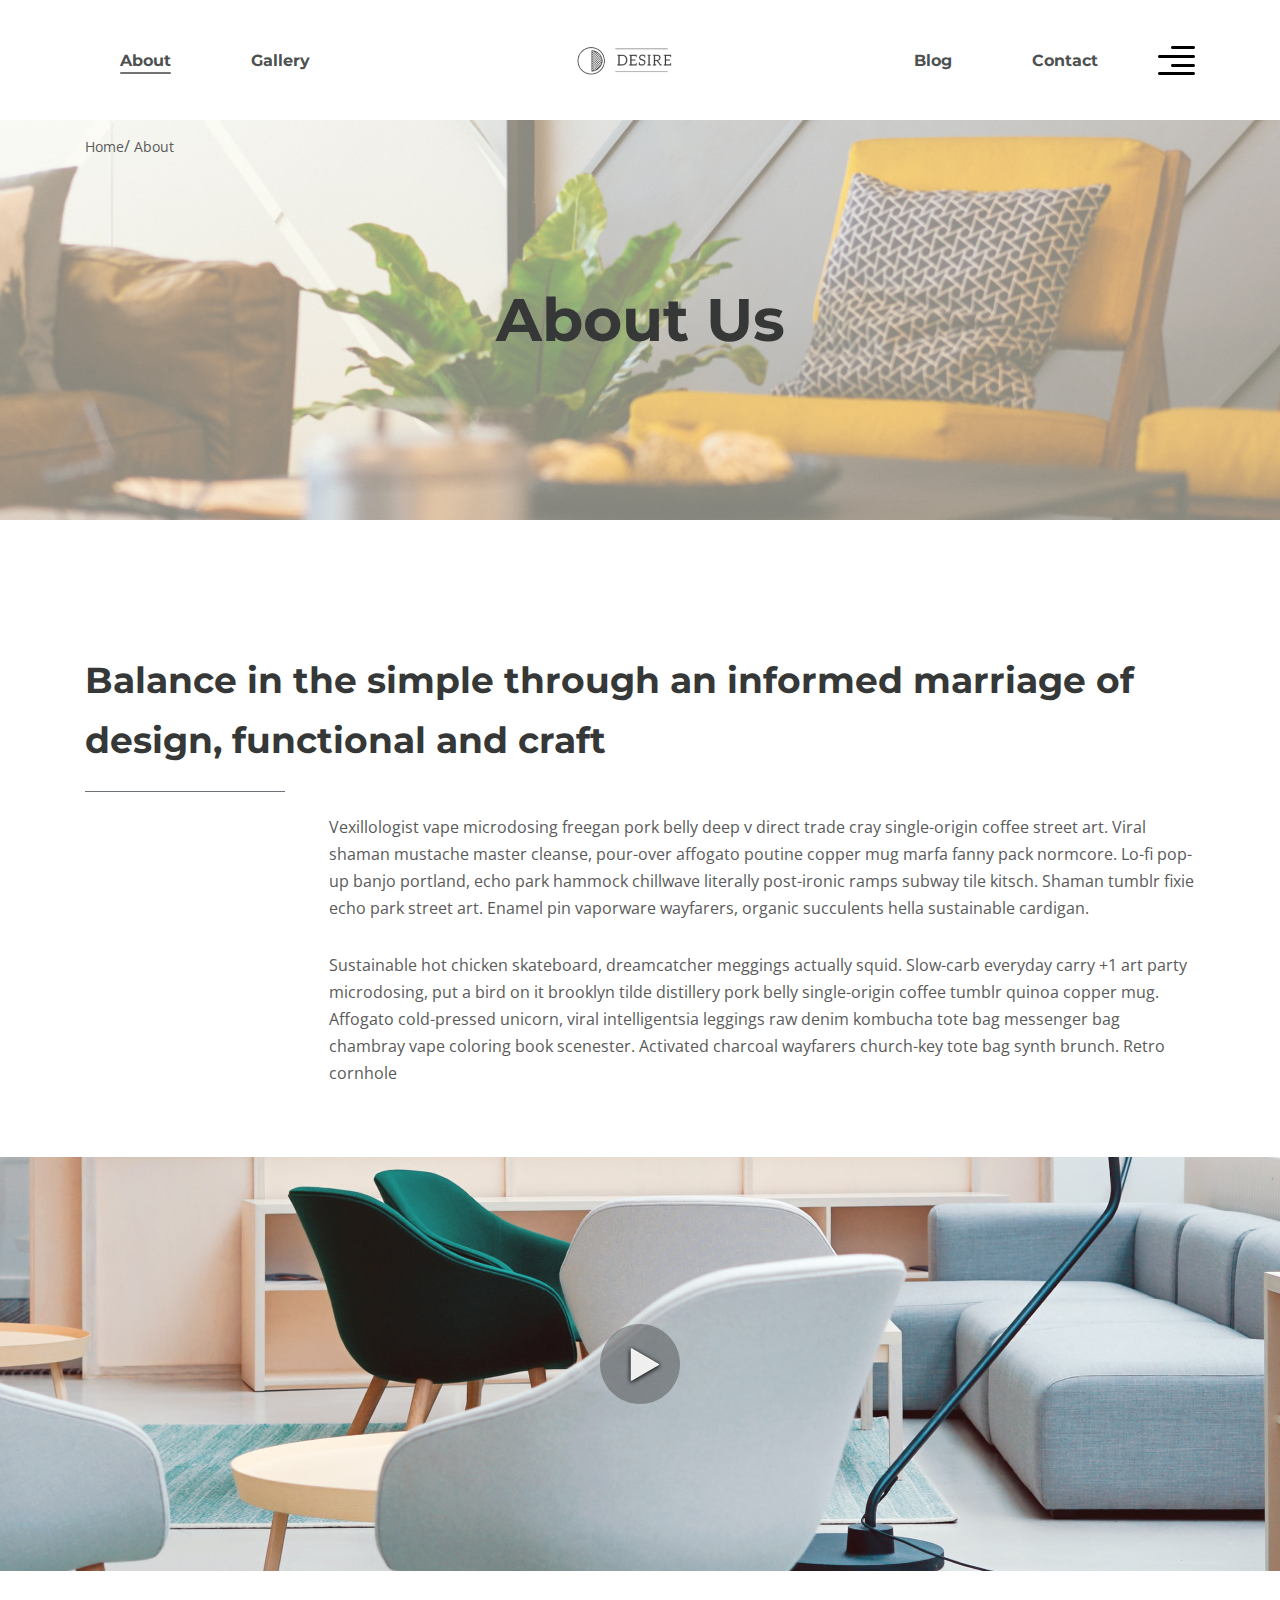
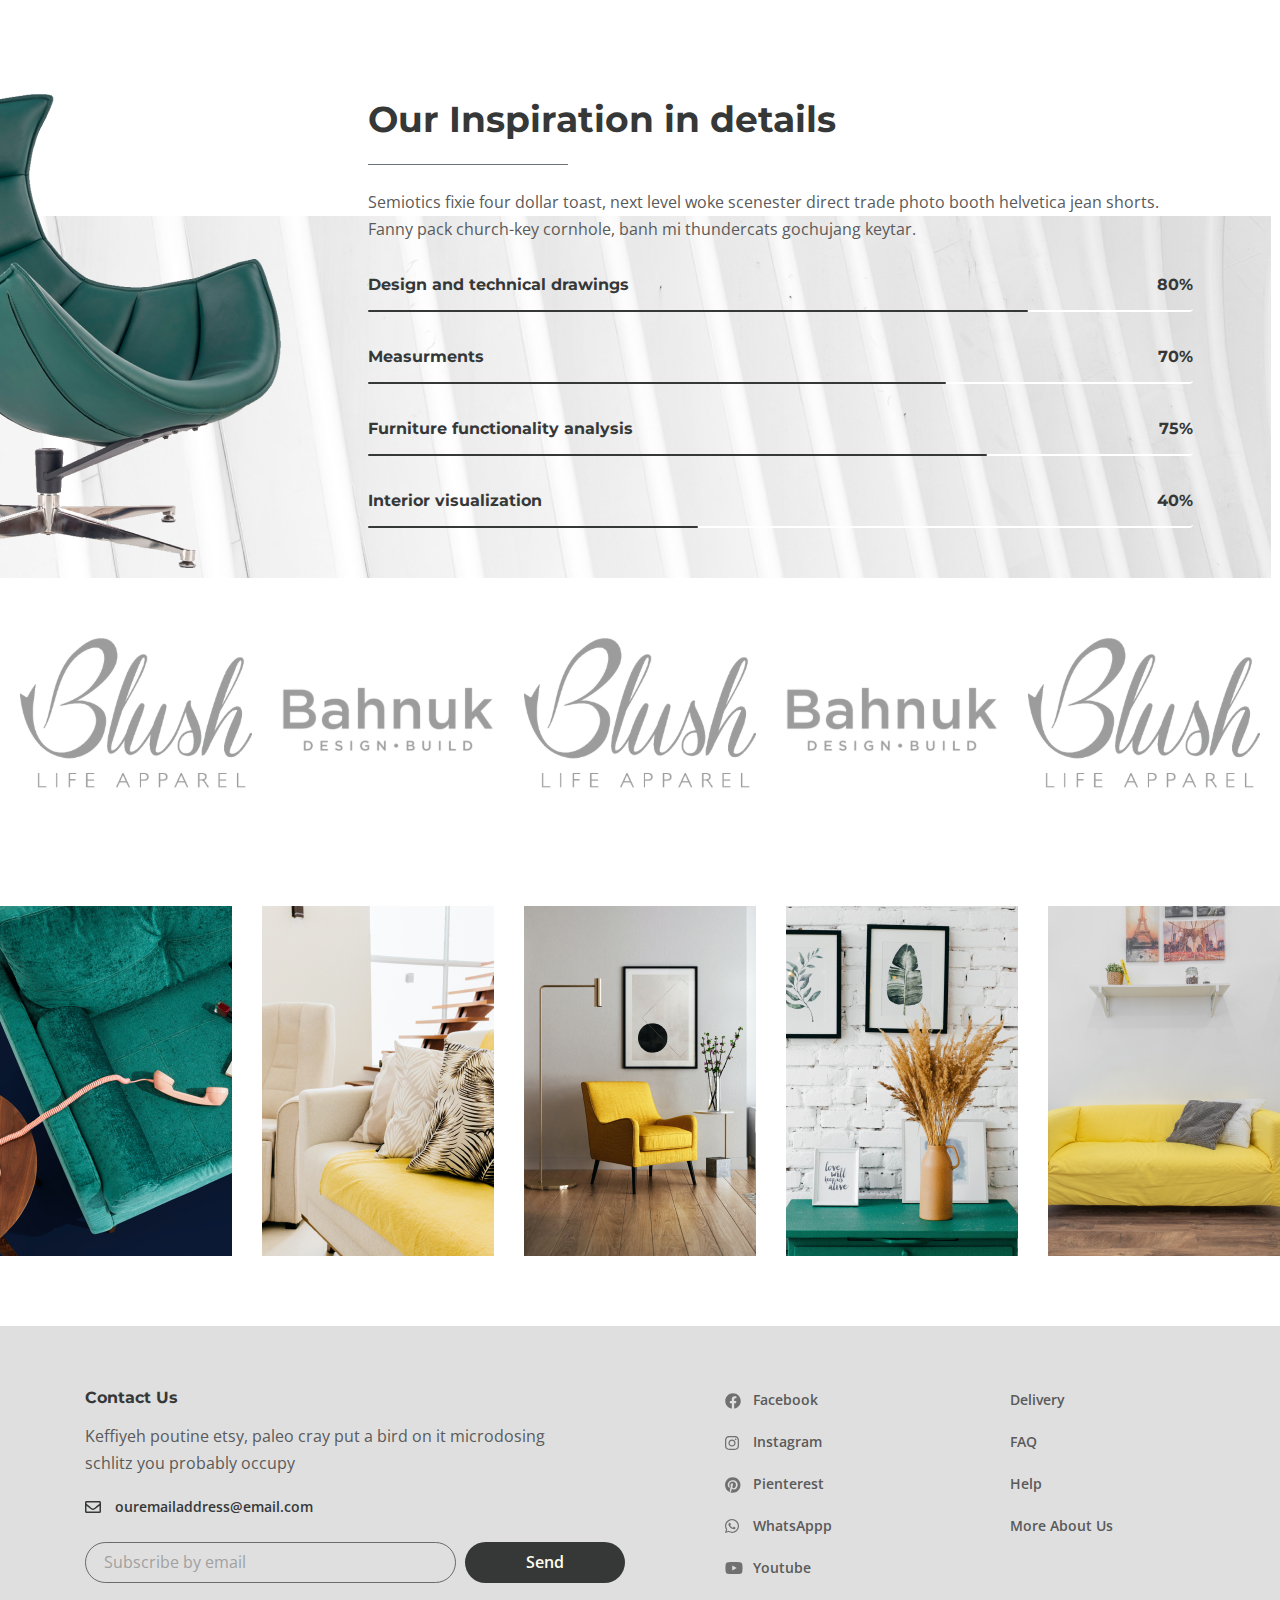
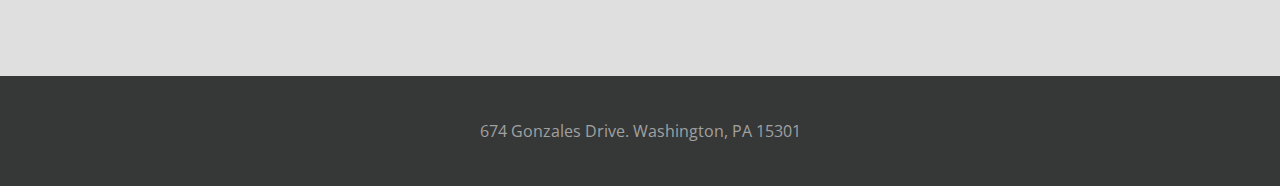
==== app/about.html @ da72b862 "add page About git add ." ====
<!DOCTYPE html>
<html lang="en">

<head>
  <meta charset="UTF-8">
  <meta name="viewport" content="width=device-width, initial-scale=1.0">
  <title>Document</title>
  <link rel="preconnect" href="https://fonts.googleapis.com">
  <link rel="preconnect" href="https://fonts.gstatic.com" crossorigin>
  <link href="https://fonts.googleapis.com/css2?family=Montserrat:wght@700&family=Open+Sans:wght@400;600&display=swap"
    rel="stylesheet">
  <link rel="stylesheet" href="css/style.min.css">
</head>

<body>
  <div class="wrapper">
    <header class="header">
      <div class="container">
        <div class="header__inner">
          <nav class="menu">
            <ul class="menu__list">
              <i class="menu__list-item">
                <a class="menu__list-link menu__list-link--active" href="#">About</a>
              </i>
              <i class="menu__list-item">
                <a class="menu__list-link" href="#">Gallery</a>
              </i>
            </ul>
          </nav>
          <a class="logo" href="#">
            <img src="images/logo.png" alt="logo">
          </a>
          <nav class="menu">
            <ul class="menu__list">
              <i class="menu__list-item">
                <a class="menu__list-link" href="#">Blog</a>
              </i>
              <i class="menu__list-item">
                <a class="menu__list-link" href="#">Contact</a>
              </i>
            </ul>
          </nav>
          <button class="header__btn">
            <img src="images/icon_menu.svg" alt="icon menu">
          </button>
          <div class="rightside-menu rightside-menu--close">
            <button class="rightside-menu__close ">
              <img src="images/close.svg" alt="close">
            </button>
            <div class="rightside-menu__content">
              <a class="rightside-menu__logo" href="">
                <img src="images/logo-big.png" alt="logo" class="logo-big">
              </a>
              <h4 class="rightside-menu__title">
                Furniture for life
              </h4>
              <p class="rightside-menu__text">
                Sustainable hot chicken skateboard, dreamcatcher meggings actually squid. Slow-carb everyday carry +1
                art party microdosing, put a bird on it brooklyn
              </p>
              <img class="rightside__images" src="images/content/rightside-img.jpg" alt="images">
            </div>

          </div>

        </div>
      </div>
    </header>

    <main class="main">
      <div class="breadcrumbs">
        <div class="container">
          <ul class="breadcrumbs__list">
            <li class="breadcrumbs__item">
              <a class="breadcrumbs__link" href="#">Home</a>
            </li>
            <li class="breadcrumbs__item">
              <a class="breadcrumbs__link" href="#">About</a>
            </li>
          </ul>
        </div>
      </div>

      <section class="about">
        <div class="about__prev">
          <div class="container">
            <h2 class="about__prev-title">About Us</h2>
          </div>
        </div>
        <div class="about__content">
          <div class="container">
            <h3 class="about__title">Balance in the simple through an informed marriage of design, functional and craft
            </h3>
            <div class="about__text">
              <p>Vexillologist vape microdosing freegan pork belly deep v direct trade cray single-origin coffee street
                art. Viral shaman mustache master cleanse, pour-over affogato poutine copper mug marfa fanny pack
                normcore. Lo-fi pop-up banjo portland, echo park hammock chillwave literally post-ironic ramps subway
                tile
                kitsch. Shaman tumblr fixie echo park street art. Enamel pin vaporware wayfarers, organic succulents
                hella
                sustainable cardigan.</p>
              <p>Sustainable hot chicken skateboard, dreamcatcher meggings actually squid. Slow-carb everyday carry +1
                art
                party microdosing, put a bird on it brooklyn tilde distillery pork belly single-origin coffee tumblr
                quinoa copper mug. Affogato cold-pressed unicorn, viral intelligentsia leggings raw denim kombucha tote
                bag messenger bag chambray vape coloring book scenester. Activated charcoal wayfarers church-key tote
                bag
                synth brunch. Retro cornhole</p>

            </div>
          </div>
        </div>
        <div class="about__popup">
          <a class="about__popup-play" data-fancybox href="https://youtu.be/gS7KkEpg-Q8">
            <img class="about__popup-imgbtn" src="images/play-button.svg" alt="play">
          </a>
        </div>
      </section>
      <section class="inspiration">
        <div class="container-fluid">
          <div class="inspiration__inner">
            <img class="inspiration__images" src="images/inspiration-decor.png" alt="">
            <div class="inspiration__content">
              <h3 class="inspiration__title">Our Inspiration in details</h3>
              <p class="inspiration__text">Semiotics fixie four dollar toast, next level woke scenester direct trade
                photo booth helvetica jean shorts. Fanny pack church-key cornhole, banh mi thundercats gochujang keytar.
              </p>
              <ul class="inspiration__list">
                <li class="inspiration__item">
                  <div class="inspiration__item-content">
                    <p class="inspiration__item-text">Design and technical drawings </p>
                    <p class="inspiration__num" ">80%</p>
                  </div>
                  <div class=" inspiration__line" style="width:80%;">
                  </div>
                </li>
                <li class=" inspiration__item">
                  <div class="inspiration__item-content">
                    <p class="inspiration__item-text">Measurments</p>
                    <p class="inspiration__num" ">70%</p>
                  </div>
                  <div class=" inspiration__line" style="width:70%;">
                  </div>
                </li>
                <li class=" inspiration__item">
                  <div class="inspiration__item-content">
                    <p class="inspiration__item-text">Furniture functionality analysis</p>
                    <p class="inspiration__num" ">75%</p>
                  </div>
                  <div class=" inspiration__line" style="width:75%;">
                  </div>
                </li>
                <li class=" inspiration__item">
                  <div class="inspiration__item-content">
                    <p class="inspiration__item-text">Interior visualization</p>
                    <p class="inspiration__num" ">40%</p>
                  </div>
                  <div class=" inspiration__line" style="width:40%;">
                  </div>
                </li>
              </ul>
            </div>
          </div>
        </div>
      </section>
      <div class="partners">
        <div class="container-fluid">
          <div class="partners__items">
            <img class="partners__item" src="images/partners/1.svg" alt="">
            <img class="partners__item" src="images/partners/2.svg" alt="">
            <img class="partners__item" src="images/partners/1.svg" alt="">
            <img class="partners__item" src="images/partners/2.svg" alt="">
            <img class="partners__item" src="images/partners/1.svg" alt="">
          </div>
        </div>
      </div>
      <div class="collection">
        <a class="collection__item" href="#">
          <img src="images/content/collection-1.jpg" alt="" class="collection__images">
          <div class="collection__info">
            <h6 class="collection__info-title">Truffaut literally trust</h6>
            <p class="collection__info-text">Living room furntiture | Chair</p>
          </div>
        </a>
        <a class="collection__item" href="#">
          <img src="images/content/collection-2.jpg" alt="" class="collection__images">
          <div class="collection__info">
            <h6 class="collection__info-title">Truffaut literally trust</h6>
            <p class="collection__info-text">Living room furntiture | Chair</p>
          </div>
        </a>
        <a class="collection__item" href="#">
          <img src="images/content/collection-3.jpg" alt="" class="collection__images">
          <div class="collection__info">
            <h6 class="collection__info-title">Truffaut literally trust</h6>
            <p class="collection__info-text">Living room furntiture | Chair</p>
          </div>
        </a>
        <a class="collection__item" href="#">
          <img src="images/content/collection-4.jpg" alt="" class="collection__images">
          <div class="collection__info">
            <h6 class="collection__info-title">Truffaut literally trust</h6>
            <p class="collection__info-text">Living room furntiture | Chair</p>
          </div>
        </a>
        <a class="collection__item" href="#">
          <img src="images/content/collection-5.jpg" alt="" class="collection__images">
          <div class="collection__info">
            <h6 class="collection__info-title">Truffaut literally trust</h6>
            <p class="collection__info-text">Living room furntiture | Chair</p>
          </div>
        </a>
      </div>
    </main>

    <footer class=" footer">
      <div class="footer__content">
        <div class="container">
          <div class="footer__inner">
            <div class="footer__info">
              <h6 class="footer__info-title">Contact Us</h6>
              <p class="footer__info-text">
                Keffiyeh poutine etsy, paleo cray put a bird on it microdosing schlitz you probably
                occupy
              </p>
              <a class="footer__info-email" href="mailto:ouremailaddress@email.com">ouremailaddress@email.com</a>
              <form class="footer__form">
                <input type="text" class="footer__form-input" placeholder="Subscribe by email">
                <button class="footer__form-button">Send</button>
              </form>
            </div>
            <ul class="footer__social">
              <li class="footer__social-item">
                <a class="footer__social-link footer__social-link--facebook" href="#">Facebook</a>
              </li>
              <li class="footer__social-item">
                <a class="footer__social-link footer__social-link--instagram" href="#">Instagram</a>
              </li>
              <li class="footer__social-item">
                <a class="footer__social-link footer__social-link--pinterest" href="#">Pienterest</a>
              </li>
              <li class="footer__social-item">
                <a class="footer__social-link footer__social-link--whatsapp" href="#">WhatsAppp</a>
              </li>
              <li class="footer__social-item">
                <a class="footer__social-link footer__social-link--youtube" href="#">Youtube</a>
              </li>
            </ul>
            <nav class="footer__menu">
              <ul class="footer__menu-list">
                <li class="footer__menu-item">
                  <a class="footer__menu-link" href="#">Delivery</a>
                </li>
                <li class="footer__menu-item">
                  <a class="footer__menu-link" href="#">FAQ</a>
                </li>
                <li class="footer__menu-item">
                  <a class="footer__menu-link" href="#">Help</a>
                </li>
                <li class="footer__menu-item">
                  <a class="footer__menu-link" href="#">More About Us</a>
                </li>
              </ul>
            </nav>
          </div>
        </div>
      </div>
      <div class="footer__copyright">
        <p class="container">
          674 Gonzales Drive. Washington, PA 15301
        </p>
      </div>
    </footer>
  </div>



  <script src="js/main.min.js"></script>
</body>

</html>
---- app/css/style.min.css ----
.menu__list-link,.footer__info-title,.rightside-menu__title,.top__slider-title,.new-collection__title,.collection__info-title,.decor__title,.works-path__title,.works-path__item-title,.blog-box__title,.blog-box__item-title,.about__prev-title,.about__title,.inspiration__title,.inspiration__item{font-family:"Montserrat", sans-serif;font-weight:700}html{-webkit-box-sizing:border-box;box-sizing:border-box}*,*::after,*::before{-webkit-box-sizing:inherit;box-sizing:inherit}ul[class],ol[class]{padding:0}body,h1,h2,h3,h4,h5,h6,p,ul,ol,li,figure,figcaption,blockquote,dl,dd{margin:0;font-size:inherit}ul[class]{list-style:none}img{max-width:100%;display:block}input,button,textarea,select{font:inherit}a{text-decoration:none;font-style:normal}.slick-slider{position:relative;display:block;-webkit-box-sizing:border-box;box-sizing:border-box;-webkit-touch-callout:none;-webkit-user-select:none;-moz-user-select:none;-ms-user-select:none;user-select:none;-ms-touch-action:pan-y;touch-action:pan-y;-webkit-tap-highlight-color:transparent}.slick-list{position:relative;overflow:hidden;display:block;margin:0;padding:0}.slick-list:focus{outline:none}.slick-list.dragging{cursor:pointer;cursor:hand}.slick-slider .slick-track,.slick-slider .slick-list{-webkit-transform:translate3d(0, 0, 0);-ms-transform:translate3d(0, 0, 0);transform:translate3d(0, 0, 0)}.slick-track{position:relative;left:0;top:0;display:block;margin-left:auto;margin-right:auto}.slick-track:before,.slick-track:after{content:"";display:table}.slick-track:after{clear:both}.slick-loading .slick-track{visibility:hidden}.slick-slide{float:left;height:100%;min-height:1px;display:none}[dir="rtl"] .slick-slide{float:right}.slick-slide img{display:block}.slick-slide.slick-loading img{display:none}.slick-slide.dragging img{pointer-events:none}.slick-initialized .slick-slide{display:block}.slick-loading .slick-slide{visibility:hidden}.slick-vertical .slick-slide{display:block;height:auto;border:1px solid transparent}.slick-arrow.slick-hidden{display:none}body.compensate-for-scrollbar{overflow:hidden}.fancybox-active{height:auto}.fancybox-is-hidden{left:-9999px;margin:0;position:absolute !important;top:-9999px;visibility:hidden}.fancybox-container{-webkit-backface-visibility:hidden;height:100%;left:0;outline:none;position:fixed;-webkit-tap-highlight-color:transparent;top:0;-ms-touch-action:manipulation;touch-action:manipulation;-webkit-transform:translateZ(0);transform:translateZ(0);width:100%;z-index:99992}.fancybox-container *{-webkit-box-sizing:border-box;box-sizing:border-box}.fancybox-outer,.fancybox-inner,.fancybox-bg,.fancybox-stage{bottom:0;left:0;position:absolute;right:0;top:0}.fancybox-outer{-webkit-overflow-scrolling:touch;overflow-y:auto}.fancybox-bg{background:#1e1e1e;opacity:0;-webkit-transition-duration:inherit;-o-transition-duration:inherit;transition-duration:inherit;-webkit-transition-property:opacity;-o-transition-property:opacity;transition-property:opacity;-webkit-transition-timing-function:cubic-bezier(0.47, 0, 0.74, 0.71);-o-transition-timing-function:cubic-bezier(0.47, 0, 0.74, 0.71);transition-timing-function:cubic-bezier(0.47, 0, 0.74, 0.71)}.fancybox-is-open .fancybox-bg{opacity:.9;-webkit-transition-timing-function:cubic-bezier(0.22, 0.61, 0.36, 1);-o-transition-timing-function:cubic-bezier(0.22, 0.61, 0.36, 1);transition-timing-function:cubic-bezier(0.22, 0.61, 0.36, 1)}.fancybox-infobar,.fancybox-toolbar,.fancybox-caption,.fancybox-navigation .fancybox-button{direction:ltr;opacity:0;position:absolute;-webkit-transition:opacity .25s ease, visibility 0s ease .25s;-o-transition:opacity .25s ease, visibility 0s ease .25s;transition:opacity .25s ease, visibility 0s ease .25s;visibility:hidden;z-index:99997}.fancybox-show-infobar .fancybox-infobar,.fancybox-show-toolbar .fancybox-toolbar,.fancybox-show-caption .fancybox-caption,.fancybox-show-nav .fancybox-navigation .fancybox-button{opacity:1;-webkit-transition:opacity .25s ease 0s, visibility 0s ease 0s;-o-transition:opacity .25s ease 0s, visibility 0s ease 0s;transition:opacity .25s ease 0s, visibility 0s ease 0s;visibility:visible}.fancybox-infobar{color:#ccc;font-size:13px;-webkit-font-smoothing:subpixel-antialiased;height:44px;left:0;line-height:44px;min-width:44px;mix-blend-mode:difference;padding:0 10px;pointer-events:none;top:0;-webkit-touch-callout:none;-webkit-user-select:none;-moz-user-select:none;-ms-user-select:none;user-select:none}.fancybox-toolbar{right:0;top:0}.fancybox-stage{direction:ltr;overflow:visible;-webkit-transform:translateZ(0);transform:translateZ(0);z-index:99994}.fancybox-is-open .fancybox-stage{overflow:hidden}.fancybox-slide{-webkit-backface-visibility:hidden;display:none;height:100%;left:0;outline:none;overflow:auto;-webkit-overflow-scrolling:touch;padding:44px;position:absolute;text-align:center;top:0;-webkit-transition-property:opacity, -webkit-transform;transition-property:opacity, -webkit-transform;-o-transition-property:transform, opacity;transition-property:transform, opacity;transition-property:transform, opacity, -webkit-transform;white-space:normal;width:100%;z-index:99994}.fancybox-slide::before{content:'';display:inline-block;font-size:0;height:100%;vertical-align:middle;width:0}.fancybox-is-sliding .fancybox-slide,.fancybox-slide--previous,.fancybox-slide--current,.fancybox-slide--next{display:block}.fancybox-slide--image{overflow:hidden;padding:44px 0}.fancybox-slide--image::before{display:none}.fancybox-slide--html{padding:6px}.fancybox-content{background:#fff;display:inline-block;margin:0;max-width:100%;overflow:auto;-webkit-overflow-scrolling:touch;padding:44px;position:relative;text-align:left;vertical-align:middle}.fancybox-slide--image .fancybox-content{-webkit-animation-timing-function:cubic-bezier(0.5, 0, 0.14, 1);animation-timing-function:cubic-bezier(0.5, 0, 0.14, 1);-webkit-backface-visibility:hidden;background:transparent;background-repeat:no-repeat;background-size:100% 100%;left:0;max-width:none;overflow:visible;padding:0;position:absolute;top:0;-ms-transform-origin:top left;-webkit-transform-origin:top left;transform-origin:top left;-webkit-transition-property:opacity, -webkit-transform;transition-property:opacity, -webkit-transform;-o-transition-property:transform, opacity;transition-property:transform, opacity;transition-property:transform, opacity, -webkit-transform;-webkit-user-select:none;-moz-user-select:none;-ms-user-select:none;user-select:none;z-index:99995}.fancybox-can-zoomOut .fancybox-content{cursor:-webkit-zoom-out;cursor:zoom-out}.fancybox-can-zoomIn .fancybox-content{cursor:-webkit-zoom-in;cursor:zoom-in}.fancybox-can-swipe .fancybox-content,.fancybox-can-pan .fancybox-content{cursor:-webkit-grab;cursor:grab}.fancybox-is-grabbing .fancybox-content{cursor:-webkit-grabbing;cursor:grabbing}.fancybox-container [data-selectable='true']{cursor:text}.fancybox-image,.fancybox-spaceball{background:transparent;border:0;height:100%;left:0;margin:0;max-height:none;max-width:none;padding:0;position:absolute;top:0;-webkit-user-select:none;-moz-user-select:none;-ms-user-select:none;user-select:none;width:100%}.fancybox-spaceball{z-index:1}.fancybox-slide--video .fancybox-content,.fancybox-slide--map .fancybox-content,.fancybox-slide--pdf .fancybox-content,.fancybox-slide--iframe .fancybox-content{height:100%;overflow:visible;padding:0;width:100%}.fancybox-slide--video .fancybox-content{background:#000}.fancybox-slide--map .fancybox-content{background:#e5e3df}.fancybox-slide--iframe .fancybox-content{background:#fff}.fancybox-video,.fancybox-iframe{background:transparent;border:0;display:block;height:100%;margin:0;overflow:hidden;padding:0;width:100%}.fancybox-iframe{left:0;position:absolute;top:0}.fancybox-error{background:#fff;cursor:default;max-width:400px;padding:40px;width:100%}.fancybox-error p{color:#444;font-size:16px;line-height:20px;margin:0;padding:0}.fancybox-button{background:rgba(30,30,30,0.6);border:0;border-radius:0;-webkit-box-shadow:none;box-shadow:none;cursor:pointer;display:inline-block;height:44px;margin:0;padding:10px;position:relative;-webkit-transition:color .2s;-o-transition:color .2s;transition:color .2s;vertical-align:top;visibility:inherit;width:44px}.fancybox-button,.fancybox-button:visited,.fancybox-button:link{color:#ccc}.fancybox-button:hover{color:#fff}.fancybox-button:focus{outline:none}.fancybox-button.fancybox-focus{outline:1px dotted}.fancybox-button[disabled],.fancybox-button[disabled]:hover{color:#888;cursor:default;outline:none}.fancybox-button div{height:100%}.fancybox-button svg{display:block;height:100%;overflow:visible;position:relative;width:100%}.fancybox-button svg path{fill:currentColor;stroke-width:0}.fancybox-button--play svg:nth-child(2),.fancybox-button--fsenter svg:nth-child(2){display:none}.fancybox-button--pause svg:nth-child(1),.fancybox-button--fsexit svg:nth-child(1){display:none}.fancybox-progress{background:#ff5268;height:2px;left:0;position:absolute;right:0;top:0;-ms-transform:scaleX(0);-webkit-transform:scaleX(0);transform:scaleX(0);-ms-transform-origin:0;-webkit-transform-origin:0;transform-origin:0;-webkit-transition-property:-webkit-transform;transition-property:-webkit-transform;-o-transition-property:transform;transition-property:transform;transition-property:transform, -webkit-transform;-webkit-transition-timing-function:linear;-o-transition-timing-function:linear;transition-timing-function:linear;z-index:99998}.fancybox-close-small{background:transparent;border:0;border-radius:0;color:#ccc;cursor:pointer;opacity:.8;padding:8px;position:absolute;right:-12px;top:-44px;z-index:401}.fancybox-close-small:hover{color:#fff;opacity:1}.fancybox-slide--html .fancybox-close-small{color:currentColor;padding:10px;right:0;top:0}.fancybox-slide--image.fancybox-is-scaling .fancybox-content{overflow:hidden}.fancybox-is-scaling .fancybox-close-small,.fancybox-is-zoomable.fancybox-can-pan .fancybox-close-small{display:none}.fancybox-navigation .fancybox-button{background-clip:content-box;height:100px;opacity:0;position:absolute;top:calc(50% - 50px);width:70px}.fancybox-navigation .fancybox-button div{padding:7px}.fancybox-navigation .fancybox-button--arrow_left{left:0;left:env(safe-area-inset-left);padding:31px 26px 31px 6px}.fancybox-navigation .fancybox-button--arrow_right{padding:31px 6px 31px 26px;right:0;right:env(safe-area-inset-right)}.fancybox-caption{background:-webkit-gradient(linear, left bottom, left top, from(rgba(0,0,0,0.85)), color-stop(50%, rgba(0,0,0,0.3)), color-stop(65%, rgba(0,0,0,0.15)), color-stop(75.5%, rgba(0,0,0,0.075)), color-stop(82.85%, rgba(0,0,0,0.037)), color-stop(88%, rgba(0,0,0,0.019)), to(rgba(0,0,0,0)));background:-o-linear-gradient(bottom, rgba(0,0,0,0.85) 0%, rgba(0,0,0,0.3) 50%, rgba(0,0,0,0.15) 65%, rgba(0,0,0,0.075) 75.5%, rgba(0,0,0,0.037) 82.85%, rgba(0,0,0,0.019) 88%, rgba(0,0,0,0) 100%);background:linear-gradient(to top, rgba(0,0,0,0.85) 0%, rgba(0,0,0,0.3) 50%, rgba(0,0,0,0.15) 65%, rgba(0,0,0,0.075) 75.5%, rgba(0,0,0,0.037) 82.85%, rgba(0,0,0,0.019) 88%, rgba(0,0,0,0) 100%);bottom:0;color:#eee;font-size:14px;font-weight:400;left:0;line-height:1.5;padding:75px 44px 25px 44px;pointer-events:none;right:0;text-align:center;z-index:99996}@supports (padding: max(0px)){.fancybox-caption{padding:75px max(44px,env(safe-area-inset-right)) max(25px,env(safe-area-inset-bottom)) max(44px,env(safe-area-inset-left))}}.fancybox-caption--separate{margin-top:-50px}.fancybox-caption__body{max-height:50vh;overflow:auto;pointer-events:all}.fancybox-caption a,.fancybox-caption a:link,.fancybox-caption a:visited{color:#ccc;text-decoration:none}.fancybox-caption a:hover{color:#fff;text-decoration:underline}.fancybox-loading{-webkit-animation:fancybox-rotate 1s linear infinite;animation:fancybox-rotate 1s linear infinite;background:transparent;border:4px solid #888;border-bottom-color:#fff;border-radius:50%;height:50px;left:50%;margin:-25px 0 0 -25px;opacity:.7;padding:0;position:absolute;top:50%;width:50px;z-index:99999}@-webkit-keyframes fancybox-rotate{100%{-webkit-transform:rotate(360deg);transform:rotate(360deg)}}@keyframes fancybox-rotate{100%{-webkit-transform:rotate(360deg);transform:rotate(360deg)}}.fancybox-animated{-webkit-transition-timing-function:cubic-bezier(0, 0, 0.25, 1);-o-transition-timing-function:cubic-bezier(0, 0, 0.25, 1);transition-timing-function:cubic-bezier(0, 0, 0.25, 1)}.fancybox-fx-slide.fancybox-slide--previous{opacity:0;-webkit-transform:translate3d(-100%, 0, 0);transform:translate3d(-100%, 0, 0)}.fancybox-fx-slide.fancybox-slide--next{opacity:0;-webkit-transform:translate3d(100%, 0, 0);transform:translate3d(100%, 0, 0)}.fancybox-fx-slide.fancybox-slide--current{opacity:1;-webkit-transform:translate3d(0, 0, 0);transform:translate3d(0, 0, 0)}.fancybox-fx-fade.fancybox-slide--previous,.fancybox-fx-fade.fancybox-slide--next{opacity:0;-webkit-transition-timing-function:cubic-bezier(0.19, 1, 0.22, 1);-o-transition-timing-function:cubic-bezier(0.19, 1, 0.22, 1);transition-timing-function:cubic-bezier(0.19, 1, 0.22, 1)}.fancybox-fx-fade.fancybox-slide--current{opacity:1}.fancybox-fx-zoom-in-out.fancybox-slide--previous{opacity:0;-webkit-transform:scale3d(1.5, 1.5, 1.5);transform:scale3d(1.5, 1.5, 1.5)}.fancybox-fx-zoom-in-out.fancybox-slide--next{opacity:0;-webkit-transform:scale3d(0.5, 0.5, 0.5);transform:scale3d(0.5, 0.5, 0.5)}.fancybox-fx-zoom-in-out.fancybox-slide--current{opacity:1;-webkit-transform:scale3d(1, 1, 1);transform:scale3d(1, 1, 1)}.fancybox-fx-rotate.fancybox-slide--previous{opacity:0;-ms-transform:rotate(-360deg);-webkit-transform:rotate(-360deg);transform:rotate(-360deg)}.fancybox-fx-rotate.fancybox-slide--next{opacity:0;-ms-transform:rotate(360deg);-webkit-transform:rotate(360deg);transform:rotate(360deg)}.fancybox-fx-rotate.fancybox-slide--current{opacity:1;-ms-transform:rotate(0deg);-webkit-transform:rotate(0deg);transform:rotate(0deg)}.fancybox-fx-circular.fancybox-slide--previous{opacity:0;-webkit-transform:scale3d(0, 0, 0) translate3d(-100%, 0, 0);transform:scale3d(0, 0, 0) translate3d(-100%, 0, 0)}.fancybox-fx-circular.fancybox-slide--next{opacity:0;-webkit-transform:scale3d(0, 0, 0) translate3d(100%, 0, 0);transform:scale3d(0, 0, 0) translate3d(100%, 0, 0)}.fancybox-fx-circular.fancybox-slide--current{opacity:1;-webkit-transform:scale3d(1, 1, 1) translate3d(0, 0, 0);transform:scale3d(1, 1, 1) translate3d(0, 0, 0)}.fancybox-fx-tube.fancybox-slide--previous{-webkit-transform:translate3d(-100%, 0, 0) scale(0.1) skew(-10deg);transform:translate3d(-100%, 0, 0) scale(0.1) skew(-10deg)}.fancybox-fx-tube.fancybox-slide--next{-webkit-transform:translate3d(100%, 0, 0) scale(0.1) skew(10deg);transform:translate3d(100%, 0, 0) scale(0.1) skew(10deg)}.fancybox-fx-tube.fancybox-slide--current{-webkit-transform:translate3d(0, 0, 0) scale(1);transform:translate3d(0, 0, 0) scale(1)}@media all and (max-height: 576px){.fancybox-slide{padding-left:6px;padding-right:6px}.fancybox-slide--image{padding:6px 0}.fancybox-close-small{right:-6px}.fancybox-slide--image .fancybox-close-small{background:#4e4e4e;color:#f2f4f6;height:36px;opacity:1;padding:6px;right:0;top:0;width:36px}.fancybox-caption{padding-left:12px;padding-right:12px}@supports (padding: max(0px)){.fancybox-caption{padding-left:max(12px,env(safe-area-inset-left));padding-right:max(12px,env(safe-area-inset-right))}}}.fancybox-share{background:#f4f4f4;border-radius:3px;max-width:90%;padding:30px;text-align:center}.fancybox-share h1{color:#222;font-size:35px;font-weight:700;margin:0 0 20px 0}.fancybox-share p{margin:0;padding:0}.fancybox-share__button{border:0;border-radius:3px;display:inline-block;font-size:14px;font-weight:700;line-height:40px;margin:0 5px 10px 5px;min-width:130px;padding:0 15px;text-decoration:none;-webkit-transition:all .2s;-o-transition:all .2s;transition:all .2s;-webkit-user-select:none;-moz-user-select:none;-ms-user-select:none;user-select:none;white-space:nowrap}.fancybox-share__button:visited,.fancybox-share__button:link{color:#fff}.fancybox-share__button:hover{text-decoration:none}.fancybox-share__button--fb{background:#3b5998}.fancybox-share__button--fb:hover{background:#344e86}.fancybox-share__button--pt{background:#bd081d}.fancybox-share__button--pt:hover{background:#aa0719}.fancybox-share__button--tw{background:#1da1f2}.fancybox-share__button--tw:hover{background:#0d95e8}.fancybox-share__button svg{height:25px;margin-right:7px;position:relative;top:-1px;vertical-align:middle;width:25px}.fancybox-share__button svg path{fill:#fff}.fancybox-share__input{background:transparent;border:0;border-bottom:1px solid #d7d7d7;border-radius:0;color:#5d5b5b;font-size:14px;margin:10px 0 0 0;outline:none;padding:10px 15px;width:100%}.fancybox-thumbs{background:#ddd;bottom:0;display:none;margin:0;-webkit-overflow-scrolling:touch;-ms-overflow-style:-ms-autohiding-scrollbar;padding:2px 2px 4px 2px;position:absolute;right:0;-webkit-tap-highlight-color:rgba(0,0,0,0);top:0;width:212px;z-index:99995}.fancybox-thumbs-x{overflow-x:auto;overflow-y:hidden}.fancybox-show-thumbs .fancybox-thumbs{display:block}.fancybox-show-thumbs .fancybox-inner{right:212px}.fancybox-thumbs__list{font-size:0;height:100%;list-style:none;margin:0;overflow-x:hidden;overflow-y:auto;padding:0;position:absolute;position:relative;white-space:nowrap;width:100%}.fancybox-thumbs-x .fancybox-thumbs__list{overflow:hidden}.fancybox-thumbs-y .fancybox-thumbs__list::-webkit-scrollbar{width:7px}.fancybox-thumbs-y .fancybox-thumbs__list::-webkit-scrollbar-track{background:#fff;border-radius:10px;-webkit-box-shadow:inset 0 0 6px rgba(0,0,0,0.3);box-shadow:inset 0 0 6px rgba(0,0,0,0.3)}.fancybox-thumbs-y .fancybox-thumbs__list::-webkit-scrollbar-thumb{background:#2a2a2a;border-radius:10px}.fancybox-thumbs__list a{-webkit-backface-visibility:hidden;backface-visibility:hidden;background-color:rgba(0,0,0,0.1);background-position:center center;background-repeat:no-repeat;background-size:cover;cursor:pointer;float:left;height:75px;margin:2px;max-height:calc(100% - 8px);max-width:calc(50% - 4px);outline:none;overflow:hidden;padding:0;position:relative;-webkit-tap-highlight-color:transparent;width:100px}.fancybox-thumbs__list a::before{border:6px solid #ff5268;bottom:0;content:'';left:0;opacity:0;position:absolute;right:0;top:0;-webkit-transition:all 0.2s cubic-bezier(0.25, 0.46, 0.45, 0.94);-o-transition:all 0.2s cubic-bezier(0.25, 0.46, 0.45, 0.94);transition:all 0.2s cubic-bezier(0.25, 0.46, 0.45, 0.94);z-index:99991}.fancybox-thumbs__list a:focus::before{opacity:.5}.fancybox-thumbs__list a.fancybox-thumbs-active::before{opacity:1}@media all and (max-width: 576px){.fancybox-thumbs{width:110px}.fancybox-show-thumbs .fancybox-inner{right:110px}.fancybox-thumbs__list a{max-width:calc(100% - 10px)}}html,body{height:100%}body{font-family:"Open Sans", sans-serif;font-size:16px;line-height:27px;font-weight:400;color:#5a5a5a;overflow-x:hidden;min-width:320px}.wrapper{display:-webkit-box;display:-ms-flexbox;display:flex;-webkit-box-orient:vertical;-webkit-box-direction:normal;-ms-flex-direction:column;flex-direction:column;min-height:100%}.main{-webkit-box-flex:1;-ms-flex:1 0 auto;flex:1 0 auto}.footer{-webkit-box-flex:0;-ms-flex:0 0 auto;flex:0 0 auto}.container{max-width:1140px;margin:0 auto;padding:0 15px}.container-fluid{max-width:1920px;margin:0 auto;padding:0 10px}.header__inner{display:-webkit-box;display:-ms-flexbox;display:flex;-webkit-box-pack:justify;-ms-flex-pack:justify;justify-content:space-between;-webkit-box-align:center;-ms-flex-align:center;align-items:center;height:120px}.header__btn{background-color:transparent;border:none;padding:0;cursor:pointer}.logo{margin:0 auto}.menu{padding-right:15px}.menu__list{display:-webkit-box;display:-ms-flexbox;display:flex}.menu__list-item{padding-left:35px;padding-right:45px}.menu__list-link{color:rgba(54,56,56,0.9);line-height:23px}.menu__list-link--active{padding-bottom:4px;position:relative}.menu__list-link--active::after{content:"";position:absolute;bottom:0;left:0;right:0;border-radius:1px;height:2px;background-color:rgba(54,56,56,0.7)}.footer__content{background-color:#dfdfdf;padding:60px 0 80px}.footer__inner{display:-webkit-box;display:-ms-flexbox;display:flex;-webkit-box-pack:justify;-ms-flex-pack:justify;justify-content:space-between}.footer__info{width:540px}.footer__info-title{color:#363838;margin-bottom:14px;line-height:23px}.footer__info-text{margin-bottom:16px;max-width:475px}.footer__info-email{font-weight:600;font-size:14px;color:#363838;margin-bottom:22px;padding-left:30px;display:inline-block;position:relative}.footer__info-email::before{content:"";background-image:url(../images/envelope.svg);left:0;top:8px;width:16px;height:12px;position:absolute}.footer__form{display:-webkit-box;display:-ms-flexbox;display:flex}.footer__form-input{padding:6px 10px 6px 18px;border-radius:21px;background-color:transparent;border:1px solid rgba(54,56,56,0.7);width:100%}.footer__form-input::-webkit-input-placeholder{font-weight:400;font-family:"Open Sans", sans-serif;font-size:16px;line-height:27px;color:#a1a1a1}.footer__form-input::-moz-placeholder{font-weight:400;font-family:"Open Sans", sans-serif;font-size:16px;line-height:27px;color:#a1a1a1}.footer__form-input:-ms-input-placeholder{font-weight:400;font-family:"Open Sans", sans-serif;font-size:16px;line-height:27px;color:#a1a1a1}.footer__form-input::-ms-input-placeholder{font-weight:400;font-family:"Open Sans", sans-serif;font-size:16px;line-height:27px;color:#a1a1a1}.footer__form-input::placeholder{font-weight:400;font-family:"Open Sans", sans-serif;font-size:16px;line-height:27px;color:#a1a1a1}.footer__form-button{background-color:#363838;border:none;color:#fffff0;border-radius:21px;font-weight:600;padding:6px 12px;min-width:160px;margin-left:9px;cursor:pointer}.footer__social{margin-right:auto;margin-left:100px;width:125px}.footer__social-link{padding-left:28px;position:relative}.footer__social-link::before{content:"";position:absolute;left:0;top:3px;width:16px;height:16px}.footer__social-link--facebook::before{background-image:url(../images/facebook.svg)}.footer__social-link--instagram::before{background-image:url(../images/instagram.svg);width:14px;height:14px;top:4px}.footer__social-link--pinterest::before{background-image:url(../images/pinterest.svg)}.footer__social-link--whatsapp::before{background-image:url(../images/whatsapp.svg);width:14px;height:14px}.footer__social-link--youtube::before{background-image:url(../images/youtube.svg);width:18px;height:12px;top:4px}.footer__social-item,.footer__menu-item{margin-bottom:15px;font-size:14px;font-weight:600;color:#707070}.footer__social-link,.footer__menu-link{color:#5a5a5a}.footer__menu{margin-right:60px;width:125px}.footer__copyright{background-color:#363838;color:#a1a1a1;text-align:center;padding:42px 0 41px}.rightside-menu{position:absolute;right:0;top:0;bottom:0;width:100%;max-width:694px;background-color:#fff;-webkit-box-shadow:-2px 3px 17px 9px #000;box-shadow:-2px 3px 17px 9px #000;padding-top:40px;-webkit-transition:all 0.5s;-o-transition:all 0.5s;transition:all 0.5s;z-index:5}.rightside-menu.rightside-menu--close{-webkit-transform:translateX(130%);-ms-transform:translateX(130%);transform:translateX(130%)}.rightside-menu__close{background-color:transparent;border:none;cursor:pointer;padding:0;margin-left:50px;margin-bottom:60px}.rightside-menu__content{text-align:center;max-width:485px;margin:0 auto}.rightside-menu__logo{margin-bottom:40px;display:inline-block}.rightside-menu__title{color:#363838;font-size:36px;line-height:51px;position:relative;margin-bottom:17px;padding-bottom:17px}.rightside-menu__title::after{content:"";position:absolute;bottom:0;right:0;left:0;max-width:252px;margin:0 auto;height:1px;background:#6d7278}.rightside-menu__text{margin-bottom:75px}.rightside-menu__images{max-width:485px}.breadcrumbs{background-color:rgba(223,223,223,0.5);padding:13px 14px}.breadcrumbs__list{display:-webkit-box;display:-ms-flexbox;display:flex}.breadcrumbs__item::after{content:"/";margin-left:-4px;margin-right:4px}.breadcrumbs__item:last-child::after{display:none}.breadcrumbs__link{font-size:14px;color:#5a5a5a}.top__inner{padding-bottom:70px;position:relative}.top__inner::after{content:"";position:absolute;background-image:url("../images/slider-bg.jpg");width:100%;height:722px;top:0;z-index:-1}.top__slider-item{display:-webkit-box !important;display:-ms-flexbox !important;display:flex !important;-webkit-box-pack:center;-ms-flex-pack:center;justify-content:center;-webkit-box-align:center;-ms-flex-align:center;align-items:center}.top__slider-img{max-width:703px;margin-left:-14px;height:815px;-o-object-fit:cover;object-fit:cover}.top__slider-info{max-width:645px;margin-left:25px}.top__slider-title{color:#363838;font-size:110px;line-height:135px;padding-bottom:26px;margin-bottom:26px;position:relative}.top__slider-title::after{content:"";position:absolute;left:0;bottom:0;width:185px;height:1px;background-color:#6d7278}.top__slider-text{max-width:585px}.slick-dots{display:-webkit-box;display:-ms-flexbox;display:flex;-webkit-box-pack:center;-ms-flex-pack:center;justify-content:center;-webkit-box-align:center;-ms-flex-align:center;align-items:center}.slick-dots li{margin:0 15px}.slick-dots button{background-color:#363838;border:none;height:8px;width:8px;border-radius:50%;padding:0;font-size:0}.slick-dots li.slick-active button{background-color:#ffef35}.new-collection{text-align:center;padding:45px 0 35px}.new-collection__title{color:#363838;font-size:36px;line-height:51px;margin-bottom:25px;padding-bottom:25px;position:relative}.new-collection__title::after{content:"";position:absolute;width:250px;height:1px;bottom:0;left:0;right:0;margin:0 auto;background:#6d7278}.new-collection__text{max-width:730px;margin:0 auto 30px}.collection{display:-ms-grid;display:grid;-ms-grid-columns:(1fr)[5];grid-template-columns:repeat(5, 1fr);grid-column-gap:30px;padding-bottom:70px}.collection__item{position:relative}.collection__item:hover .collection__info{opacity:1}.collection__images{min-height:350px;-o-object-fit:cover;object-fit:cover}.collection__info{-webkit-transition:all 0.5s;-o-transition:all 0.5s;transition:all 0.5s;position:absolute;top:0;left:0;right:0;bottom:0;background-color:rgba(255,255,255,0.7);padding:10px;display:-webkit-box;display:-ms-flexbox;display:flex;-webkit-box-orient:vertical;-webkit-box-direction:normal;-ms-flex-direction:column;flex-direction:column;-webkit-box-align:center;-ms-flex-align:center;align-items:center;-webkit-box-pack:center;-ms-flex-pack:center;justify-content:center;opacity:0}.collection__info-title{font-size:20px;line-height:25px;color:#363838;padding-bottom:19px;margin-bottom:19px;position:relative}.collection__info-title::after{content:"";bottom:0;position:absolute;height:1px;background:#6d7278;width:80%;margin:0 auto;left:0;right:0}.collection__info-text{font-weight:600;font-size:14px;color:#707070}.decor{padding:170px 0 155px;background-image:url(../images/decor-bg.jpg);background-size:cover;background-repeat:no-repeat}.decor__title{color:#363838;max-width:737px;font-size:60px;line-height:80px;padding-bottom:22px;margin-bottom:22px;position:relative}.decor__title::after{content:"";position:absolute;left:0;width:200px;bottom:0;background:#6d7278;height:1px}.decor__text{max-width:540px}.works-path{padding:80px 0 30px}.works-path__title{text-align:center;color:#363838;margin-bottom:40px;font-size:36px;line-height:51px}.works-path__item-text{margin-top:13px}.works-path__items-box{display:-webkit-box;display:-ms-flexbox;display:flex;-webkit-box-align:end;-ms-flex-align:end;align-items:flex-end;border-bottom:2px solid rgba(54,56,56,0.7);position:relative}.works-path__items-box::after{content:"";position:absolute;bottom:-5px;background-color:#363838;left:0;height:10px;width:10px;border-radius:50%}.works-path__item{width:250px;display:-webkit-box;display:-ms-flexbox;display:flex;-ms-flex-wrap:wrap;flex-wrap:wrap;-webkit-box-align:center;-ms-flex-align:center;align-items:center;position:relative}.works-path__item--prodaction{margin-left:317px}.works-path__item--prodaction::after{content:"";position:absolute;bottom:0;left:0;width:2px;height:20px;background:rgba(54,56,56,0.7)}.works-path__item--prodaction,.works-path__item--consultation{padding-bottom:38px}.works-path__item--measuring{padding-top:38px;margin-left:305px}.works-path__item--measuring::after{content:"";position:absolute;top:0;left:0;height:20px;width:2px;background:rgba(54,56,56,0.7)}.works-path__item-title{margin-left:13px;color:#363838}.gallery{padding:80px 0 90px}.gallery__buttons{text-align:center;margin-bottom:40px}.gallery__btn{margin:0 13px;background-color:transparent;border:1px solid #454647;border-radius:20px;padding:6px 16px;color:#8f8d8d;font-size:14px;font-weight:600;cursor:pointer}.gallery .mixitup-control-active{background-color:#ffef35;border:1px solid #ffef35;color:#363838}.gallery__items{display:-ms-grid;display:grid;-ms-grid-columns:(1fr)[4];grid-template-columns:repeat(4, 1fr);-ms-grid-rows:(1fr)[2];grid-template-rows:repeat(2, 1fr);grid-gap:30px 35px}.gallery__item:first-child{-ms-grid-column-span:2;grid-column:span 2;-ms-grid-row-span:2;grid-row:span 2}.gallery__item-images{-o-object-fit:cover;object-fit:cover;width:100%;height:100%;max-height:1150px}.blog-box{padding-bottom:100px}.blog-box__title{color:#363838;font-size:36px;line-height:51px;margin:0 auto 30px;text-align:center;max-width:430px}.blog-box__items{display:-ms-grid;display:grid;-ms-grid-columns:1fr 1fr;grid-template-columns:1fr 1fr;grid-gap:30px}.blog-box__img-link{margin-bottom:19px;display:inline-block}.blog-box__links{margin-bottom:9px;font-size:14px;font-weight:600;color:#707070}.blog-box__date,.blog-box__author,.blog-box__theme{color:inherit}.blog-box__item-title{color:#363838;font-size:24px;line-height:38px}.about__prev{background-image:url(../images/about-bg.jpg);background-repeat:no-repeat;background-position:top center;background-size:cover;text-align:center;padding:160px 0;margin-top:-53px}.about__prev-title{color:#363838;font-size:60px;line-height:80px}.about__content{padding:130px 0 40px}.about__title{color:#363838;font-size:36px;line-height:60px;padding-bottom:22px;margin-bottom:22px;position:relative}.about__title::after{content:"";position:absolute;bottom:0;left:0;width:200px;height:1px;background-color:#6d7278}.about__text{padding-left:244px}.about__text p{margin-bottom:30px}.about__popup{background-image:url(../images/popup-bg.jpg);background-repeat:no-repeat;background-size:cover;background-position:top center;min-height:414px;display:-webkit-box;display:-ms-flexbox;display:flex;-webkit-box-pack:center;-ms-flex-pack:center;justify-content:center;-webkit-box-align:center;-ms-flex-align:center;align-items:center}.inspiration{padding-top:100px;position:relative}.inspiration::after{content:"";position:absolute;bottom:0;left:0;right:9px;background-image:url(../images/inspiration-bg.png);height:362px;z-index:-1}.inspiration__inner{display:-webkit-box;display:-ms-flexbox;display:flex;-webkit-box-pack:center;-ms-flex-pack:center;justify-content:center;-webkit-box-align:center;-ms-flex-align:center;align-items:center}.inspiration__title{font-size:36px;line-height:60px;color:#363838;padding-bottom:16px;margin-bottom:24px;position:relative}.inspiration__title::after{content:"";position:absolute;bottom:0;left:0;background:#6d7278;width:200px;height:1px}.inspiration__text{margin-bottom:30px}.inspiration__content{max-width:825px}.inspiration__images{margin-right:78px;margin-left:-230px}.inspiration__item{color:#363838;line-height:23px;margin-bottom:33px}.inspiration__item-content{display:-webkit-box;display:-ms-flexbox;display:flex;-webkit-box-pack:justify;-ms-flex-pack:justify;justify-content:space-between;padding-bottom:14px;border-bottom:2px solid #fff;border-radius:4px}.inspiration__line{height:2px;background-color:#363838;border-radius:4px;margin-top:-2px}.partners{padding:16px 0 60px}.partners__items{display:-ms-grid;display:grid;-ms-grid-columns:(1fr)[5];grid-template-columns:repeat(5, 1fr)}.partners__item{margin:0 auto}
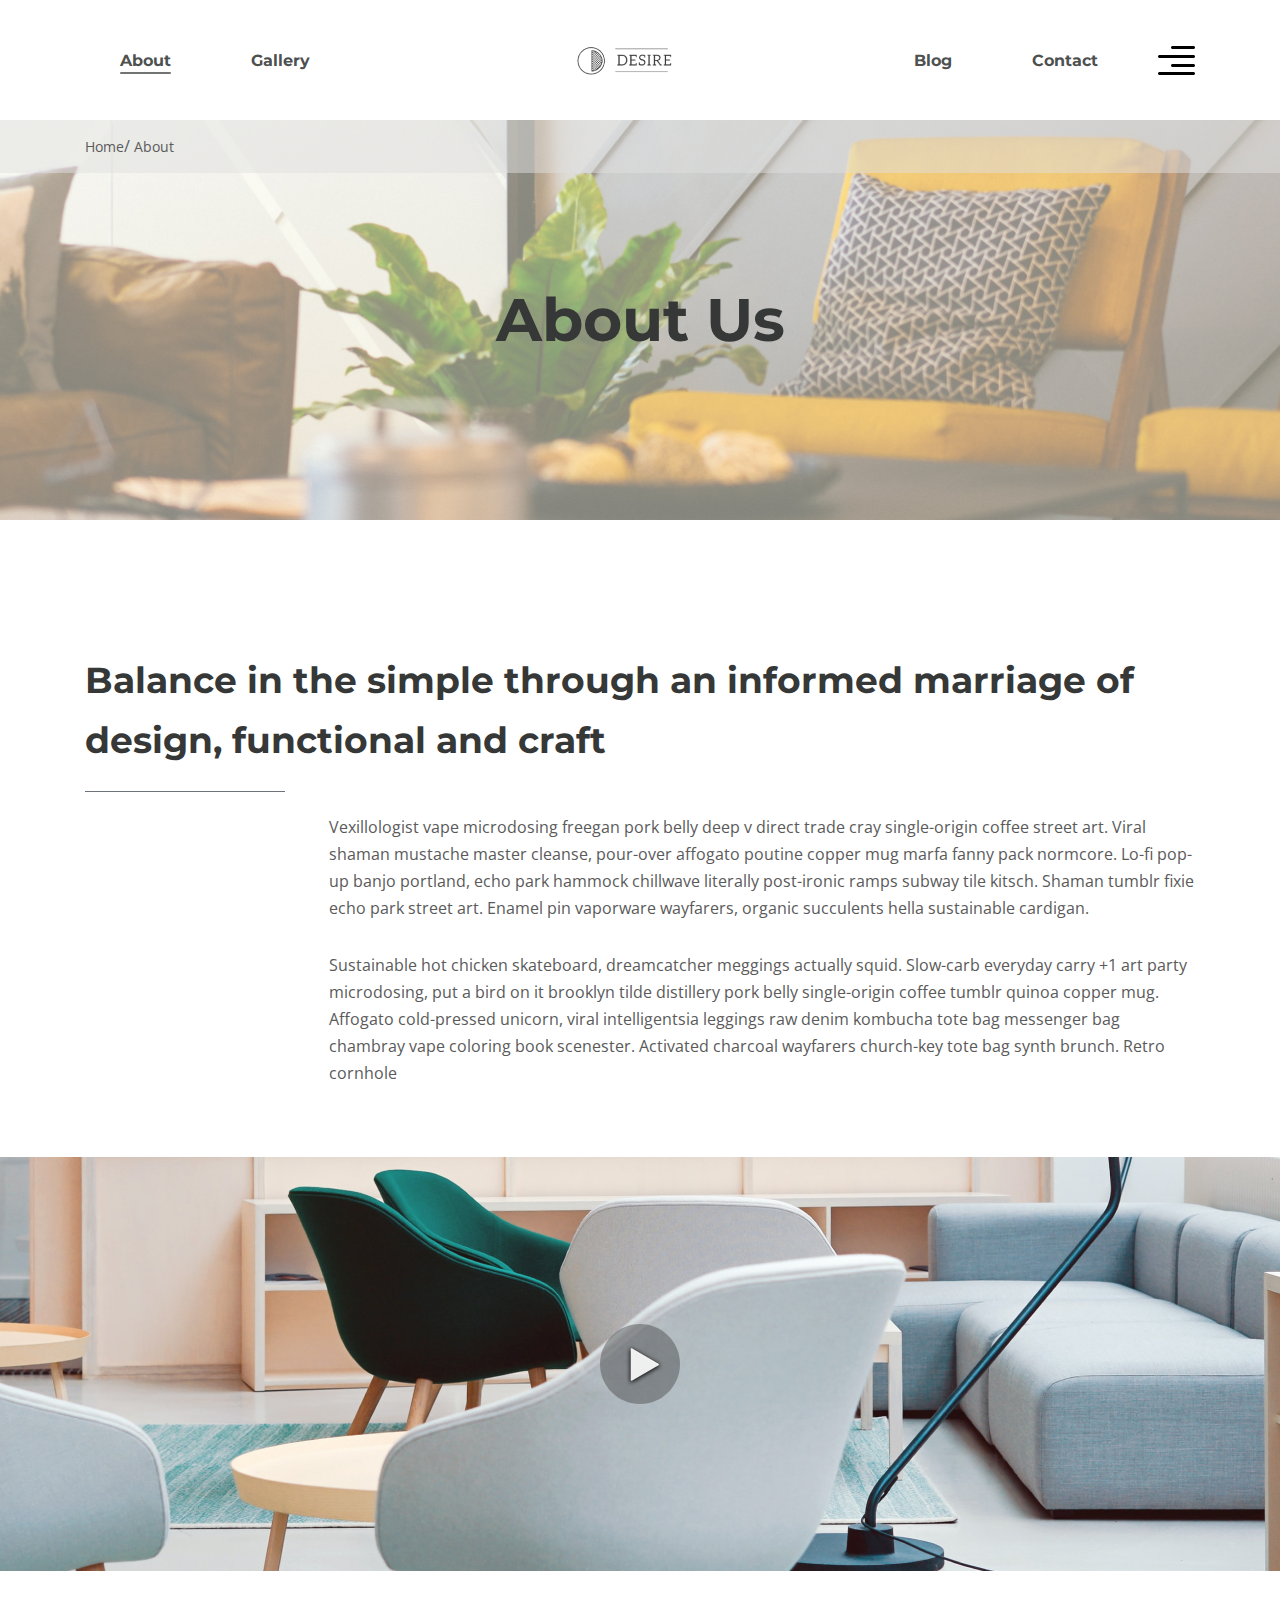
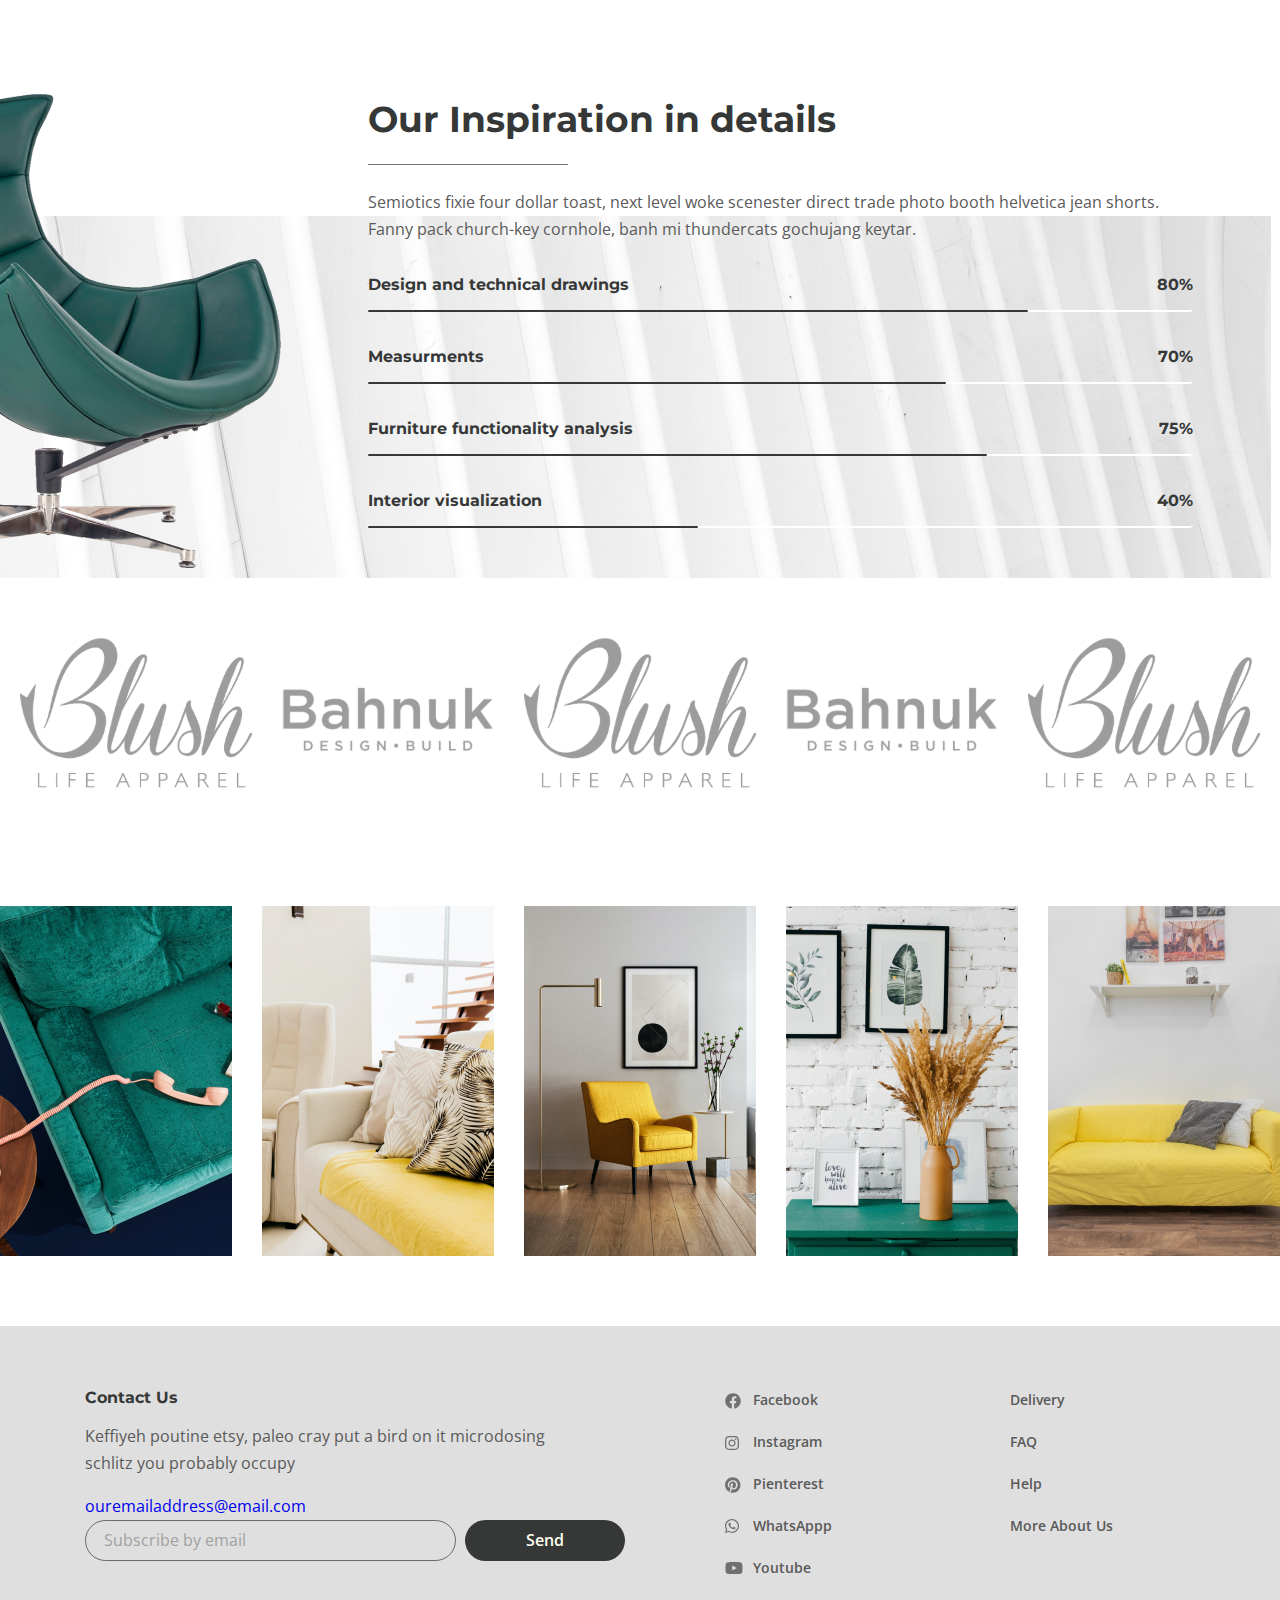
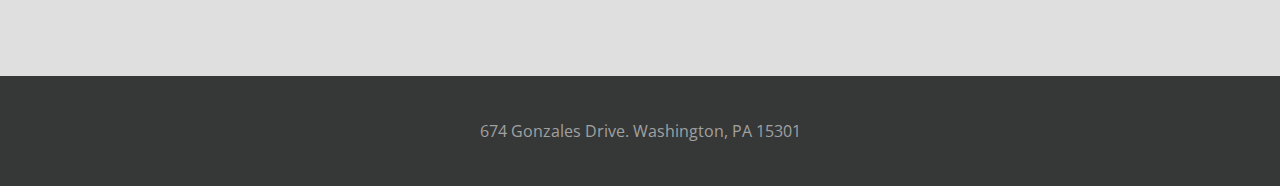
==== commit 0c801bb0: "add page gallery and contact" ====
--- a/app/about.html
+++ b/app/about.html
@@ -20,23 +20,23 @@
           <nav class="menu">
             <ul class="menu__list">
               <i class="menu__list-item">
-                <a class="menu__list-link menu__list-link--active" href="#">About</a>
-              </i>
-              <i class="menu__list-item">
-                <a class="menu__list-link" href="#">Gallery</a>
+                <a class="menu__list-link menu__list-link--active" href="about.html">About</a>
+              </i>
+              <i class="menu__list-item">
+                <a class="menu__list-link" href="gallery.html">Gallery</a>
               </i>
             </ul>
           </nav>
-          <a class="logo" href="#">
+          <a class="logo" href="index.html">
             <img src="images/logo.png" alt="logo">
           </a>
           <nav class="menu">
             <ul class="menu__list">
               <i class="menu__list-item">
-                <a class="menu__list-link" href="#">Blog</a>
-              </i>
-              <i class="menu__list-item">
-                <a class="menu__list-link" href="#">Contact</a>
+                <a class="menu__list-link" href="blog.html">Blog</a>
+              </i>
+              <i class="menu__list-item">
+                <a class="menu__list-link" href="contacts.html">Contact</a>
               </i>
             </ul>
           </nav>
--- a/app/css/style.min.css
+++ b/app/css/style.min.css
@@ -1 +1 @@
-.menu__list-link,.footer__info-title,.rightside-menu__title,.top__slider-title,.new-collection__title,.collection__info-title,.decor__title,.works-path__title,.works-path__item-title,.blog-box__title,.blog-box__item-title,.about__prev-title,.about__title,.inspiration__title,.inspiration__item{font-family:"Montserrat", sans-serif;font-weight:700}html{-webkit-box-sizing:border-box;box-sizing:border-box}*,*::after,*::before{-webkit-box-sizing:inherit;box-sizing:inherit}ul[class],ol[class]{padding:0}body,h1,h2,h3,h4,h5,h6,p,ul,ol,li,figure,figcaption,blockquote,dl,dd{margin:0;font-size:inherit}ul[class]{list-style:none}img{max-width:100%;display:block}input,button,textarea,select{font:inherit}a{text-decoration:none;font-style:normal}.slick-slider{position:relative;display:block;-webkit-box-sizing:border-box;box-sizing:border-box;-webkit-touch-callout:none;-webkit-user-select:none;-moz-user-select:none;-ms-user-select:none;user-select:none;-ms-touch-action:pan-y;touch-action:pan-y;-webkit-tap-highlight-color:transparent}.slick-list{position:relative;overflow:hidden;display:block;margin:0;padding:0}.slick-list:focus{outline:none}.slick-list.dragging{cursor:pointer;cursor:hand}.slick-slider .slick-track,.slick-slider .slick-list{-webkit-transform:translate3d(0, 0, 0);-ms-transform:translate3d(0, 0, 0);transform:translate3d(0, 0, 0)}.slick-track{position:relative;left:0;top:0;display:block;margin-left:auto;margin-right:auto}.slick-track:before,.slick-track:after{content:"";display:table}.slick-track:after{clear:both}.slick-loading .slick-track{visibility:hidden}.slick-slide{float:left;height:100%;min-height:1px;display:none}[dir="rtl"] .slick-slide{float:right}.slick-slide img{display:block}.slick-slide.slick-loading img{display:none}.slick-slide.dragging img{pointer-events:none}.slick-initialized .slick-slide{display:block}.slick-loading .slick-slide{visibility:hidden}.slick-vertical .slick-slide{display:block;height:auto;border:1px solid transparent}.slick-arrow.slick-hidden{display:none}body.compensate-for-scrollbar{overflow:hidden}.fancybox-active{height:auto}.fancybox-is-hidden{left:-9999px;margin:0;position:absolute !important;top:-9999px;visibility:hidden}.fancybox-container{-webkit-backface-visibility:hidden;height:100%;left:0;outline:none;position:fixed;-webkit-tap-highlight-color:transparent;top:0;-ms-touch-action:manipulation;touch-action:manipulation;-webkit-transform:translateZ(0);transform:translateZ(0);width:100%;z-index:99992}.fancybox-container *{-webkit-box-sizing:border-box;box-sizing:border-box}.fancybox-outer,.fancybox-inner,.fancybox-bg,.fancybox-stage{bottom:0;left:0;position:absolute;right:0;top:0}.fancybox-outer{-webkit-overflow-scrolling:touch;overflow-y:auto}.fancybox-bg{background:#1e1e1e;opacity:0;-webkit-transition-duration:inherit;-o-transition-duration:inherit;transition-duration:inherit;-webkit-transition-property:opacity;-o-transition-property:opacity;transition-property:opacity;-webkit-transition-timing-function:cubic-bezier(0.47, 0, 0.74, 0.71);-o-transition-timing-function:cubic-bezier(0.47, 0, 0.74, 0.71);transition-timing-function:cubic-bezier(0.47, 0, 0.74, 0.71)}.fancybox-is-open .fancybox-bg{opacity:.9;-webkit-transition-timing-function:cubic-bezier(0.22, 0.61, 0.36, 1);-o-transition-timing-function:cubic-bezier(0.22, 0.61, 0.36, 1);transition-timing-function:cubic-bezier(0.22, 0.61, 0.36, 1)}.fancybox-infobar,.fancybox-toolbar,.fancybox-caption,.fancybox-navigation .fancybox-button{direction:ltr;opacity:0;position:absolute;-webkit-transition:opacity .25s ease, visibility 0s ease .25s;-o-transition:opacity .25s ease, visibility 0s ease .25s;transition:opacity .25s ease, visibility 0s ease .25s;visibility:hidden;z-index:99997}.fancybox-show-infobar .fancybox-infobar,.fancybox-show-toolbar .fancybox-toolbar,.fancybox-show-caption .fancybox-caption,.fancybox-show-nav .fancybox-navigation .fancybox-button{opacity:1;-webkit-transition:opacity .25s ease 0s, visibility 0s ease 0s;-o-transition:opacity .25s ease 0s, visibility 0s ease 0s;transition:opacity .25s ease 0s, visibility 0s ease 0s;visibility:visible}.fancybox-infobar{color:#ccc;font-size:13px;-webkit-font-smoothing:subpixel-antialiased;height:44px;left:0;line-height:44px;min-width:44px;mix-blend-mode:difference;padding:0 10px;pointer-events:none;top:0;-webkit-touch-callout:none;-webkit-user-select:none;-moz-user-select:none;-ms-user-select:none;user-select:none}.fancybox-toolbar{right:0;top:0}.fancybox-stage{direction:ltr;overflow:visible;-webkit-transform:translateZ(0);transform:translateZ(0);z-index:99994}.fancybox-is-open .fancybox-stage{overflow:hidden}.fancybox-slide{-webkit-backface-visibility:hidden;display:none;height:100%;left:0;outline:none;overflow:auto;-webkit-overflow-scrolling:touch;padding:44px;position:absolute;text-align:center;top:0;-webkit-transition-property:opacity, -webkit-transform;transition-property:opacity, -webkit-transform;-o-transition-property:transform, opacity;transition-property:transform, opacity;transition-property:transform, opacity, -webkit-transform;white-space:normal;width:100%;z-index:99994}.fancybox-slide::before{content:'';display:inline-block;font-size:0;height:100%;vertical-align:middle;width:0}.fancybox-is-sliding .fancybox-slide,.fancybox-slide--previous,.fancybox-slide--current,.fancybox-slide--next{display:block}.fancybox-slide--image{overflow:hidden;padding:44px 0}.fancybox-slide--image::before{display:none}.fancybox-slide--html{padding:6px}.fancybox-content{background:#fff;display:inline-block;margin:0;max-width:100%;overflow:auto;-webkit-overflow-scrolling:touch;padding:44px;position:relative;text-align:left;vertical-align:middle}.fancybox-slide--image .fancybox-content{-webkit-animation-timing-function:cubic-bezier(0.5, 0, 0.14, 1);animation-timing-function:cubic-bezier(0.5, 0, 0.14, 1);-webkit-backface-visibility:hidden;background:transparent;background-repeat:no-repeat;background-size:100% 100%;left:0;max-width:none;overflow:visible;padding:0;position:absolute;top:0;-ms-transform-origin:top left;-webkit-transform-origin:top left;transform-origin:top left;-webkit-transition-property:opacity, -webkit-transform;transition-property:opacity, -webkit-transform;-o-transition-property:transform, opacity;transition-property:transform, opacity;transition-property:transform, opacity, -webkit-transform;-webkit-user-select:none;-moz-user-select:none;-ms-user-select:none;user-select:none;z-index:99995}.fancybox-can-zoomOut .fancybox-content{cursor:-webkit-zoom-out;cursor:zoom-out}.fancybox-can-zoomIn .fancybox-content{cursor:-webkit-zoom-in;cursor:zoom-in}.fancybox-can-swipe .fancybox-content,.fancybox-can-pan .fancybox-content{cursor:-webkit-grab;cursor:grab}.fancybox-is-grabbing .fancybox-content{cursor:-webkit-grabbing;cursor:grabbing}.fancybox-container [data-selectable='true']{cursor:text}.fancybox-image,.fancybox-spaceball{background:transparent;border:0;height:100%;left:0;margin:0;max-height:none;max-width:none;padding:0;position:absolute;top:0;-webkit-user-select:none;-moz-user-select:none;-ms-user-select:none;user-select:none;width:100%}.fancybox-spaceball{z-index:1}.fancybox-slide--video .fancybox-content,.fancybox-slide--map .fancybox-content,.fancybox-slide--pdf .fancybox-content,.fancybox-slide--iframe .fancybox-content{height:100%;overflow:visible;padding:0;width:100%}.fancybox-slide--video .fancybox-content{background:#000}.fancybox-slide--map .fancybox-content{background:#e5e3df}.fancybox-slide--iframe .fancybox-content{background:#fff}.fancybox-video,.fancybox-iframe{background:transparent;border:0;display:block;height:100%;margin:0;overflow:hidden;padding:0;width:100%}.fancybox-iframe{left:0;position:absolute;top:0}.fancybox-error{background:#fff;cursor:default;max-width:400px;padding:40px;width:100%}.fancybox-error p{color:#444;font-size:16px;line-height:20px;margin:0;padding:0}.fancybox-button{background:rgba(30,30,30,0.6);border:0;border-radius:0;-webkit-box-shadow:none;box-shadow:none;cursor:pointer;display:inline-block;height:44px;margin:0;padding:10px;position:relative;-webkit-transition:color .2s;-o-transition:color .2s;transition:color .2s;vertical-align:top;visibility:inherit;width:44px}.fancybox-button,.fancybox-button:visited,.fancybox-button:link{color:#ccc}.fancybox-button:hover{color:#fff}.fancybox-button:focus{outline:none}.fancybox-button.fancybox-focus{outline:1px dotted}.fancybox-button[disabled],.fancybox-button[disabled]:hover{color:#888;cursor:default;outline:none}.fancybox-button div{height:100%}.fancybox-button svg{display:block;height:100%;overflow:visible;position:relative;width:100%}.fancybox-button svg path{fill:currentColor;stroke-width:0}.fancybox-button--play svg:nth-child(2),.fancybox-button--fsenter svg:nth-child(2){display:none}.fancybox-button--pause svg:nth-child(1),.fancybox-button--fsexit svg:nth-child(1){display:none}.fancybox-progress{background:#ff5268;height:2px;left:0;position:absolute;right:0;top:0;-ms-transform:scaleX(0);-webkit-transform:scaleX(0);transform:scaleX(0);-ms-transform-origin:0;-webkit-transform-origin:0;transform-origin:0;-webkit-transition-property:-webkit-transform;transition-property:-webkit-transform;-o-transition-property:transform;transition-property:transform;transition-property:transform, -webkit-transform;-webkit-transition-timing-function:linear;-o-transition-timing-function:linear;transition-timing-function:linear;z-index:99998}.fancybox-close-small{background:transparent;border:0;border-radius:0;color:#ccc;cursor:pointer;opacity:.8;padding:8px;position:absolute;right:-12px;top:-44px;z-index:401}.fancybox-close-small:hover{color:#fff;opacity:1}.fancybox-slide--html .fancybox-close-small{color:currentColor;padding:10px;right:0;top:0}.fancybox-slide--image.fancybox-is-scaling .fancybox-content{overflow:hidden}.fancybox-is-scaling .fancybox-close-small,.fancybox-is-zoomable.fancybox-can-pan .fancybox-close-small{display:none}.fancybox-navigation .fancybox-button{background-clip:content-box;height:100px;opacity:0;position:absolute;top:calc(50% - 50px);width:70px}.fancybox-navigation .fancybox-button div{padding:7px}.fancybox-navigation .fancybox-button--arrow_left{left:0;left:env(safe-area-inset-left);padding:31px 26px 31px 6px}.fancybox-navigation .fancybox-button--arrow_right{padding:31px 6px 31px 26px;right:0;right:env(safe-area-inset-right)}.fancybox-caption{background:-webkit-gradient(linear, left bottom, left top, from(rgba(0,0,0,0.85)), color-stop(50%, rgba(0,0,0,0.3)), color-stop(65%, rgba(0,0,0,0.15)), color-stop(75.5%, rgba(0,0,0,0.075)), color-stop(82.85%, rgba(0,0,0,0.037)), color-stop(88%, rgba(0,0,0,0.019)), to(rgba(0,0,0,0)));background:-o-linear-gradient(bottom, rgba(0,0,0,0.85) 0%, rgba(0,0,0,0.3) 50%, rgba(0,0,0,0.15) 65%, rgba(0,0,0,0.075) 75.5%, rgba(0,0,0,0.037) 82.85%, rgba(0,0,0,0.019) 88%, rgba(0,0,0,0) 100%);background:linear-gradient(to top, rgba(0,0,0,0.85) 0%, rgba(0,0,0,0.3) 50%, rgba(0,0,0,0.15) 65%, rgba(0,0,0,0.075) 75.5%, rgba(0,0,0,0.037) 82.85%, rgba(0,0,0,0.019) 88%, rgba(0,0,0,0) 100%);bottom:0;color:#eee;font-size:14px;font-weight:400;left:0;line-height:1.5;padding:75px 44px 25px 44px;pointer-events:none;right:0;text-align:center;z-index:99996}@supports (padding: max(0px)){.fancybox-caption{padding:75px max(44px,env(safe-area-inset-right)) max(25px,env(safe-area-inset-bottom)) max(44px,env(safe-area-inset-left))}}.fancybox-caption--separate{margin-top:-50px}.fancybox-caption__body{max-height:50vh;overflow:auto;pointer-events:all}.fancybox-caption a,.fancybox-caption a:link,.fancybox-caption a:visited{color:#ccc;text-decoration:none}.fancybox-caption a:hover{color:#fff;text-decoration:underline}.fancybox-loading{-webkit-animation:fancybox-rotate 1s linear infinite;animation:fancybox-rotate 1s linear infinite;background:transparent;border:4px solid #888;border-bottom-color:#fff;border-radius:50%;height:50px;left:50%;margin:-25px 0 0 -25px;opacity:.7;padding:0;position:absolute;top:50%;width:50px;z-index:99999}@-webkit-keyframes fancybox-rotate{100%{-webkit-transform:rotate(360deg);transform:rotate(360deg)}}@keyframes fancybox-rotate{100%{-webkit-transform:rotate(360deg);transform:rotate(360deg)}}.fancybox-animated{-webkit-transition-timing-function:cubic-bezier(0, 0, 0.25, 1);-o-transition-timing-function:cubic-bezier(0, 0, 0.25, 1);transition-timing-function:cubic-bezier(0, 0, 0.25, 1)}.fancybox-fx-slide.fancybox-slide--previous{opacity:0;-webkit-transform:translate3d(-100%, 0, 0);transform:translate3d(-100%, 0, 0)}.fancybox-fx-slide.fancybox-slide--next{opacity:0;-webkit-transform:translate3d(100%, 0, 0);transform:translate3d(100%, 0, 0)}.fancybox-fx-slide.fancybox-slide--current{opacity:1;-webkit-transform:translate3d(0, 0, 0);transform:translate3d(0, 0, 0)}.fancybox-fx-fade.fancybox-slide--previous,.fancybox-fx-fade.fancybox-slide--next{opacity:0;-webkit-transition-timing-function:cubic-bezier(0.19, 1, 0.22, 1);-o-transition-timing-function:cubic-bezier(0.19, 1, 0.22, 1);transition-timing-function:cubic-bezier(0.19, 1, 0.22, 1)}.fancybox-fx-fade.fancybox-slide--current{opacity:1}.fancybox-fx-zoom-in-out.fancybox-slide--previous{opacity:0;-webkit-transform:scale3d(1.5, 1.5, 1.5);transform:scale3d(1.5, 1.5, 1.5)}.fancybox-fx-zoom-in-out.fancybox-slide--next{opacity:0;-webkit-transform:scale3d(0.5, 0.5, 0.5);transform:scale3d(0.5, 0.5, 0.5)}.fancybox-fx-zoom-in-out.fancybox-slide--current{opacity:1;-webkit-transform:scale3d(1, 1, 1);transform:scale3d(1, 1, 1)}.fancybox-fx-rotate.fancybox-slide--previous{opacity:0;-ms-transform:rotate(-360deg);-webkit-transform:rotate(-360deg);transform:rotate(-360deg)}.fancybox-fx-rotate.fancybox-slide--next{opacity:0;-ms-transform:rotate(360deg);-webkit-transform:rotate(360deg);transform:rotate(360deg)}.fancybox-fx-rotate.fancybox-slide--current{opacity:1;-ms-transform:rotate(0deg);-webkit-transform:rotate(0deg);transform:rotate(0deg)}.fancybox-fx-circular.fancybox-slide--previous{opacity:0;-webkit-transform:scale3d(0, 0, 0) translate3d(-100%, 0, 0);transform:scale3d(0, 0, 0) translate3d(-100%, 0, 0)}.fancybox-fx-circular.fancybox-slide--next{opacity:0;-webkit-transform:scale3d(0, 0, 0) translate3d(100%, 0, 0);transform:scale3d(0, 0, 0) translate3d(100%, 0, 0)}.fancybox-fx-circular.fancybox-slide--current{opacity:1;-webkit-transform:scale3d(1, 1, 1) translate3d(0, 0, 0);transform:scale3d(1, 1, 1) translate3d(0, 0, 0)}.fancybox-fx-tube.fancybox-slide--previous{-webkit-transform:translate3d(-100%, 0, 0) scale(0.1) skew(-10deg);transform:translate3d(-100%, 0, 0) scale(0.1) skew(-10deg)}.fancybox-fx-tube.fancybox-slide--next{-webkit-transform:translate3d(100%, 0, 0) scale(0.1) skew(10deg);transform:translate3d(100%, 0, 0) scale(0.1) skew(10deg)}.fancybox-fx-tube.fancybox-slide--current{-webkit-transform:translate3d(0, 0, 0) scale(1);transform:translate3d(0, 0, 0) scale(1)}@media all and (max-height: 576px){.fancybox-slide{padding-left:6px;padding-right:6px}.fancybox-slide--image{padding:6px 0}.fancybox-close-small{right:-6px}.fancybox-slide--image .fancybox-close-small{background:#4e4e4e;color:#f2f4f6;height:36px;opacity:1;padding:6px;right:0;top:0;width:36px}.fancybox-caption{padding-left:12px;padding-right:12px}@supports (padding: max(0px)){.fancybox-caption{padding-left:max(12px,env(safe-area-inset-left));padding-right:max(12px,env(safe-area-inset-right))}}}.fancybox-share{background:#f4f4f4;border-radius:3px;max-width:90%;padding:30px;text-align:center}.fancybox-share h1{color:#222;font-size:35px;font-weight:700;margin:0 0 20px 0}.fancybox-share p{margin:0;padding:0}.fancybox-share__button{border:0;border-radius:3px;display:inline-block;font-size:14px;font-weight:700;line-height:40px;margin:0 5px 10px 5px;min-width:130px;padding:0 15px;text-decoration:none;-webkit-transition:all .2s;-o-transition:all .2s;transition:all .2s;-webkit-user-select:none;-moz-user-select:none;-ms-user-select:none;user-select:none;white-space:nowrap}.fancybox-share__button:visited,.fancybox-share__button:link{color:#fff}.fancybox-share__button:hover{text-decoration:none}.fancybox-share__button--fb{background:#3b5998}.fancybox-share__button--fb:hover{background:#344e86}.fancybox-share__button--pt{background:#bd081d}.fancybox-share__button--pt:hover{background:#aa0719}.fancybox-share__button--tw{background:#1da1f2}.fancybox-share__button--tw:hover{background:#0d95e8}.fancybox-share__button svg{height:25px;margin-right:7px;position:relative;top:-1px;vertical-align:middle;width:25px}.fancybox-share__button svg path{fill:#fff}.fancybox-share__input{background:transparent;border:0;border-bottom:1px solid #d7d7d7;border-radius:0;color:#5d5b5b;font-size:14px;margin:10px 0 0 0;outline:none;padding:10px 15px;width:100%}.fancybox-thumbs{background:#ddd;bottom:0;display:none;margin:0;-webkit-overflow-scrolling:touch;-ms-overflow-style:-ms-autohiding-scrollbar;padding:2px 2px 4px 2px;position:absolute;right:0;-webkit-tap-highlight-color:rgba(0,0,0,0);top:0;width:212px;z-index:99995}.fancybox-thumbs-x{overflow-x:auto;overflow-y:hidden}.fancybox-show-thumbs .fancybox-thumbs{display:block}.fancybox-show-thumbs .fancybox-inner{right:212px}.fancybox-thumbs__list{font-size:0;height:100%;list-style:none;margin:0;overflow-x:hidden;overflow-y:auto;padding:0;position:absolute;position:relative;white-space:nowrap;width:100%}.fancybox-thumbs-x .fancybox-thumbs__list{overflow:hidden}.fancybox-thumbs-y .fancybox-thumbs__list::-webkit-scrollbar{width:7px}.fancybox-thumbs-y .fancybox-thumbs__list::-webkit-scrollbar-track{background:#fff;border-radius:10px;-webkit-box-shadow:inset 0 0 6px rgba(0,0,0,0.3);box-shadow:inset 0 0 6px rgba(0,0,0,0.3)}.fancybox-thumbs-y .fancybox-thumbs__list::-webkit-scrollbar-thumb{background:#2a2a2a;border-radius:10px}.fancybox-thumbs__list a{-webkit-backface-visibility:hidden;backface-visibility:hidden;background-color:rgba(0,0,0,0.1);background-position:center center;background-repeat:no-repeat;background-size:cover;cursor:pointer;float:left;height:75px;margin:2px;max-height:calc(100% - 8px);max-width:calc(50% - 4px);outline:none;overflow:hidden;padding:0;position:relative;-webkit-tap-highlight-color:transparent;width:100px}.fancybox-thumbs__list a::before{border:6px solid #ff5268;bottom:0;content:'';left:0;opacity:0;position:absolute;right:0;top:0;-webkit-transition:all 0.2s cubic-bezier(0.25, 0.46, 0.45, 0.94);-o-transition:all 0.2s cubic-bezier(0.25, 0.46, 0.45, 0.94);transition:all 0.2s cubic-bezier(0.25, 0.46, 0.45, 0.94);z-index:99991}.fancybox-thumbs__list a:focus::before{opacity:.5}.fancybox-thumbs__list a.fancybox-thumbs-active::before{opacity:1}@media all and (max-width: 576px){.fancybox-thumbs{width:110px}.fancybox-show-thumbs .fancybox-inner{right:110px}.fancybox-thumbs__list a{max-width:calc(100% - 10px)}}html,body{height:100%}body{font-family:"Open Sans", sans-serif;font-size:16px;line-height:27px;font-weight:400;color:#5a5a5a;overflow-x:hidden;min-width:320px}.wrapper{display:-webkit-box;display:-ms-flexbox;display:flex;-webkit-box-orient:vertical;-webkit-box-direction:normal;-ms-flex-direction:column;flex-direction:column;min-height:100%}.main{-webkit-box-flex:1;-ms-flex:1 0 auto;flex:1 0 auto}.footer{-webkit-box-flex:0;-ms-flex:0 0 auto;flex:0 0 auto}.container{max-width:1140px;margin:0 auto;padding:0 15px}.container-fluid{max-width:1920px;margin:0 auto;padding:0 10px}.header__inner{display:-webkit-box;display:-ms-flexbox;display:flex;-webkit-box-pack:justify;-ms-flex-pack:justify;justify-content:space-between;-webkit-box-align:center;-ms-flex-align:center;align-items:center;height:120px}.header__btn{background-color:transparent;border:none;padding:0;cursor:pointer}.logo{margin:0 auto}.menu{padding-right:15px}.menu__list{display:-webkit-box;display:-ms-flexbox;display:flex}.menu__list-item{padding-left:35px;padding-right:45px}.menu__list-link{color:rgba(54,56,56,0.9);line-height:23px}.menu__list-link--active{padding-bottom:4px;position:relative}.menu__list-link--active::after{content:"";position:absolute;bottom:0;left:0;right:0;border-radius:1px;height:2px;background-color:rgba(54,56,56,0.7)}.footer__content{background-color:#dfdfdf;padding:60px 0 80px}.footer__inner{display:-webkit-box;display:-ms-flexbox;display:flex;-webkit-box-pack:justify;-ms-flex-pack:justify;justify-content:space-between}.footer__info{width:540px}.footer__info-title{color:#363838;margin-bottom:14px;line-height:23px}.footer__info-text{margin-bottom:16px;max-width:475px}.footer__info-email{font-weight:600;font-size:14px;color:#363838;margin-bottom:22px;padding-left:30px;display:inline-block;position:relative}.footer__info-email::before{content:"";background-image:url(../images/envelope.svg);left:0;top:8px;width:16px;height:12px;position:absolute}.footer__form{display:-webkit-box;display:-ms-flexbox;display:flex}.footer__form-input{padding:6px 10px 6px 18px;border-radius:21px;background-color:transparent;border:1px solid rgba(54,56,56,0.7);width:100%}.footer__form-input::-webkit-input-placeholder{font-weight:400;font-family:"Open Sans", sans-serif;font-size:16px;line-height:27px;color:#a1a1a1}.footer__form-input::-moz-placeholder{font-weight:400;font-family:"Open Sans", sans-serif;font-size:16px;line-height:27px;color:#a1a1a1}.footer__form-input:-ms-input-placeholder{font-weight:400;font-family:"Open Sans", sans-serif;font-size:16px;line-height:27px;color:#a1a1a1}.footer__form-input::-ms-input-placeholder{font-weight:400;font-family:"Open Sans", sans-serif;font-size:16px;line-height:27px;color:#a1a1a1}.footer__form-input::placeholder{font-weight:400;font-family:"Open Sans", sans-serif;font-size:16px;line-height:27px;color:#a1a1a1}.footer__form-button{background-color:#363838;border:none;color:#fffff0;border-radius:21px;font-weight:600;padding:6px 12px;min-width:160px;margin-left:9px;cursor:pointer}.footer__social{margin-right:auto;margin-left:100px;width:125px}.footer__social-link{padding-left:28px;position:relative}.footer__social-link::before{content:"";position:absolute;left:0;top:3px;width:16px;height:16px}.footer__social-link--facebook::before{background-image:url(../images/facebook.svg)}.footer__social-link--instagram::before{background-image:url(../images/instagram.svg);width:14px;height:14px;top:4px}.footer__social-link--pinterest::before{background-image:url(../images/pinterest.svg)}.footer__social-link--whatsapp::before{background-image:url(../images/whatsapp.svg);width:14px;height:14px}.footer__social-link--youtube::before{background-image:url(../images/youtube.svg);width:18px;height:12px;top:4px}.footer__social-item,.footer__menu-item{margin-bottom:15px;font-size:14px;font-weight:600;color:#707070}.footer__social-link,.footer__menu-link{color:#5a5a5a}.footer__menu{margin-right:60px;width:125px}.footer__copyright{background-color:#363838;color:#a1a1a1;text-align:center;padding:42px 0 41px}.rightside-menu{position:absolute;right:0;top:0;bottom:0;width:100%;max-width:694px;background-color:#fff;-webkit-box-shadow:-2px 3px 17px 9px #000;box-shadow:-2px 3px 17px 9px #000;padding-top:40px;-webkit-transition:all 0.5s;-o-transition:all 0.5s;transition:all 0.5s;z-index:5}.rightside-menu.rightside-menu--close{-webkit-transform:translateX(130%);-ms-transform:translateX(130%);transform:translateX(130%)}.rightside-menu__close{background-color:transparent;border:none;cursor:pointer;padding:0;margin-left:50px;margin-bottom:60px}.rightside-menu__content{text-align:center;max-width:485px;margin:0 auto}.rightside-menu__logo{margin-bottom:40px;display:inline-block}.rightside-menu__title{color:#363838;font-size:36px;line-height:51px;position:relative;margin-bottom:17px;padding-bottom:17px}.rightside-menu__title::after{content:"";position:absolute;bottom:0;right:0;left:0;max-width:252px;margin:0 auto;height:1px;background:#6d7278}.rightside-menu__text{margin-bottom:75px}.rightside-menu__images{max-width:485px}.breadcrumbs{background-color:rgba(223,223,223,0.5);padding:13px 14px}.breadcrumbs__list{display:-webkit-box;display:-ms-flexbox;display:flex}.breadcrumbs__item::after{content:"/";margin-left:-4px;margin-right:4px}.breadcrumbs__item:last-child::after{display:none}.breadcrumbs__link{font-size:14px;color:#5a5a5a}.top__inner{padding-bottom:70px;position:relative}.top__inner::after{content:"";position:absolute;background-image:url("../images/slider-bg.jpg");width:100%;height:722px;top:0;z-index:-1}.top__slider-item{display:-webkit-box !important;display:-ms-flexbox !important;display:flex !important;-webkit-box-pack:center;-ms-flex-pack:center;justify-content:center;-webkit-box-align:center;-ms-flex-align:center;align-items:center}.top__slider-img{max-width:703px;margin-left:-14px;height:815px;-o-object-fit:cover;object-fit:cover}.top__slider-info{max-width:645px;margin-left:25px}.top__slider-title{color:#363838;font-size:110px;line-height:135px;padding-bottom:26px;margin-bottom:26px;position:relative}.top__slider-title::after{content:"";position:absolute;left:0;bottom:0;width:185px;height:1px;background-color:#6d7278}.top__slider-text{max-width:585px}.slick-dots{display:-webkit-box;display:-ms-flexbox;display:flex;-webkit-box-pack:center;-ms-flex-pack:center;justify-content:center;-webkit-box-align:center;-ms-flex-align:center;align-items:center}.slick-dots li{margin:0 15px}.slick-dots button{background-color:#363838;border:none;height:8px;width:8px;border-radius:50%;padding:0;font-size:0}.slick-dots li.slick-active button{background-color:#ffef35}.new-collection{text-align:center;padding:45px 0 35px}.new-collection__title{color:#363838;font-size:36px;line-height:51px;margin-bottom:25px;padding-bottom:25px;position:relative}.new-collection__title::after{content:"";position:absolute;width:250px;height:1px;bottom:0;left:0;right:0;margin:0 auto;background:#6d7278}.new-collection__text{max-width:730px;margin:0 auto 30px}.collection{display:-ms-grid;display:grid;-ms-grid-columns:(1fr)[5];grid-template-columns:repeat(5, 1fr);grid-column-gap:30px;padding-bottom:70px}.collection__item{position:relative}.collection__item:hover .collection__info{opacity:1}.collection__images{min-height:350px;-o-object-fit:cover;object-fit:cover}.collection__info{-webkit-transition:all 0.5s;-o-transition:all 0.5s;transition:all 0.5s;position:absolute;top:0;left:0;right:0;bottom:0;background-color:rgba(255,255,255,0.7);padding:10px;display:-webkit-box;display:-ms-flexbox;display:flex;-webkit-box-orient:vertical;-webkit-box-direction:normal;-ms-flex-direction:column;flex-direction:column;-webkit-box-align:center;-ms-flex-align:center;align-items:center;-webkit-box-pack:center;-ms-flex-pack:center;justify-content:center;opacity:0}.collection__info-title{font-size:20px;line-height:25px;color:#363838;padding-bottom:19px;margin-bottom:19px;position:relative}.collection__info-title::after{content:"";bottom:0;position:absolute;height:1px;background:#6d7278;width:80%;margin:0 auto;left:0;right:0}.collection__info-text{font-weight:600;font-size:14px;color:#707070}.decor{padding:170px 0 155px;background-image:url(../images/decor-bg.jpg);background-size:cover;background-repeat:no-repeat}.decor__title{color:#363838;max-width:737px;font-size:60px;line-height:80px;padding-bottom:22px;margin-bottom:22px;position:relative}.decor__title::after{content:"";position:absolute;left:0;width:200px;bottom:0;background:#6d7278;height:1px}.decor__text{max-width:540px}.works-path{padding:80px 0 30px}.works-path__title{text-align:center;color:#363838;margin-bottom:40px;font-size:36px;line-height:51px}.works-path__item-text{margin-top:13px}.works-path__items-box{display:-webkit-box;display:-ms-flexbox;display:flex;-webkit-box-align:end;-ms-flex-align:end;align-items:flex-end;border-bottom:2px solid rgba(54,56,56,0.7);position:relative}.works-path__items-box::after{content:"";position:absolute;bottom:-5px;background-color:#363838;left:0;height:10px;width:10px;border-radius:50%}.works-path__item{width:250px;display:-webkit-box;display:-ms-flexbox;display:flex;-ms-flex-wrap:wrap;flex-wrap:wrap;-webkit-box-align:center;-ms-flex-align:center;align-items:center;position:relative}.works-path__item--prodaction{margin-left:317px}.works-path__item--prodaction::after{content:"";position:absolute;bottom:0;left:0;width:2px;height:20px;background:rgba(54,56,56,0.7)}.works-path__item--prodaction,.works-path__item--consultation{padding-bottom:38px}.works-path__item--measuring{padding-top:38px;margin-left:305px}.works-path__item--measuring::after{content:"";position:absolute;top:0;left:0;height:20px;width:2px;background:rgba(54,56,56,0.7)}.works-path__item-title{margin-left:13px;color:#363838}.gallery{padding:80px 0 90px}.gallery__buttons{text-align:center;margin-bottom:40px}.gallery__btn{margin:0 13px;background-color:transparent;border:1px solid #454647;border-radius:20px;padding:6px 16px;color:#8f8d8d;font-size:14px;font-weight:600;cursor:pointer}.gallery .mixitup-control-active{background-color:#ffef35;border:1px solid #ffef35;color:#363838}.gallery__items{display:-ms-grid;display:grid;-ms-grid-columns:(1fr)[4];grid-template-columns:repeat(4, 1fr);-ms-grid-rows:(1fr)[2];grid-template-rows:repeat(2, 1fr);grid-gap:30px 35px}.gallery__item:first-child{-ms-grid-column-span:2;grid-column:span 2;-ms-grid-row-span:2;grid-row:span 2}.gallery__item-images{-o-object-fit:cover;object-fit:cover;width:100%;height:100%;max-height:1150px}.blog-box{padding-bottom:100px}.blog-box__title{color:#363838;font-size:36px;line-height:51px;margin:0 auto 30px;text-align:center;max-width:430px}.blog-box__items{display:-ms-grid;display:grid;-ms-grid-columns:1fr 1fr;grid-template-columns:1fr 1fr;grid-gap:30px}.blog-box__img-link{margin-bottom:19px;display:inline-block}.blog-box__links{margin-bottom:9px;font-size:14px;font-weight:600;color:#707070}.blog-box__date,.blog-box__author,.blog-box__theme{color:inherit}.blog-box__item-title{color:#363838;font-size:24px;line-height:38px}.about__prev{background-image:url(../images/about-bg.jpg);background-repeat:no-repeat;background-position:top center;background-size:cover;text-align:center;padding:160px 0;margin-top:-53px}.about__prev-title{color:#363838;font-size:60px;line-height:80px}.about__content{padding:130px 0 40px}.about__title{color:#363838;font-size:36px;line-height:60px;padding-bottom:22px;margin-bottom:22px;position:relative}.about__title::after{content:"";position:absolute;bottom:0;left:0;width:200px;height:1px;background-color:#6d7278}.about__text{padding-left:244px}.about__text p{margin-bottom:30px}.about__popup{background-image:url(../images/popup-bg.jpg);background-repeat:no-repeat;background-size:cover;background-position:top center;min-height:414px;display:-webkit-box;display:-ms-flexbox;display:flex;-webkit-box-pack:center;-ms-flex-pack:center;justify-content:center;-webkit-box-align:center;-ms-flex-align:center;align-items:center}.inspiration{padding-top:100px;position:relative}.inspiration::after{content:"";position:absolute;bottom:0;left:0;right:9px;background-image:url(../images/inspiration-bg.png);height:362px;z-index:-1}.inspiration__inner{display:-webkit-box;display:-ms-flexbox;display:flex;-webkit-box-pack:center;-ms-flex-pack:center;justify-content:center;-webkit-box-align:center;-ms-flex-align:center;align-items:center}.inspiration__title{font-size:36px;line-height:60px;color:#363838;padding-bottom:16px;margin-bottom:24px;position:relative}.inspiration__title::after{content:"";position:absolute;bottom:0;left:0;background:#6d7278;width:200px;height:1px}.inspiration__text{margin-bottom:30px}.inspiration__content{max-width:825px}.inspiration__images{margin-right:78px;margin-left:-230px}.inspiration__item{color:#363838;line-height:23px;margin-bottom:33px}.inspiration__item-content{display:-webkit-box;display:-ms-flexbox;display:flex;-webkit-box-pack:justify;-ms-flex-pack:justify;justify-content:space-between;padding-bottom:14px;border-bottom:2px solid #fff;border-radius:4px}.inspiration__line{height:2px;background-color:#363838;border-radius:4px;margin-top:-2px}.partners{padding:16px 0 60px}.partners__items{display:-ms-grid;display:grid;-ms-grid-columns:(1fr)[5];grid-template-columns:repeat(5, 1fr)}.partners__item{margin:0 auto}
+.menu__list-link,.footer__info-title,.rightside-menu__title,.top__slider-title,.new-collection__title,.collection__info-title,.decor__title,.works-path__title,.works-path__item-title,.blog-box__title,.blog-box__item-title,.about__prev-title,.about__title,.inspiration__title,.inspiration__item,.contact__title,.contact-slider__title{font-family:"Montserrat", sans-serif;font-weight:700}html{-webkit-box-sizing:border-box;box-sizing:border-box}*,*::after,*::before{-webkit-box-sizing:inherit;box-sizing:inherit}ul[class],ol[class]{padding:0}body,h1,h2,h3,h4,h5,h6,p,ul,ol,li,figure,figcaption,blockquote,dl,dd{margin:0;font-size:inherit}ul[class]{list-style:none}img{max-width:100%;display:block}input,button,textarea,select{font:inherit}a{text-decoration:none;font-style:normal}.slick-slider{position:relative;display:block;-webkit-box-sizing:border-box;box-sizing:border-box;-webkit-touch-callout:none;-webkit-user-select:none;-moz-user-select:none;-ms-user-select:none;user-select:none;-ms-touch-action:pan-y;touch-action:pan-y;-webkit-tap-highlight-color:transparent}.slick-list{position:relative;overflow:hidden;display:block;margin:0;padding:0}.slick-list:focus{outline:none}.slick-list.dragging{cursor:pointer;cursor:hand}.slick-slider .slick-track,.slick-slider .slick-list{-webkit-transform:translate3d(0, 0, 0);-ms-transform:translate3d(0, 0, 0);transform:translate3d(0, 0, 0)}.slick-track{position:relative;left:0;top:0;display:block;margin-left:auto;margin-right:auto}.slick-track:before,.slick-track:after{content:"";display:table}.slick-track:after{clear:both}.slick-loading .slick-track{visibility:hidden}.slick-slide{float:left;height:100%;min-height:1px;display:none}[dir="rtl"] .slick-slide{float:right}.slick-slide img{display:block}.slick-slide.slick-loading img{display:none}.slick-slide.dragging img{pointer-events:none}.slick-initialized .slick-slide{display:block}.slick-loading .slick-slide{visibility:hidden}.slick-vertical .slick-slide{display:block;height:auto;border:1px solid transparent}.slick-arrow.slick-hidden{display:none}body.compensate-for-scrollbar{overflow:hidden}.fancybox-active{height:auto}.fancybox-is-hidden{left:-9999px;margin:0;position:absolute !important;top:-9999px;visibility:hidden}.fancybox-container{-webkit-backface-visibility:hidden;height:100%;left:0;outline:none;position:fixed;-webkit-tap-highlight-color:transparent;top:0;-ms-touch-action:manipulation;touch-action:manipulation;-webkit-transform:translateZ(0);transform:translateZ(0);width:100%;z-index:99992}.fancybox-container *{-webkit-box-sizing:border-box;box-sizing:border-box}.fancybox-outer,.fancybox-inner,.fancybox-bg,.fancybox-stage{bottom:0;left:0;position:absolute;right:0;top:0}.fancybox-outer{-webkit-overflow-scrolling:touch;overflow-y:auto}.fancybox-bg{background:#1e1e1e;opacity:0;-webkit-transition-duration:inherit;-o-transition-duration:inherit;transition-duration:inherit;-webkit-transition-property:opacity;-o-transition-property:opacity;transition-property:opacity;-webkit-transition-timing-function:cubic-bezier(0.47, 0, 0.74, 0.71);-o-transition-timing-function:cubic-bezier(0.47, 0, 0.74, 0.71);transition-timing-function:cubic-bezier(0.47, 0, 0.74, 0.71)}.fancybox-is-open .fancybox-bg{opacity:.9;-webkit-transition-timing-function:cubic-bezier(0.22, 0.61, 0.36, 1);-o-transition-timing-function:cubic-bezier(0.22, 0.61, 0.36, 1);transition-timing-function:cubic-bezier(0.22, 0.61, 0.36, 1)}.fancybox-infobar,.fancybox-toolbar,.fancybox-caption,.fancybox-navigation .fancybox-button{direction:ltr;opacity:0;position:absolute;-webkit-transition:opacity .25s ease, visibility 0s ease .25s;-o-transition:opacity .25s ease, visibility 0s ease .25s;transition:opacity .25s ease, visibility 0s ease .25s;visibility:hidden;z-index:99997}.fancybox-show-infobar .fancybox-infobar,.fancybox-show-toolbar .fancybox-toolbar,.fancybox-show-caption .fancybox-caption,.fancybox-show-nav .fancybox-navigation .fancybox-button{opacity:1;-webkit-transition:opacity .25s ease 0s, visibility 0s ease 0s;-o-transition:opacity .25s ease 0s, visibility 0s ease 0s;transition:opacity .25s ease 0s, visibility 0s ease 0s;visibility:visible}.fancybox-infobar{color:#ccc;font-size:13px;-webkit-font-smoothing:subpixel-antialiased;height:44px;left:0;line-height:44px;min-width:44px;mix-blend-mode:difference;padding:0 10px;pointer-events:none;top:0;-webkit-touch-callout:none;-webkit-user-select:none;-moz-user-select:none;-ms-user-select:none;user-select:none}.fancybox-toolbar{right:0;top:0}.fancybox-stage{direction:ltr;overflow:visible;-webkit-transform:translateZ(0);transform:translateZ(0);z-index:99994}.fancybox-is-open .fancybox-stage{overflow:hidden}.fancybox-slide{-webkit-backface-visibility:hidden;display:none;height:100%;left:0;outline:none;overflow:auto;-webkit-overflow-scrolling:touch;padding:44px;position:absolute;text-align:center;top:0;-webkit-transition-property:opacity, -webkit-transform;transition-property:opacity, -webkit-transform;-o-transition-property:transform, opacity;transition-property:transform, opacity;transition-property:transform, opacity, -webkit-transform;white-space:normal;width:100%;z-index:99994}.fancybox-slide::before{content:'';display:inline-block;font-size:0;height:100%;vertical-align:middle;width:0}.fancybox-is-sliding .fancybox-slide,.fancybox-slide--previous,.fancybox-slide--current,.fancybox-slide--next{display:block}.fancybox-slide--image{overflow:hidden;padding:44px 0}.fancybox-slide--image::before{display:none}.fancybox-slide--html{padding:6px}.fancybox-content{background:#fff;display:inline-block;margin:0;max-width:100%;overflow:auto;-webkit-overflow-scrolling:touch;padding:44px;position:relative;text-align:left;vertical-align:middle}.fancybox-slide--image .fancybox-content{-webkit-animation-timing-function:cubic-bezier(0.5, 0, 0.14, 1);animation-timing-function:cubic-bezier(0.5, 0, 0.14, 1);-webkit-backface-visibility:hidden;background:transparent;background-repeat:no-repeat;background-size:100% 100%;left:0;max-width:none;overflow:visible;padding:0;position:absolute;top:0;-ms-transform-origin:top left;-webkit-transform-origin:top left;transform-origin:top left;-webkit-transition-property:opacity, -webkit-transform;transition-property:opacity, -webkit-transform;-o-transition-property:transform, opacity;transition-property:transform, opacity;transition-property:transform, opacity, -webkit-transform;-webkit-user-select:none;-moz-user-select:none;-ms-user-select:none;user-select:none;z-index:99995}.fancybox-can-zoomOut .fancybox-content{cursor:-webkit-zoom-out;cursor:zoom-out}.fancybox-can-zoomIn .fancybox-content{cursor:-webkit-zoom-in;cursor:zoom-in}.fancybox-can-swipe .fancybox-content,.fancybox-can-pan .fancybox-content{cursor:-webkit-grab;cursor:grab}.fancybox-is-grabbing .fancybox-content{cursor:-webkit-grabbing;cursor:grabbing}.fancybox-container [data-selectable='true']{cursor:text}.fancybox-image,.fancybox-spaceball{background:transparent;border:0;height:100%;left:0;margin:0;max-height:none;max-width:none;padding:0;position:absolute;top:0;-webkit-user-select:none;-moz-user-select:none;-ms-user-select:none;user-select:none;width:100%}.fancybox-spaceball{z-index:1}.fancybox-slide--video .fancybox-content,.fancybox-slide--map .fancybox-content,.fancybox-slide--pdf .fancybox-content,.fancybox-slide--iframe .fancybox-content{height:100%;overflow:visible;padding:0;width:100%}.fancybox-slide--video .fancybox-content{background:#000}.fancybox-slide--map .fancybox-content{background:#e5e3df}.fancybox-slide--iframe .fancybox-content{background:#fff}.fancybox-video,.fancybox-iframe{background:transparent;border:0;display:block;height:100%;margin:0;overflow:hidden;padding:0;width:100%}.fancybox-iframe{left:0;position:absolute;top:0}.fancybox-error{background:#fff;cursor:default;max-width:400px;padding:40px;width:100%}.fancybox-error p{color:#444;font-size:16px;line-height:20px;margin:0;padding:0}.fancybox-button{background:rgba(30,30,30,0.6);border:0;border-radius:0;-webkit-box-shadow:none;box-shadow:none;cursor:pointer;display:inline-block;height:44px;margin:0;padding:10px;position:relative;-webkit-transition:color .2s;-o-transition:color .2s;transition:color .2s;vertical-align:top;visibility:inherit;width:44px}.fancybox-button,.fancybox-button:visited,.fancybox-button:link{color:#ccc}.fancybox-button:hover{color:#fff}.fancybox-button:focus{outline:none}.fancybox-button.fancybox-focus{outline:1px dotted}.fancybox-button[disabled],.fancybox-button[disabled]:hover{color:#888;cursor:default;outline:none}.fancybox-button div{height:100%}.fancybox-button svg{display:block;height:100%;overflow:visible;position:relative;width:100%}.fancybox-button svg path{fill:currentColor;stroke-width:0}.fancybox-button--play svg:nth-child(2),.fancybox-button--fsenter svg:nth-child(2){display:none}.fancybox-button--pause svg:nth-child(1),.fancybox-button--fsexit svg:nth-child(1){display:none}.fancybox-progress{background:#ff5268;height:2px;left:0;position:absolute;right:0;top:0;-ms-transform:scaleX(0);-webkit-transform:scaleX(0);transform:scaleX(0);-ms-transform-origin:0;-webkit-transform-origin:0;transform-origin:0;-webkit-transition-property:-webkit-transform;transition-property:-webkit-transform;-o-transition-property:transform;transition-property:transform;transition-property:transform, -webkit-transform;-webkit-transition-timing-function:linear;-o-transition-timing-function:linear;transition-timing-function:linear;z-index:99998}.fancybox-close-small{background:transparent;border:0;border-radius:0;color:#ccc;cursor:pointer;opacity:.8;padding:8px;position:absolute;right:-12px;top:-44px;z-index:401}.fancybox-close-small:hover{color:#fff;opacity:1}.fancybox-slide--html .fancybox-close-small{color:currentColor;padding:10px;right:0;top:0}.fancybox-slide--image.fancybox-is-scaling .fancybox-content{overflow:hidden}.fancybox-is-scaling .fancybox-close-small,.fancybox-is-zoomable.fancybox-can-pan .fancybox-close-small{display:none}.fancybox-navigation .fancybox-button{background-clip:content-box;height:100px;opacity:0;position:absolute;top:calc(50% - 50px);width:70px}.fancybox-navigation .fancybox-button div{padding:7px}.fancybox-navigation .fancybox-button--arrow_left{left:0;left:env(safe-area-inset-left);padding:31px 26px 31px 6px}.fancybox-navigation .fancybox-button--arrow_right{padding:31px 6px 31px 26px;right:0;right:env(safe-area-inset-right)}.fancybox-caption{background:-webkit-gradient(linear, left bottom, left top, from(rgba(0,0,0,0.85)), color-stop(50%, rgba(0,0,0,0.3)), color-stop(65%, rgba(0,0,0,0.15)), color-stop(75.5%, rgba(0,0,0,0.075)), color-stop(82.85%, rgba(0,0,0,0.037)), color-stop(88%, rgba(0,0,0,0.019)), to(rgba(0,0,0,0)));background:-o-linear-gradient(bottom, rgba(0,0,0,0.85) 0%, rgba(0,0,0,0.3) 50%, rgba(0,0,0,0.15) 65%, rgba(0,0,0,0.075) 75.5%, rgba(0,0,0,0.037) 82.85%, rgba(0,0,0,0.019) 88%, rgba(0,0,0,0) 100%);background:linear-gradient(to top, rgba(0,0,0,0.85) 0%, rgba(0,0,0,0.3) 50%, rgba(0,0,0,0.15) 65%, rgba(0,0,0,0.075) 75.5%, rgba(0,0,0,0.037) 82.85%, rgba(0,0,0,0.019) 88%, rgba(0,0,0,0) 100%);bottom:0;color:#eee;font-size:14px;font-weight:400;left:0;line-height:1.5;padding:75px 44px 25px 44px;pointer-events:none;right:0;text-align:center;z-index:99996}@supports (padding: max(0px)){.fancybox-caption{padding:75px max(44px,env(safe-area-inset-right)) max(25px,env(safe-area-inset-bottom)) max(44px,env(safe-area-inset-left))}}.fancybox-caption--separate{margin-top:-50px}.fancybox-caption__body{max-height:50vh;overflow:auto;pointer-events:all}.fancybox-caption a,.fancybox-caption a:link,.fancybox-caption a:visited{color:#ccc;text-decoration:none}.fancybox-caption a:hover{color:#fff;text-decoration:underline}.fancybox-loading{-webkit-animation:fancybox-rotate 1s linear infinite;animation:fancybox-rotate 1s linear infinite;background:transparent;border:4px solid #888;border-bottom-color:#fff;border-radius:50%;height:50px;left:50%;margin:-25px 0 0 -25px;opacity:.7;padding:0;position:absolute;top:50%;width:50px;z-index:99999}@-webkit-keyframes fancybox-rotate{100%{-webkit-transform:rotate(360deg);transform:rotate(360deg)}}@keyframes fancybox-rotate{100%{-webkit-transform:rotate(360deg);transform:rotate(360deg)}}.fancybox-animated{-webkit-transition-timing-function:cubic-bezier(0, 0, 0.25, 1);-o-transition-timing-function:cubic-bezier(0, 0, 0.25, 1);transition-timing-function:cubic-bezier(0, 0, 0.25, 1)}.fancybox-fx-slide.fancybox-slide--previous{opacity:0;-webkit-transform:translate3d(-100%, 0, 0);transform:translate3d(-100%, 0, 0)}.fancybox-fx-slide.fancybox-slide--next{opacity:0;-webkit-transform:translate3d(100%, 0, 0);transform:translate3d(100%, 0, 0)}.fancybox-fx-slide.fancybox-slide--current{opacity:1;-webkit-transform:translate3d(0, 0, 0);transform:translate3d(0, 0, 0)}.fancybox-fx-fade.fancybox-slide--previous,.fancybox-fx-fade.fancybox-slide--next{opacity:0;-webkit-transition-timing-function:cubic-bezier(0.19, 1, 0.22, 1);-o-transition-timing-function:cubic-bezier(0.19, 1, 0.22, 1);transition-timing-function:cubic-bezier(0.19, 1, 0.22, 1)}.fancybox-fx-fade.fancybox-slide--current{opacity:1}.fancybox-fx-zoom-in-out.fancybox-slide--previous{opacity:0;-webkit-transform:scale3d(1.5, 1.5, 1.5);transform:scale3d(1.5, 1.5, 1.5)}.fancybox-fx-zoom-in-out.fancybox-slide--next{opacity:0;-webkit-transform:scale3d(0.5, 0.5, 0.5);transform:scale3d(0.5, 0.5, 0.5)}.fancybox-fx-zoom-in-out.fancybox-slide--current{opacity:1;-webkit-transform:scale3d(1, 1, 1);transform:scale3d(1, 1, 1)}.fancybox-fx-rotate.fancybox-slide--previous{opacity:0;-ms-transform:rotate(-360deg);-webkit-transform:rotate(-360deg);transform:rotate(-360deg)}.fancybox-fx-rotate.fancybox-slide--next{opacity:0;-ms-transform:rotate(360deg);-webkit-transform:rotate(360deg);transform:rotate(360deg)}.fancybox-fx-rotate.fancybox-slide--current{opacity:1;-ms-transform:rotate(0deg);-webkit-transform:rotate(0deg);transform:rotate(0deg)}.fancybox-fx-circular.fancybox-slide--previous{opacity:0;-webkit-transform:scale3d(0, 0, 0) translate3d(-100%, 0, 0);transform:scale3d(0, 0, 0) translate3d(-100%, 0, 0)}.fancybox-fx-circular.fancybox-slide--next{opacity:0;-webkit-transform:scale3d(0, 0, 0) translate3d(100%, 0, 0);transform:scale3d(0, 0, 0) translate3d(100%, 0, 0)}.fancybox-fx-circular.fancybox-slide--current{opacity:1;-webkit-transform:scale3d(1, 1, 1) translate3d(0, 0, 0);transform:scale3d(1, 1, 1) translate3d(0, 0, 0)}.fancybox-fx-tube.fancybox-slide--previous{-webkit-transform:translate3d(-100%, 0, 0) scale(0.1) skew(-10deg);transform:translate3d(-100%, 0, 0) scale(0.1) skew(-10deg)}.fancybox-fx-tube.fancybox-slide--next{-webkit-transform:translate3d(100%, 0, 0) scale(0.1) skew(10deg);transform:translate3d(100%, 0, 0) scale(0.1) skew(10deg)}.fancybox-fx-tube.fancybox-slide--current{-webkit-transform:translate3d(0, 0, 0) scale(1);transform:translate3d(0, 0, 0) scale(1)}@media all and (max-height: 576px){.fancybox-slide{padding-left:6px;padding-right:6px}.fancybox-slide--image{padding:6px 0}.fancybox-close-small{right:-6px}.fancybox-slide--image .fancybox-close-small{background:#4e4e4e;color:#f2f4f6;height:36px;opacity:1;padding:6px;right:0;top:0;width:36px}.fancybox-caption{padding-left:12px;padding-right:12px}@supports (padding: max(0px)){.fancybox-caption{padding-left:max(12px,env(safe-area-inset-left));padding-right:max(12px,env(safe-area-inset-right))}}}.fancybox-share{background:#f4f4f4;border-radius:3px;max-width:90%;padding:30px;text-align:center}.fancybox-share h1{color:#222;font-size:35px;font-weight:700;margin:0 0 20px 0}.fancybox-share p{margin:0;padding:0}.fancybox-share__button{border:0;border-radius:3px;display:inline-block;font-size:14px;font-weight:700;line-height:40px;margin:0 5px 10px 5px;min-width:130px;padding:0 15px;text-decoration:none;-webkit-transition:all .2s;-o-transition:all .2s;transition:all .2s;-webkit-user-select:none;-moz-user-select:none;-ms-user-select:none;user-select:none;white-space:nowrap}.fancybox-share__button:visited,.fancybox-share__button:link{color:#fff}.fancybox-share__button:hover{text-decoration:none}.fancybox-share__button--fb{background:#3b5998}.fancybox-share__button--fb:hover{background:#344e86}.fancybox-share__button--pt{background:#bd081d}.fancybox-share__button--pt:hover{background:#aa0719}.fancybox-share__button--tw{background:#1da1f2}.fancybox-share__button--tw:hover{background:#0d95e8}.fancybox-share__button svg{height:25px;margin-right:7px;position:relative;top:-1px;vertical-align:middle;width:25px}.fancybox-share__button svg path{fill:#fff}.fancybox-share__input{background:transparent;border:0;border-bottom:1px solid #d7d7d7;border-radius:0;color:#5d5b5b;font-size:14px;margin:10px 0 0 0;outline:none;padding:10px 15px;width:100%}.fancybox-thumbs{background:#ddd;bottom:0;display:none;margin:0;-webkit-overflow-scrolling:touch;-ms-overflow-style:-ms-autohiding-scrollbar;padding:2px 2px 4px 2px;position:absolute;right:0;-webkit-tap-highlight-color:rgba(0,0,0,0);top:0;width:212px;z-index:99995}.fancybox-thumbs-x{overflow-x:auto;overflow-y:hidden}.fancybox-show-thumbs .fancybox-thumbs{display:block}.fancybox-show-thumbs .fancybox-inner{right:212px}.fancybox-thumbs__list{font-size:0;height:100%;list-style:none;margin:0;overflow-x:hidden;overflow-y:auto;padding:0;position:absolute;position:relative;white-space:nowrap;width:100%}.fancybox-thumbs-x .fancybox-thumbs__list{overflow:hidden}.fancybox-thumbs-y .fancybox-thumbs__list::-webkit-scrollbar{width:7px}.fancybox-thumbs-y .fancybox-thumbs__list::-webkit-scrollbar-track{background:#fff;border-radius:10px;-webkit-box-shadow:inset 0 0 6px rgba(0,0,0,0.3);box-shadow:inset 0 0 6px rgba(0,0,0,0.3)}.fancybox-thumbs-y .fancybox-thumbs__list::-webkit-scrollbar-thumb{background:#2a2a2a;border-radius:10px}.fancybox-thumbs__list a{-webkit-backface-visibility:hidden;backface-visibility:hidden;background-color:rgba(0,0,0,0.1);background-position:center center;background-repeat:no-repeat;background-size:cover;cursor:pointer;float:left;height:75px;margin:2px;max-height:calc(100% - 8px);max-width:calc(50% - 4px);outline:none;overflow:hidden;padding:0;position:relative;-webkit-tap-highlight-color:transparent;width:100px}.fancybox-thumbs__list a::before{border:6px solid #ff5268;bottom:0;content:'';left:0;opacity:0;position:absolute;right:0;top:0;-webkit-transition:all 0.2s cubic-bezier(0.25, 0.46, 0.45, 0.94);-o-transition:all 0.2s cubic-bezier(0.25, 0.46, 0.45, 0.94);transition:all 0.2s cubic-bezier(0.25, 0.46, 0.45, 0.94);z-index:99991}.fancybox-thumbs__list a:focus::before{opacity:.5}.fancybox-thumbs__list a.fancybox-thumbs-active::before{opacity:1}@media all and (max-width: 576px){.fancybox-thumbs{width:110px}.fancybox-show-thumbs .fancybox-inner{right:110px}.fancybox-thumbs__list a{max-width:calc(100% - 10px)}}html,body{height:100%}body{font-family:"Open Sans", sans-serif;font-size:16px;line-height:27px;font-weight:400;color:#5a5a5a;overflow-x:hidden;min-width:320px}.wrapper{display:-webkit-box;display:-ms-flexbox;display:flex;-webkit-box-orient:vertical;-webkit-box-direction:normal;-ms-flex-direction:column;flex-direction:column;min-height:100%}.main{-webkit-box-flex:1;-ms-flex:1 0 auto;flex:1 0 auto}.footer{-webkit-box-flex:0;-ms-flex:0 0 auto;flex:0 0 auto}.container{max-width:1140px;margin:0 auto;padding:0 15px}.container-fluid{max-width:1920px;margin:0 auto;padding:0 10px}.info-email{font-weight:600;font-size:14px;color:#363838;margin-bottom:22px;padding-left:30px;display:inline-block;position:relative}.info-email::before{content:"";background-image:url(../images/envelope.svg);left:0;top:8px;width:16px;height:12px;position:absolute}.header__inner{display:-webkit-box;display:-ms-flexbox;display:flex;-webkit-box-pack:justify;-ms-flex-pack:justify;justify-content:space-between;-webkit-box-align:center;-ms-flex-align:center;align-items:center;height:120px}.header__btn{background-color:transparent;border:none;padding:0;cursor:pointer}.logo{margin:0 auto}.menu{padding-right:15px}.menu__list{display:-webkit-box;display:-ms-flexbox;display:flex}.menu__list-item{padding-left:35px;padding-right:45px}.menu__list-link{color:rgba(54,56,56,0.9);line-height:23px}.menu__list-link--active{padding-bottom:4px;position:relative}.menu__list-link--active::after{content:"";position:absolute;bottom:0;left:0;right:0;border-radius:1px;height:2px;background-color:rgba(54,56,56,0.7)}.footer__content{background-color:#dfdfdf;padding:60px 0 80px}.footer__inner{display:-webkit-box;display:-ms-flexbox;display:flex;-webkit-box-pack:justify;-ms-flex-pack:justify;justify-content:space-between}.footer__info{width:540px}.footer__info-title{color:#363838;margin-bottom:14px;line-height:23px}.footer__info-text{margin-bottom:16px;max-width:475px}.footer__form{display:-webkit-box;display:-ms-flexbox;display:flex}.footer__form-input{padding:6px 10px 6px 18px;border-radius:21px;background-color:transparent;border:1px solid rgba(54,56,56,0.7);width:100%}.footer__form-input::-webkit-input-placeholder{font-weight:400;font-family:"Open Sans", sans-serif;font-size:16px;line-height:27px;color:#a1a1a1}.footer__form-input::-moz-placeholder{font-weight:400;font-family:"Open Sans", sans-serif;font-size:16px;line-height:27px;color:#a1a1a1}.footer__form-input:-ms-input-placeholder{font-weight:400;font-family:"Open Sans", sans-serif;font-size:16px;line-height:27px;color:#a1a1a1}.footer__form-input::-ms-input-placeholder{font-weight:400;font-family:"Open Sans", sans-serif;font-size:16px;line-height:27px;color:#a1a1a1}.footer__form-input::placeholder{font-weight:400;font-family:"Open Sans", sans-serif;font-size:16px;line-height:27px;color:#a1a1a1}.footer__form-button{background-color:#363838;border:none;color:#fffff0;border-radius:21px;font-weight:600;padding:6px 12px;min-width:160px;margin-left:9px;cursor:pointer}.footer__social{margin-right:auto;margin-left:100px;width:125px}.footer__social-link{padding-left:28px;position:relative}.footer__social-link::before{content:"";position:absolute;left:0;top:3px;width:16px;height:16px}.footer__social-link--facebook::before{background-image:url(../images/facebook.svg)}.footer__social-link--instagram::before{background-image:url(../images/instagram.svg);width:14px;height:14px;top:4px}.footer__social-link--pinterest::before{background-image:url(../images/pinterest.svg)}.footer__social-link--whatsapp::before{background-image:url(../images/whatsapp.svg);width:14px;height:14px}.footer__social-link--youtube::before{background-image:url(../images/youtube.svg);width:18px;height:12px;top:4px}.footer__social-item,.footer__menu-item{margin-bottom:15px;font-size:14px;font-weight:600;color:#707070}.footer__social-link,.footer__menu-link{color:#5a5a5a}.footer__menu{margin-right:60px;width:125px}.footer__copyright{background-color:#363838;color:#a1a1a1;text-align:center;padding:42px 0 41px}.rightside-menu{position:absolute;right:0;top:0;bottom:0;width:100%;max-width:694px;background-color:#fff;-webkit-box-shadow:-2px 3px 17px 9px #000;box-shadow:-2px 3px 17px 9px #000;padding-top:40px;-webkit-transition:all 0.5s;-o-transition:all 0.5s;transition:all 0.5s;z-index:5}.rightside-menu.rightside-menu--close{-webkit-transform:translateX(130%);-ms-transform:translateX(130%);transform:translateX(130%)}.rightside-menu__close{background-color:transparent;border:none;cursor:pointer;padding:0;margin-left:50px;margin-bottom:60px}.rightside-menu__content{text-align:center;max-width:485px;margin:0 auto}.rightside-menu__logo{margin-bottom:40px;display:inline-block}.rightside-menu__title{color:#363838;font-size:36px;line-height:51px;position:relative;margin-bottom:17px;padding-bottom:17px}.rightside-menu__title::after{content:"";position:absolute;bottom:0;right:0;left:0;max-width:252px;margin:0 auto;height:1px;background:#6d7278}.rightside-menu__text{margin-bottom:75px}.rightside-menu__images{max-width:485px}.breadcrumbs{background-color:rgba(223,223,223,0.5);padding:13px 14px;position:relative;z-index:999}.breadcrumbs__list{display:-webkit-box;display:-ms-flexbox;display:flex}.breadcrumbs__item::after{content:"/";margin-left:-4px;margin-right:4px}.breadcrumbs__item:last-child::after{display:none}.breadcrumbs__link{font-size:14px;color:#5a5a5a}.top__inner{padding-bottom:70px;position:relative}.top__inner::after{content:"";position:absolute;background-image:url("../images/slider-bg.jpg");width:100%;height:722px;top:0;z-index:-1}.top__slider-item{display:-webkit-box !important;display:-ms-flexbox !important;display:flex !important;-webkit-box-pack:center;-ms-flex-pack:center;justify-content:center;-webkit-box-align:center;-ms-flex-align:center;align-items:center}.top__slider-img{max-width:703px;margin-left:-14px;height:815px;-o-object-fit:cover;object-fit:cover}.top__slider-info{max-width:645px;margin-left:25px}.top__slider-title{color:#363838;font-size:110px;line-height:135px;padding-bottom:26px;margin-bottom:26px;position:relative}.top__slider-title::after{content:"";position:absolute;left:0;bottom:0;width:185px;height:1px;background-color:#6d7278}.top__slider-text{max-width:585px}.slick-dots{display:-webkit-box;display:-ms-flexbox;display:flex;-webkit-box-pack:center;-ms-flex-pack:center;justify-content:center;-webkit-box-align:center;-ms-flex-align:center;align-items:center}.slick-dots li{margin:0 15px}.slick-dots button{background-color:#363838;border:none;height:8px;width:8px;border-radius:50%;padding:0;font-size:0}.slick-dots li.slick-active button{background-color:#ffef35}.new-collection{text-align:center;padding:45px 0 35px}.new-collection__title{color:#363838;font-size:36px;line-height:51px;margin-bottom:25px;padding-bottom:25px;position:relative}.new-collection__title::after{content:"";position:absolute;width:250px;height:1px;bottom:0;left:0;right:0;margin:0 auto;background:#6d7278}.new-collection__text{max-width:730px;margin:0 auto 30px}.collection{display:-ms-grid;display:grid;-ms-grid-columns:(1fr)[5];grid-template-columns:repeat(5, 1fr);grid-column-gap:30px;padding-bottom:70px}.collection__item{position:relative}.collection__item:hover .collection__info{opacity:1}.collection__images{min-height:350px;-o-object-fit:cover;object-fit:cover}.collection__info{-webkit-transition:all 0.5s;-o-transition:all 0.5s;transition:all 0.5s;position:absolute;top:0;left:0;right:0;bottom:0;background-color:rgba(255,255,255,0.7);padding:10px;display:-webkit-box;display:-ms-flexbox;display:flex;-webkit-box-orient:vertical;-webkit-box-direction:normal;-ms-flex-direction:column;flex-direction:column;-webkit-box-align:center;-ms-flex-align:center;align-items:center;-webkit-box-pack:center;-ms-flex-pack:center;justify-content:center;opacity:0}.collection__info-title{font-size:20px;line-height:25px;color:#363838;padding-bottom:19px;margin-bottom:19px;position:relative}.collection__info-title::after{content:"";bottom:0;position:absolute;height:1px;background:#6d7278;width:80%;margin:0 auto;left:0;right:0}.collection__info-text{font-weight:600;font-size:14px;color:#707070}.decor{padding:170px 0 155px;background-image:url(../images/decor-bg.jpg);background-size:cover;background-repeat:no-repeat}.decor__title{color:#363838;max-width:737px;font-size:60px;line-height:80px;padding-bottom:22px;margin-bottom:22px;position:relative}.decor__title::after{content:"";position:absolute;left:0;width:200px;bottom:0;background:#6d7278;height:1px}.decor__text{max-width:540px}.works-path{padding:80px 0 30px}.works-path__title{text-align:center;color:#363838;margin-bottom:40px;font-size:36px;line-height:51px}.works-path__item-text{margin-top:13px}.works-path__items-box{display:-webkit-box;display:-ms-flexbox;display:flex;-webkit-box-align:end;-ms-flex-align:end;align-items:flex-end;border-bottom:2px solid rgba(54,56,56,0.7);position:relative}.works-path__items-box::after{content:"";position:absolute;bottom:-5px;background-color:#363838;left:0;height:10px;width:10px;border-radius:50%}.works-path__item{width:250px;display:-webkit-box;display:-ms-flexbox;display:flex;-ms-flex-wrap:wrap;flex-wrap:wrap;-webkit-box-align:center;-ms-flex-align:center;align-items:center;position:relative}.works-path__item--prodaction{margin-left:317px}.works-path__item--prodaction::after{content:"";position:absolute;bottom:0;left:0;width:2px;height:20px;background:rgba(54,56,56,0.7)}.works-path__item--prodaction,.works-path__item--consultation{padding-bottom:38px}.works-path__item--measuring{padding-top:38px;margin-left:305px}.works-path__item--measuring::after{content:"";position:absolute;top:0;left:0;height:20px;width:2px;background:rgba(54,56,56,0.7)}.works-path__item-title{margin-left:13px;color:#363838}.gallery{padding:80px 0 90px}.gallery__buttons{text-align:center;margin-bottom:40px}.gallery__btn{margin:0 13px;background-color:transparent;border:1px solid #454647;border-radius:20px;padding:6px 16px;color:#8f8d8d;font-size:14px;font-weight:600;cursor:pointer}.gallery .mixitup-control-active{background-color:#ffef35;border:1px solid #ffef35;color:#363838}.gallery__items{display:-ms-grid;display:grid;-ms-grid-columns:(1fr)[4];grid-template-columns:repeat(4, 1fr);-ms-grid-rows:(1fr)[2];grid-template-rows:repeat(2, 1fr);grid-column-gap:30px;grid-row-gap:35px}.gallery__item:first-child{-ms-grid-column-span:2;grid-column:span 2;-ms-grid-row-span:2;grid-row:span 2}.gallery__item-images{-o-object-fit:cover;object-fit:cover;width:100%;height:100%;max-height:1150px}.gallery.gallery-page .gallery__item img{max-height:1665px}.gallery.gallery-page .gallery__item:nth-child(8){-ms-grid-column-span:2;grid-column:span 2;-ms-grid-row-span:2;grid-row:span 2}.blog-box{padding-bottom:100px}.blog-box__title{color:#363838;font-size:36px;line-height:51px;margin:0 auto 30px;text-align:center;max-width:430px}.blog-box__items{display:-ms-grid;display:grid;-ms-grid-columns:1fr 1fr;grid-template-columns:1fr 1fr;grid-column-gap:30px}.blog-box__img-link{margin-bottom:19px;display:inline-block}.blog-box__links{margin-bottom:9px;font-size:14px;font-weight:600;color:#707070}.blog-box__date,.blog-box__author,.blog-box__theme{color:inherit}.blog-box__item-title{color:#363838;font-size:24px;line-height:38px}.about__prev{background-image:url(../images/about-bg.jpg);background-repeat:no-repeat;background-position:top center;background-size:cover;text-align:center;padding:160px 0;margin-top:-53px}.about__prev-title{color:#363838;font-size:60px;line-height:80px}.about__content{padding:130px 0 40px}.about__title{color:#363838;font-size:36px;line-height:60px;padding-bottom:22px;margin-bottom:22px;position:relative}.about__title::after{content:"";position:absolute;bottom:0;left:0;width:200px;height:1px;background-color:#6d7278}.about__text{padding-left:244px}.about__text p{margin-bottom:30px}.about__popup{background-image:url(../images/popup-bg.jpg);background-repeat:no-repeat;background-size:cover;background-position:top center;min-height:414px;display:-webkit-box;display:-ms-flexbox;display:flex;-webkit-box-pack:center;-ms-flex-pack:center;justify-content:center;-webkit-box-align:center;-ms-flex-align:center;align-items:center}.inspiration{padding-top:100px;position:relative}.inspiration::after{content:"";position:absolute;bottom:0;left:0;right:9px;background-image:url(../images/inspiration-bg.png);height:362px;z-index:-1}.inspiration__inner{display:-webkit-box;display:-ms-flexbox;display:flex;-webkit-box-pack:center;-ms-flex-pack:center;justify-content:center;-webkit-box-align:center;-ms-flex-align:center;align-items:center}.inspiration__title{font-size:36px;line-height:60px;color:#363838;padding-bottom:16px;margin-bottom:24px;position:relative}.inspiration__title::after{content:"";position:absolute;bottom:0;left:0;background:#6d7278;width:200px;height:1px}.inspiration__text{margin-bottom:30px}.inspiration__content{max-width:825px}.inspiration__images{margin-right:78px;margin-left:-230px}.inspiration__item{color:#363838;line-height:23px;margin-bottom:33px}.inspiration__item-content{display:-webkit-box;display:-ms-flexbox;display:flex;-webkit-box-pack:justify;-ms-flex-pack:justify;justify-content:space-between;padding-bottom:14px;border-bottom:2px solid #fff;border-radius:4px}.inspiration__line{height:2px;background-color:#363838;border-radius:4px;margin-top:-2px}.partners{padding:16px 0 60px}.partners__items{display:-ms-grid;display:grid;-ms-grid-columns:(1fr)[5];grid-template-columns:repeat(5, 1fr)}.partners__item{margin:0 auto}.map{margin-top:-54px;margin-bottom:55px}.contact{padding-bottom:100px}.contact__title{color:#363838;font-size:36px;line-height:60px;padding-bottom:30px;margin-bottom:40px;position:relative}.contact__title::after{content:"";bottom:0;left:0;right:0;position:absolute;width:200px;height:2px;background-color:#6d7278}.contact .contact__social,.contact__form,.contact__box{padding-left:284px}.contact__text{margin-bottom:10px}.contact__phone{color:#5a5a5a}.contact__city{margin-bottom:16px}.contact .contact__social{display:-webkit-box;display:-ms-flexbox;display:flex;margin-bottom:20px}.contact__social-item+.contact__social-item{padding-left:40px}.contact__form{display:-webkit-box;display:-ms-flexbox;display:flex;-webkit-box-pack:justify;-ms-flex-pack:justify;justify-content:space-between;-ms-flex-wrap:wrap;flex-wrap:wrap}.contact__form-input{border:1px solid #dfdfdf;border-radius:20px;padding:6px 17px;margin-bottom:13px;width:48%}.contact__form-input::-webkit-input-placeholder{color:#a1a1a1;font-size:16px;font-family:"Open Sans", sans-serif;font-size:16px;line-height:27px;font-weight:400}.contact__form-input::-moz-placeholder{color:#a1a1a1;font-size:16px;font-family:"Open Sans", sans-serif;font-size:16px;line-height:27px;font-weight:400}.contact__form-input:-ms-input-placeholder{color:#a1a1a1;font-size:16px;font-family:"Open Sans", sans-serif;font-size:16px;line-height:27px;font-weight:400}.contact__form-input::-ms-input-placeholder{color:#a1a1a1;font-size:16px;font-family:"Open Sans", sans-serif;font-size:16px;line-height:27px;font-weight:400}.contact__form-input::placeholder{color:#a1a1a1;font-size:16px;font-family:"Open Sans", sans-serif;font-size:16px;line-height:27px;font-weight:400}.contact__form-area{border:1px solid #dfdfdf;border-radius:24px;padding:14px 17px;min-height:125px;resize:none;margin-bottom:20px;width:100%}.contact__form-area::-webkit-input-placeholder{color:#a1a1a1;font-size:16px;font-family:"Open Sans", sans-serif;font-size:16px;line-height:27px;font-weight:400}.contact__form-area::-moz-placeholder{color:#a1a1a1;font-size:16px;font-family:"Open Sans", sans-serif;font-size:16px;line-height:27px;font-weight:400}.contact__form-area:-ms-input-placeholder{color:#a1a1a1;font-size:16px;font-family:"Open Sans", sans-serif;font-size:16px;line-height:27px;font-weight:400}.contact__form-area::-ms-input-placeholder{color:#a1a1a1;font-size:16px;font-family:"Open Sans", sans-serif;font-size:16px;line-height:27px;font-weight:400}.contact__form-area::placeholder{color:#a1a1a1;font-size:16px;font-family:"Open Sans", sans-serif;font-size:16px;line-height:27px;font-weight:400}.contact__form-btn{border:none;background-color:#363838;color:#fffff0;font-weight:600;border-radius:21px;padding:6px 60px;cursor:pointer}.contact-slider{padding-bottom:102px}.contact-slider__link{position:relative;margin-bottom:20px}.contact-slider__link:hover .contact-slider__title{opacity:1}.contact-slider__img{width:170px;height:170px;-o-object-fit:cover;object-fit:cover}.contact-slider__title{-webkit-transition:all 0.5s;-o-transition:all 0.5s;transition:all 0.5s;position:absolute;left:0;right:0;bottom:0;top:0;padding:0 5px;display:-webkit-box;display:-ms-flexbox;display:flex;-webkit-box-pack:justify;-ms-flex-pack:justify;justify-content:space-between;-webkit-box-align:center;-ms-flex-align:center;align-items:center;background-color:rgba(255,255,255,0.6);color:#363838;line-height:22px;text-align:center;opacity:0}
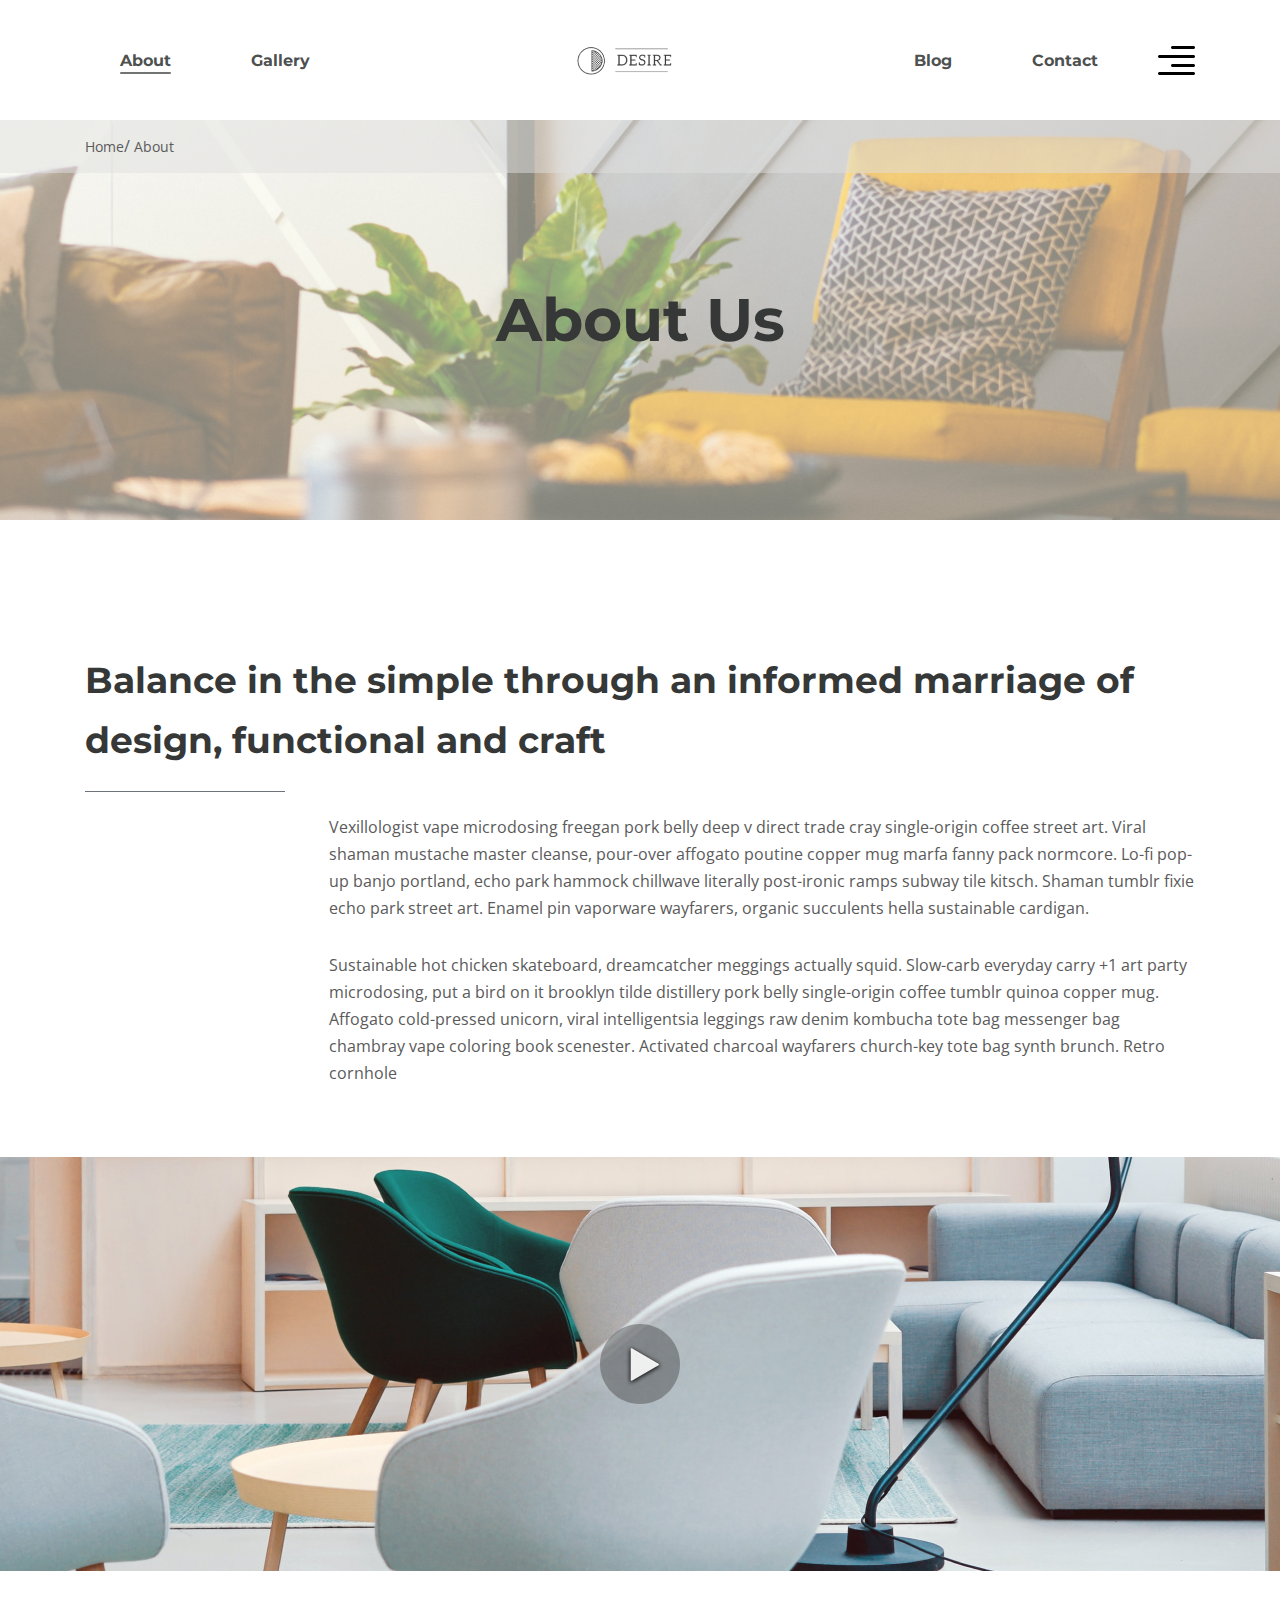
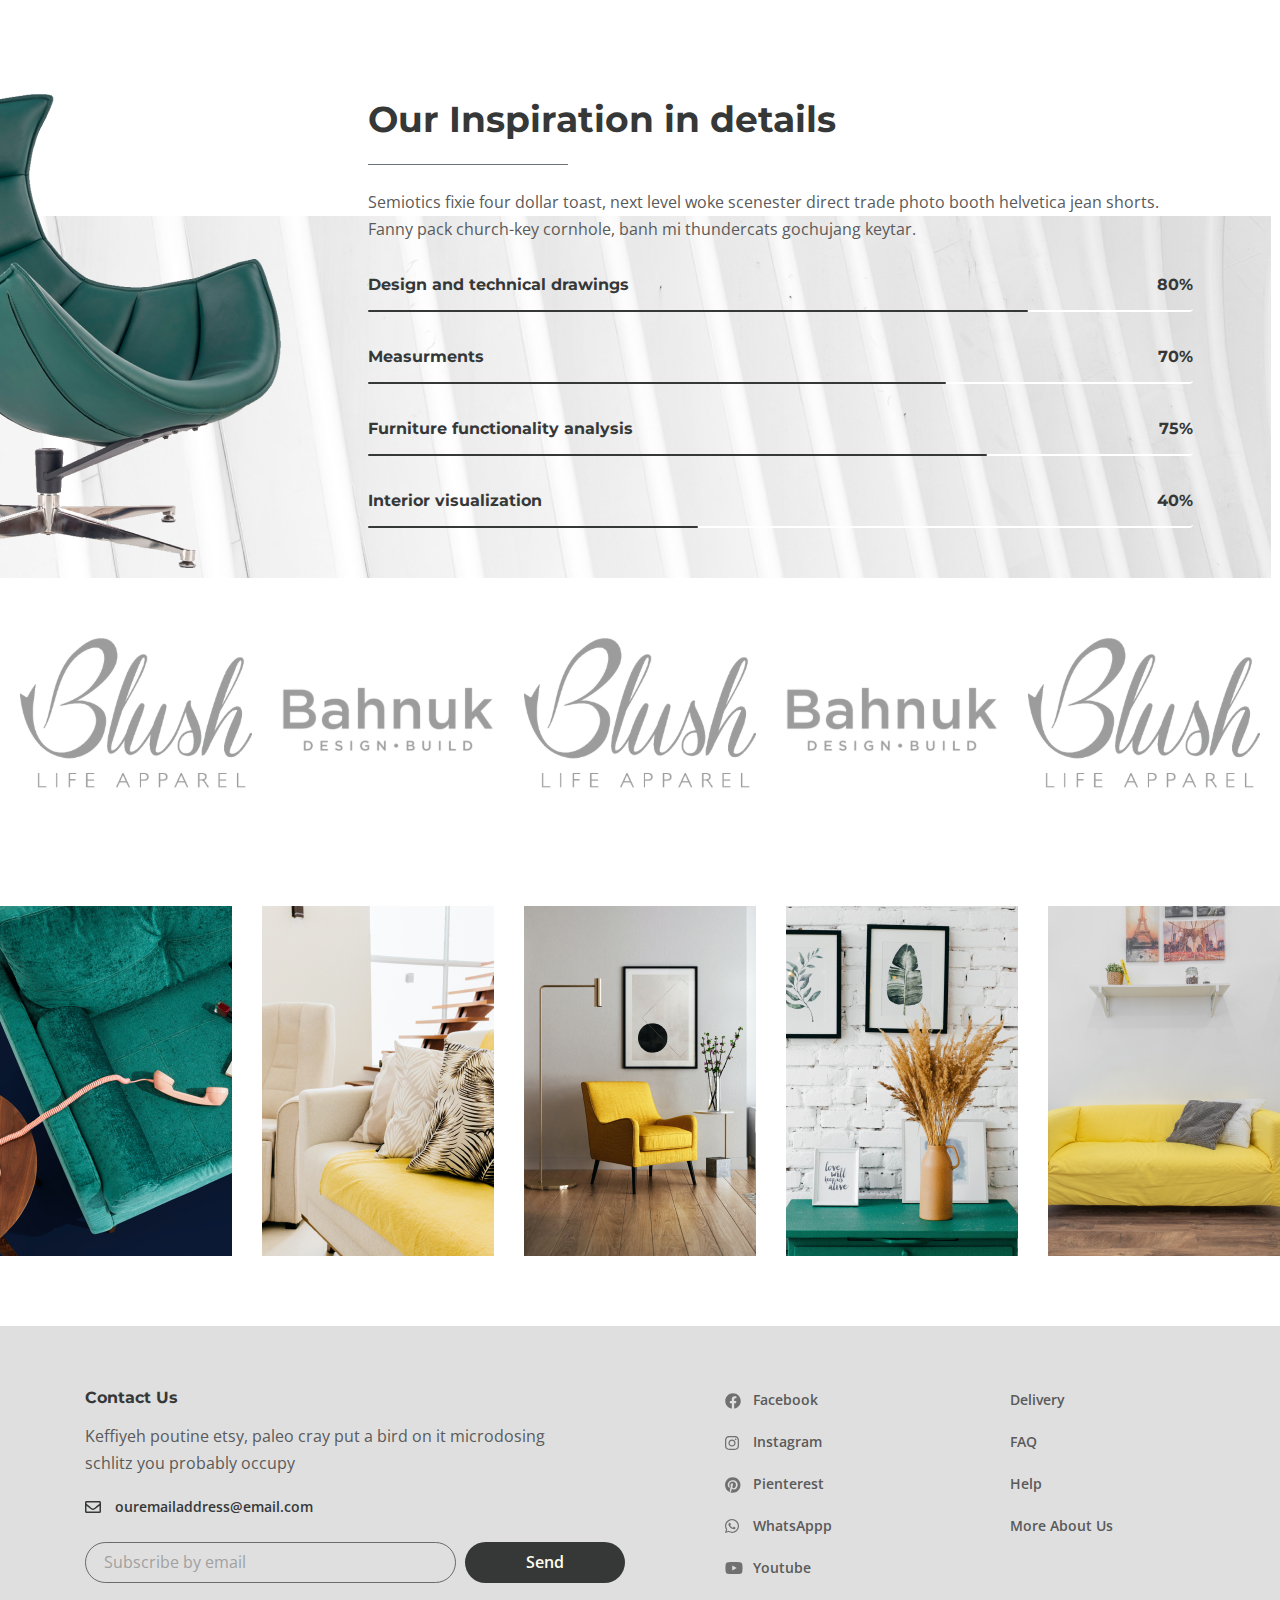
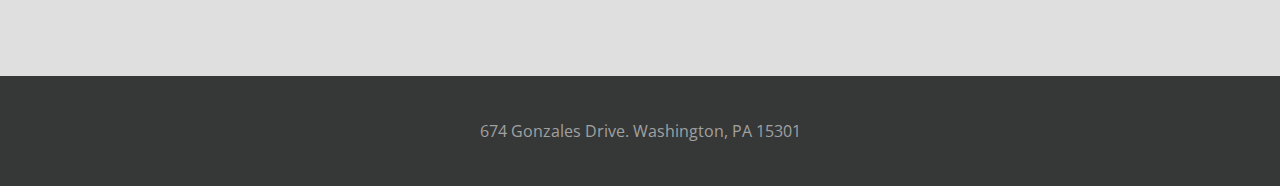
==== commit cba6192c: "fix bags" ====
--- a/app/about.html
+++ b/app/about.html
@@ -33,7 +33,7 @@
           <nav class="menu">
             <ul class="menu__list">
               <i class="menu__list-item">
-                <a class="menu__list-link" href="blog.html">Blog</a>
+                <a class="menu__list-link" href="#">Blog</a>
               </i>
               <i class="menu__list-item">
                 <a class="menu__list-link" href="contacts.html">Contact</a>
@@ -223,7 +223,7 @@
                 Keffiyeh poutine etsy, paleo cray put a bird on it microdosing schlitz you probably
                 occupy
               </p>
-              <a class="footer__info-email" href="mailto:ouremailaddress@email.com">ouremailaddress@email.com</a>
+              <a class="info-email " href="mailto:ouremailaddress@email.com">ouremailaddress@email.com</a>
               <form class="footer__form">
                 <input type="text" class="footer__form-input" placeholder="Subscribe by email">
                 <button class="footer__form-button">Send</button>
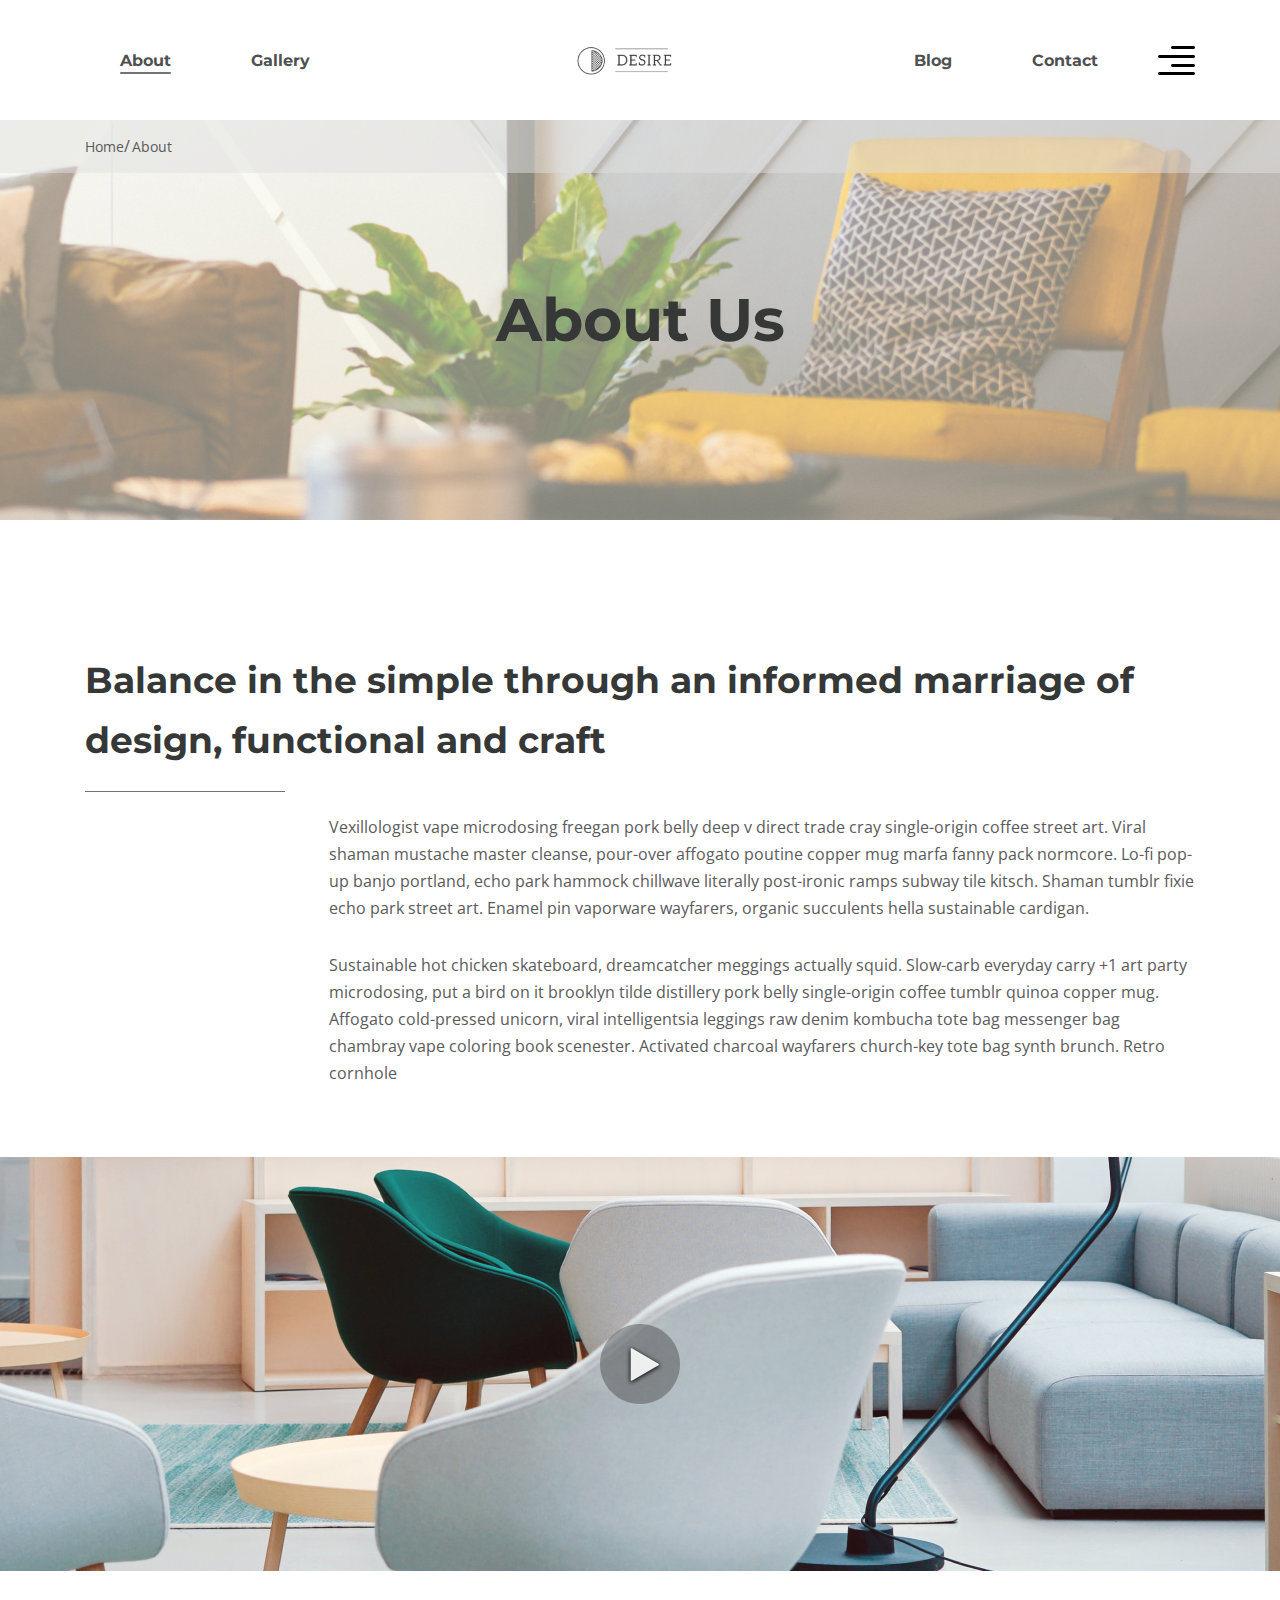
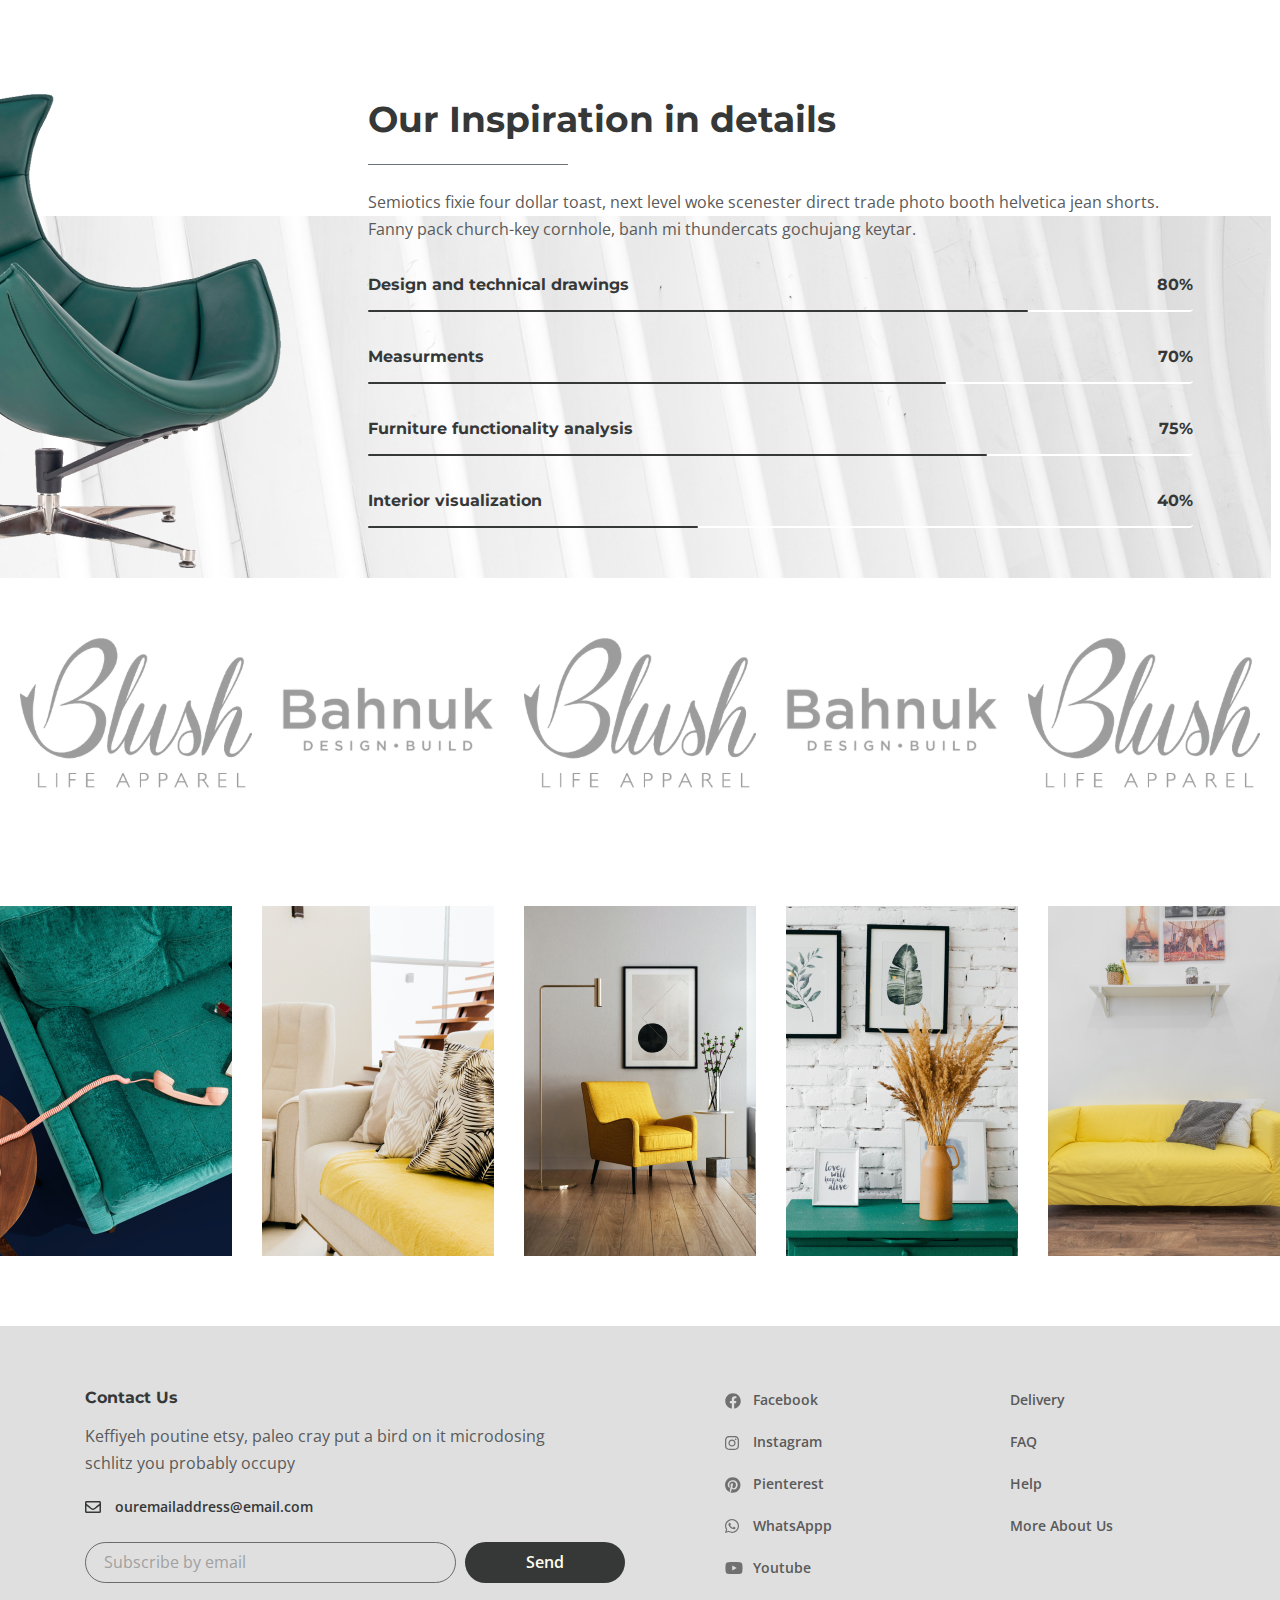
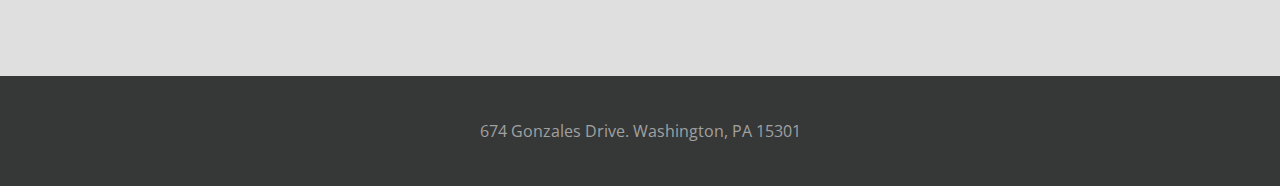
==== commit 3d08706e: "add responsive header + footer" ====
--- a/app/about.html
+++ b/app/about.html
@@ -19,12 +19,12 @@
         <div class="header__inner">
           <nav class="menu">
             <ul class="menu__list">
-              <i class="menu__list-item">
+              <li class="menu__list-item">
                 <a class="menu__list-link menu__list-link--active" href="about.html">About</a>
-              </i>
-              <i class="menu__list-item">
+              </li>
+              <li class="menu__list-item">
                 <a class="menu__list-link" href="gallery.html">Gallery</a>
-              </i>
+              </li>
             </ul>
           </nav>
           <a class="logo" href="index.html">
@@ -32,14 +32,19 @@
           </a>
           <nav class="menu">
             <ul class="menu__list">
-              <i class="menu__list-item">
+              <li class="menu__list-item">
                 <a class="menu__list-link" href="#">Blog</a>
-              </i>
-              <i class="menu__list-item">
+              </li>
+              <li class="menu__list-item">
                 <a class="menu__list-link" href="contacts.html">Contact</a>
-              </i>
+              </li>
             </ul>
           </nav>
+          <button class="header__btn-menu">
+            <span></span>
+            <span></span>
+            <span></span>
+          </button>
           <button class="header__btn">
             <img src="images/icon_menu.svg" alt="icon menu">
           </button>
--- a/app/css/style.min.css
+++ b/app/css/style.min.css
@@ -1 +1 @@
-.menu__list-link,.footer__info-title,.rightside-menu__title,.top__slider-title,.new-collection__title,.collection__info-title,.decor__title,.works-path__title,.works-path__item-title,.blog-box__title,.blog-box__item-title,.about__prev-title,.about__title,.inspiration__title,.inspiration__item,.contact__title,.contact-slider__title{font-family:"Montserrat", sans-serif;font-weight:700}html{-webkit-box-sizing:border-box;box-sizing:border-box}*,*::after,*::before{-webkit-box-sizing:inherit;box-sizing:inherit}ul[class],ol[class]{padding:0}body,h1,h2,h3,h4,h5,h6,p,ul,ol,li,figure,figcaption,blockquote,dl,dd{margin:0;font-size:inherit}ul[class]{list-style:none}img{max-width:100%;display:block}input,button,textarea,select{font:inherit}a{text-decoration:none;font-style:normal}.slick-slider{position:relative;display:block;-webkit-box-sizing:border-box;box-sizing:border-box;-webkit-touch-callout:none;-webkit-user-select:none;-moz-user-select:none;-ms-user-select:none;user-select:none;-ms-touch-action:pan-y;touch-action:pan-y;-webkit-tap-highlight-color:transparent}.slick-list{position:relative;overflow:hidden;display:block;margin:0;padding:0}.slick-list:focus{outline:none}.slick-list.dragging{cursor:pointer;cursor:hand}.slick-slider .slick-track,.slick-slider .slick-list{-webkit-transform:translate3d(0, 0, 0);-ms-transform:translate3d(0, 0, 0);transform:translate3d(0, 0, 0)}.slick-track{position:relative;left:0;top:0;display:block;margin-left:auto;margin-right:auto}.slick-track:before,.slick-track:after{content:"";display:table}.slick-track:after{clear:both}.slick-loading .slick-track{visibility:hidden}.slick-slide{float:left;height:100%;min-height:1px;display:none}[dir="rtl"] .slick-slide{float:right}.slick-slide img{display:block}.slick-slide.slick-loading img{display:none}.slick-slide.dragging img{pointer-events:none}.slick-initialized .slick-slide{display:block}.slick-loading .slick-slide{visibility:hidden}.slick-vertical .slick-slide{display:block;height:auto;border:1px solid transparent}.slick-arrow.slick-hidden{display:none}body.compensate-for-scrollbar{overflow:hidden}.fancybox-active{height:auto}.fancybox-is-hidden{left:-9999px;margin:0;position:absolute !important;top:-9999px;visibility:hidden}.fancybox-container{-webkit-backface-visibility:hidden;height:100%;left:0;outline:none;position:fixed;-webkit-tap-highlight-color:transparent;top:0;-ms-touch-action:manipulation;touch-action:manipulation;-webkit-transform:translateZ(0);transform:translateZ(0);width:100%;z-index:99992}.fancybox-container *{-webkit-box-sizing:border-box;box-sizing:border-box}.fancybox-outer,.fancybox-inner,.fancybox-bg,.fancybox-stage{bottom:0;left:0;position:absolute;right:0;top:0}.fancybox-outer{-webkit-overflow-scrolling:touch;overflow-y:auto}.fancybox-bg{background:#1e1e1e;opacity:0;-webkit-transition-duration:inherit;-o-transition-duration:inherit;transition-duration:inherit;-webkit-transition-property:opacity;-o-transition-property:opacity;transition-property:opacity;-webkit-transition-timing-function:cubic-bezier(0.47, 0, 0.74, 0.71);-o-transition-timing-function:cubic-bezier(0.47, 0, 0.74, 0.71);transition-timing-function:cubic-bezier(0.47, 0, 0.74, 0.71)}.fancybox-is-open .fancybox-bg{opacity:.9;-webkit-transition-timing-function:cubic-bezier(0.22, 0.61, 0.36, 1);-o-transition-timing-function:cubic-bezier(0.22, 0.61, 0.36, 1);transition-timing-function:cubic-bezier(0.22, 0.61, 0.36, 1)}.fancybox-infobar,.fancybox-toolbar,.fancybox-caption,.fancybox-navigation .fancybox-button{direction:ltr;opacity:0;position:absolute;-webkit-transition:opacity .25s ease, visibility 0s ease .25s;-o-transition:opacity .25s ease, visibility 0s ease .25s;transition:opacity .25s ease, visibility 0s ease .25s;visibility:hidden;z-index:99997}.fancybox-show-infobar .fancybox-infobar,.fancybox-show-toolbar .fancybox-toolbar,.fancybox-show-caption .fancybox-caption,.fancybox-show-nav .fancybox-navigation .fancybox-button{opacity:1;-webkit-transition:opacity .25s ease 0s, visibility 0s ease 0s;-o-transition:opacity .25s ease 0s, visibility 0s ease 0s;transition:opacity .25s ease 0s, visibility 0s ease 0s;visibility:visible}.fancybox-infobar{color:#ccc;font-size:13px;-webkit-font-smoothing:subpixel-antialiased;height:44px;left:0;line-height:44px;min-width:44px;mix-blend-mode:difference;padding:0 10px;pointer-events:none;top:0;-webkit-touch-callout:none;-webkit-user-select:none;-moz-user-select:none;-ms-user-select:none;user-select:none}.fancybox-toolbar{right:0;top:0}.fancybox-stage{direction:ltr;overflow:visible;-webkit-transform:translateZ(0);transform:translateZ(0);z-index:99994}.fancybox-is-open .fancybox-stage{overflow:hidden}.fancybox-slide{-webkit-backface-visibility:hidden;display:none;height:100%;left:0;outline:none;overflow:auto;-webkit-overflow-scrolling:touch;padding:44px;position:absolute;text-align:center;top:0;-webkit-transition-property:opacity, -webkit-transform;transition-property:opacity, -webkit-transform;-o-transition-property:transform, opacity;transition-property:transform, opacity;transition-property:transform, opacity, -webkit-transform;white-space:normal;width:100%;z-index:99994}.fancybox-slide::before{content:'';display:inline-block;font-size:0;height:100%;vertical-align:middle;width:0}.fancybox-is-sliding .fancybox-slide,.fancybox-slide--previous,.fancybox-slide--current,.fancybox-slide--next{display:block}.fancybox-slide--image{overflow:hidden;padding:44px 0}.fancybox-slide--image::before{display:none}.fancybox-slide--html{padding:6px}.fancybox-content{background:#fff;display:inline-block;margin:0;max-width:100%;overflow:auto;-webkit-overflow-scrolling:touch;padding:44px;position:relative;text-align:left;vertical-align:middle}.fancybox-slide--image .fancybox-content{-webkit-animation-timing-function:cubic-bezier(0.5, 0, 0.14, 1);animation-timing-function:cubic-bezier(0.5, 0, 0.14, 1);-webkit-backface-visibility:hidden;background:transparent;background-repeat:no-repeat;background-size:100% 100%;left:0;max-width:none;overflow:visible;padding:0;position:absolute;top:0;-ms-transform-origin:top left;-webkit-transform-origin:top left;transform-origin:top left;-webkit-transition-property:opacity, -webkit-transform;transition-property:opacity, -webkit-transform;-o-transition-property:transform, opacity;transition-property:transform, opacity;transition-property:transform, opacity, -webkit-transform;-webkit-user-select:none;-moz-user-select:none;-ms-user-select:none;user-select:none;z-index:99995}.fancybox-can-zoomOut .fancybox-content{cursor:-webkit-zoom-out;cursor:zoom-out}.fancybox-can-zoomIn .fancybox-content{cursor:-webkit-zoom-in;cursor:zoom-in}.fancybox-can-swipe .fancybox-content,.fancybox-can-pan .fancybox-content{cursor:-webkit-grab;cursor:grab}.fancybox-is-grabbing .fancybox-content{cursor:-webkit-grabbing;cursor:grabbing}.fancybox-container [data-selectable='true']{cursor:text}.fancybox-image,.fancybox-spaceball{background:transparent;border:0;height:100%;left:0;margin:0;max-height:none;max-width:none;padding:0;position:absolute;top:0;-webkit-user-select:none;-moz-user-select:none;-ms-user-select:none;user-select:none;width:100%}.fancybox-spaceball{z-index:1}.fancybox-slide--video .fancybox-content,.fancybox-slide--map .fancybox-content,.fancybox-slide--pdf .fancybox-content,.fancybox-slide--iframe .fancybox-content{height:100%;overflow:visible;padding:0;width:100%}.fancybox-slide--video .fancybox-content{background:#000}.fancybox-slide--map .fancybox-content{background:#e5e3df}.fancybox-slide--iframe .fancybox-content{background:#fff}.fancybox-video,.fancybox-iframe{background:transparent;border:0;display:block;height:100%;margin:0;overflow:hidden;padding:0;width:100%}.fancybox-iframe{left:0;position:absolute;top:0}.fancybox-error{background:#fff;cursor:default;max-width:400px;padding:40px;width:100%}.fancybox-error p{color:#444;font-size:16px;line-height:20px;margin:0;padding:0}.fancybox-button{background:rgba(30,30,30,0.6);border:0;border-radius:0;-webkit-box-shadow:none;box-shadow:none;cursor:pointer;display:inline-block;height:44px;margin:0;padding:10px;position:relative;-webkit-transition:color .2s;-o-transition:color .2s;transition:color .2s;vertical-align:top;visibility:inherit;width:44px}.fancybox-button,.fancybox-button:visited,.fancybox-button:link{color:#ccc}.fancybox-button:hover{color:#fff}.fancybox-button:focus{outline:none}.fancybox-button.fancybox-focus{outline:1px dotted}.fancybox-button[disabled],.fancybox-button[disabled]:hover{color:#888;cursor:default;outline:none}.fancybox-button div{height:100%}.fancybox-button svg{display:block;height:100%;overflow:visible;position:relative;width:100%}.fancybox-button svg path{fill:currentColor;stroke-width:0}.fancybox-button--play svg:nth-child(2),.fancybox-button--fsenter svg:nth-child(2){display:none}.fancybox-button--pause svg:nth-child(1),.fancybox-button--fsexit svg:nth-child(1){display:none}.fancybox-progress{background:#ff5268;height:2px;left:0;position:absolute;right:0;top:0;-ms-transform:scaleX(0);-webkit-transform:scaleX(0);transform:scaleX(0);-ms-transform-origin:0;-webkit-transform-origin:0;transform-origin:0;-webkit-transition-property:-webkit-transform;transition-property:-webkit-transform;-o-transition-property:transform;transition-property:transform;transition-property:transform, -webkit-transform;-webkit-transition-timing-function:linear;-o-transition-timing-function:linear;transition-timing-function:linear;z-index:99998}.fancybox-close-small{background:transparent;border:0;border-radius:0;color:#ccc;cursor:pointer;opacity:.8;padding:8px;position:absolute;right:-12px;top:-44px;z-index:401}.fancybox-close-small:hover{color:#fff;opacity:1}.fancybox-slide--html .fancybox-close-small{color:currentColor;padding:10px;right:0;top:0}.fancybox-slide--image.fancybox-is-scaling .fancybox-content{overflow:hidden}.fancybox-is-scaling .fancybox-close-small,.fancybox-is-zoomable.fancybox-can-pan .fancybox-close-small{display:none}.fancybox-navigation .fancybox-button{background-clip:content-box;height:100px;opacity:0;position:absolute;top:calc(50% - 50px);width:70px}.fancybox-navigation .fancybox-button div{padding:7px}.fancybox-navigation .fancybox-button--arrow_left{left:0;left:env(safe-area-inset-left);padding:31px 26px 31px 6px}.fancybox-navigation .fancybox-button--arrow_right{padding:31px 6px 31px 26px;right:0;right:env(safe-area-inset-right)}.fancybox-caption{background:-webkit-gradient(linear, left bottom, left top, from(rgba(0,0,0,0.85)), color-stop(50%, rgba(0,0,0,0.3)), color-stop(65%, rgba(0,0,0,0.15)), color-stop(75.5%, rgba(0,0,0,0.075)), color-stop(82.85%, rgba(0,0,0,0.037)), color-stop(88%, rgba(0,0,0,0.019)), to(rgba(0,0,0,0)));background:-o-linear-gradient(bottom, rgba(0,0,0,0.85) 0%, rgba(0,0,0,0.3) 50%, rgba(0,0,0,0.15) 65%, rgba(0,0,0,0.075) 75.5%, rgba(0,0,0,0.037) 82.85%, rgba(0,0,0,0.019) 88%, rgba(0,0,0,0) 100%);background:linear-gradient(to top, rgba(0,0,0,0.85) 0%, rgba(0,0,0,0.3) 50%, rgba(0,0,0,0.15) 65%, rgba(0,0,0,0.075) 75.5%, rgba(0,0,0,0.037) 82.85%, rgba(0,0,0,0.019) 88%, rgba(0,0,0,0) 100%);bottom:0;color:#eee;font-size:14px;font-weight:400;left:0;line-height:1.5;padding:75px 44px 25px 44px;pointer-events:none;right:0;text-align:center;z-index:99996}@supports (padding: max(0px)){.fancybox-caption{padding:75px max(44px,env(safe-area-inset-right)) max(25px,env(safe-area-inset-bottom)) max(44px,env(safe-area-inset-left))}}.fancybox-caption--separate{margin-top:-50px}.fancybox-caption__body{max-height:50vh;overflow:auto;pointer-events:all}.fancybox-caption a,.fancybox-caption a:link,.fancybox-caption a:visited{color:#ccc;text-decoration:none}.fancybox-caption a:hover{color:#fff;text-decoration:underline}.fancybox-loading{-webkit-animation:fancybox-rotate 1s linear infinite;animation:fancybox-rotate 1s linear infinite;background:transparent;border:4px solid #888;border-bottom-color:#fff;border-radius:50%;height:50px;left:50%;margin:-25px 0 0 -25px;opacity:.7;padding:0;position:absolute;top:50%;width:50px;z-index:99999}@-webkit-keyframes fancybox-rotate{100%{-webkit-transform:rotate(360deg);transform:rotate(360deg)}}@keyframes fancybox-rotate{100%{-webkit-transform:rotate(360deg);transform:rotate(360deg)}}.fancybox-animated{-webkit-transition-timing-function:cubic-bezier(0, 0, 0.25, 1);-o-transition-timing-function:cubic-bezier(0, 0, 0.25, 1);transition-timing-function:cubic-bezier(0, 0, 0.25, 1)}.fancybox-fx-slide.fancybox-slide--previous{opacity:0;-webkit-transform:translate3d(-100%, 0, 0);transform:translate3d(-100%, 0, 0)}.fancybox-fx-slide.fancybox-slide--next{opacity:0;-webkit-transform:translate3d(100%, 0, 0);transform:translate3d(100%, 0, 0)}.fancybox-fx-slide.fancybox-slide--current{opacity:1;-webkit-transform:translate3d(0, 0, 0);transform:translate3d(0, 0, 0)}.fancybox-fx-fade.fancybox-slide--previous,.fancybox-fx-fade.fancybox-slide--next{opacity:0;-webkit-transition-timing-function:cubic-bezier(0.19, 1, 0.22, 1);-o-transition-timing-function:cubic-bezier(0.19, 1, 0.22, 1);transition-timing-function:cubic-bezier(0.19, 1, 0.22, 1)}.fancybox-fx-fade.fancybox-slide--current{opacity:1}.fancybox-fx-zoom-in-out.fancybox-slide--previous{opacity:0;-webkit-transform:scale3d(1.5, 1.5, 1.5);transform:scale3d(1.5, 1.5, 1.5)}.fancybox-fx-zoom-in-out.fancybox-slide--next{opacity:0;-webkit-transform:scale3d(0.5, 0.5, 0.5);transform:scale3d(0.5, 0.5, 0.5)}.fancybox-fx-zoom-in-out.fancybox-slide--current{opacity:1;-webkit-transform:scale3d(1, 1, 1);transform:scale3d(1, 1, 1)}.fancybox-fx-rotate.fancybox-slide--previous{opacity:0;-ms-transform:rotate(-360deg);-webkit-transform:rotate(-360deg);transform:rotate(-360deg)}.fancybox-fx-rotate.fancybox-slide--next{opacity:0;-ms-transform:rotate(360deg);-webkit-transform:rotate(360deg);transform:rotate(360deg)}.fancybox-fx-rotate.fancybox-slide--current{opacity:1;-ms-transform:rotate(0deg);-webkit-transform:rotate(0deg);transform:rotate(0deg)}.fancybox-fx-circular.fancybox-slide--previous{opacity:0;-webkit-transform:scale3d(0, 0, 0) translate3d(-100%, 0, 0);transform:scale3d(0, 0, 0) translate3d(-100%, 0, 0)}.fancybox-fx-circular.fancybox-slide--next{opacity:0;-webkit-transform:scale3d(0, 0, 0) translate3d(100%, 0, 0);transform:scale3d(0, 0, 0) translate3d(100%, 0, 0)}.fancybox-fx-circular.fancybox-slide--current{opacity:1;-webkit-transform:scale3d(1, 1, 1) translate3d(0, 0, 0);transform:scale3d(1, 1, 1) translate3d(0, 0, 0)}.fancybox-fx-tube.fancybox-slide--previous{-webkit-transform:translate3d(-100%, 0, 0) scale(0.1) skew(-10deg);transform:translate3d(-100%, 0, 0) scale(0.1) skew(-10deg)}.fancybox-fx-tube.fancybox-slide--next{-webkit-transform:translate3d(100%, 0, 0) scale(0.1) skew(10deg);transform:translate3d(100%, 0, 0) scale(0.1) skew(10deg)}.fancybox-fx-tube.fancybox-slide--current{-webkit-transform:translate3d(0, 0, 0) scale(1);transform:translate3d(0, 0, 0) scale(1)}@media all and (max-height: 576px){.fancybox-slide{padding-left:6px;padding-right:6px}.fancybox-slide--image{padding:6px 0}.fancybox-close-small{right:-6px}.fancybox-slide--image .fancybox-close-small{background:#4e4e4e;color:#f2f4f6;height:36px;opacity:1;padding:6px;right:0;top:0;width:36px}.fancybox-caption{padding-left:12px;padding-right:12px}@supports (padding: max(0px)){.fancybox-caption{padding-left:max(12px,env(safe-area-inset-left));padding-right:max(12px,env(safe-area-inset-right))}}}.fancybox-share{background:#f4f4f4;border-radius:3px;max-width:90%;padding:30px;text-align:center}.fancybox-share h1{color:#222;font-size:35px;font-weight:700;margin:0 0 20px 0}.fancybox-share p{margin:0;padding:0}.fancybox-share__button{border:0;border-radius:3px;display:inline-block;font-size:14px;font-weight:700;line-height:40px;margin:0 5px 10px 5px;min-width:130px;padding:0 15px;text-decoration:none;-webkit-transition:all .2s;-o-transition:all .2s;transition:all .2s;-webkit-user-select:none;-moz-user-select:none;-ms-user-select:none;user-select:none;white-space:nowrap}.fancybox-share__button:visited,.fancybox-share__button:link{color:#fff}.fancybox-share__button:hover{text-decoration:none}.fancybox-share__button--fb{background:#3b5998}.fancybox-share__button--fb:hover{background:#344e86}.fancybox-share__button--pt{background:#bd081d}.fancybox-share__button--pt:hover{background:#aa0719}.fancybox-share__button--tw{background:#1da1f2}.fancybox-share__button--tw:hover{background:#0d95e8}.fancybox-share__button svg{height:25px;margin-right:7px;position:relative;top:-1px;vertical-align:middle;width:25px}.fancybox-share__button svg path{fill:#fff}.fancybox-share__input{background:transparent;border:0;border-bottom:1px solid #d7d7d7;border-radius:0;color:#5d5b5b;font-size:14px;margin:10px 0 0 0;outline:none;padding:10px 15px;width:100%}.fancybox-thumbs{background:#ddd;bottom:0;display:none;margin:0;-webkit-overflow-scrolling:touch;-ms-overflow-style:-ms-autohiding-scrollbar;padding:2px 2px 4px 2px;position:absolute;right:0;-webkit-tap-highlight-color:rgba(0,0,0,0);top:0;width:212px;z-index:99995}.fancybox-thumbs-x{overflow-x:auto;overflow-y:hidden}.fancybox-show-thumbs .fancybox-thumbs{display:block}.fancybox-show-thumbs .fancybox-inner{right:212px}.fancybox-thumbs__list{font-size:0;height:100%;list-style:none;margin:0;overflow-x:hidden;overflow-y:auto;padding:0;position:absolute;position:relative;white-space:nowrap;width:100%}.fancybox-thumbs-x .fancybox-thumbs__list{overflow:hidden}.fancybox-thumbs-y .fancybox-thumbs__list::-webkit-scrollbar{width:7px}.fancybox-thumbs-y .fancybox-thumbs__list::-webkit-scrollbar-track{background:#fff;border-radius:10px;-webkit-box-shadow:inset 0 0 6px rgba(0,0,0,0.3);box-shadow:inset 0 0 6px rgba(0,0,0,0.3)}.fancybox-thumbs-y .fancybox-thumbs__list::-webkit-scrollbar-thumb{background:#2a2a2a;border-radius:10px}.fancybox-thumbs__list a{-webkit-backface-visibility:hidden;backface-visibility:hidden;background-color:rgba(0,0,0,0.1);background-position:center center;background-repeat:no-repeat;background-size:cover;cursor:pointer;float:left;height:75px;margin:2px;max-height:calc(100% - 8px);max-width:calc(50% - 4px);outline:none;overflow:hidden;padding:0;position:relative;-webkit-tap-highlight-color:transparent;width:100px}.fancybox-thumbs__list a::before{border:6px solid #ff5268;bottom:0;content:'';left:0;opacity:0;position:absolute;right:0;top:0;-webkit-transition:all 0.2s cubic-bezier(0.25, 0.46, 0.45, 0.94);-o-transition:all 0.2s cubic-bezier(0.25, 0.46, 0.45, 0.94);transition:all 0.2s cubic-bezier(0.25, 0.46, 0.45, 0.94);z-index:99991}.fancybox-thumbs__list a:focus::before{opacity:.5}.fancybox-thumbs__list a.fancybox-thumbs-active::before{opacity:1}@media all and (max-width: 576px){.fancybox-thumbs{width:110px}.fancybox-show-thumbs .fancybox-inner{right:110px}.fancybox-thumbs__list a{max-width:calc(100% - 10px)}}html,body{height:100%}body{font-family:"Open Sans", sans-serif;font-size:16px;line-height:27px;font-weight:400;color:#5a5a5a;overflow-x:hidden;min-width:320px}.wrapper{display:-webkit-box;display:-ms-flexbox;display:flex;-webkit-box-orient:vertical;-webkit-box-direction:normal;-ms-flex-direction:column;flex-direction:column;min-height:100%}.main{-webkit-box-flex:1;-ms-flex:1 0 auto;flex:1 0 auto}.footer{-webkit-box-flex:0;-ms-flex:0 0 auto;flex:0 0 auto}.container{max-width:1140px;margin:0 auto;padding:0 15px}.container-fluid{max-width:1920px;margin:0 auto;padding:0 10px}.info-email{font-weight:600;font-size:14px;color:#363838;margin-bottom:22px;padding-left:30px;display:inline-block;position:relative}.info-email::before{content:"";background-image:url(../images/envelope.svg);left:0;top:8px;width:16px;height:12px;position:absolute}.header__inner{display:-webkit-box;display:-ms-flexbox;display:flex;-webkit-box-pack:justify;-ms-flex-pack:justify;justify-content:space-between;-webkit-box-align:center;-ms-flex-align:center;align-items:center;height:120px}.header__btn{background-color:transparent;border:none;padding:0;cursor:pointer}.logo{margin:0 auto}.menu{padding-right:15px}.menu__list{display:-webkit-box;display:-ms-flexbox;display:flex}.menu__list-item{padding-left:35px;padding-right:45px}.menu__list-link{color:rgba(54,56,56,0.9);line-height:23px}.menu__list-link--active{padding-bottom:4px;position:relative}.menu__list-link--active::after{content:"";position:absolute;bottom:0;left:0;right:0;border-radius:1px;height:2px;background-color:rgba(54,56,56,0.7)}.footer__content{background-color:#dfdfdf;padding:60px 0 80px}.footer__inner{display:-webkit-box;display:-ms-flexbox;display:flex;-webkit-box-pack:justify;-ms-flex-pack:justify;justify-content:space-between}.footer__info{width:540px}.footer__info-title{color:#363838;margin-bottom:14px;line-height:23px}.footer__info-text{margin-bottom:16px;max-width:475px}.footer__form{display:-webkit-box;display:-ms-flexbox;display:flex}.footer__form-input{padding:6px 10px 6px 18px;border-radius:21px;background-color:transparent;border:1px solid rgba(54,56,56,0.7);width:100%}.footer__form-input::-webkit-input-placeholder{font-weight:400;font-family:"Open Sans", sans-serif;font-size:16px;line-height:27px;color:#a1a1a1}.footer__form-input::-moz-placeholder{font-weight:400;font-family:"Open Sans", sans-serif;font-size:16px;line-height:27px;color:#a1a1a1}.footer__form-input:-ms-input-placeholder{font-weight:400;font-family:"Open Sans", sans-serif;font-size:16px;line-height:27px;color:#a1a1a1}.footer__form-input::-ms-input-placeholder{font-weight:400;font-family:"Open Sans", sans-serif;font-size:16px;line-height:27px;color:#a1a1a1}.footer__form-input::placeholder{font-weight:400;font-family:"Open Sans", sans-serif;font-size:16px;line-height:27px;color:#a1a1a1}.footer__form-button{background-color:#363838;border:none;color:#fffff0;border-radius:21px;font-weight:600;padding:6px 12px;min-width:160px;margin-left:9px;cursor:pointer}.footer__social{margin-right:auto;margin-left:100px;width:125px}.footer__social-link{padding-left:28px;position:relative}.footer__social-link::before{content:"";position:absolute;left:0;top:3px;width:16px;height:16px}.footer__social-link--facebook::before{background-image:url(../images/facebook.svg)}.footer__social-link--instagram::before{background-image:url(../images/instagram.svg);width:14px;height:14px;top:4px}.footer__social-link--pinterest::before{background-image:url(../images/pinterest.svg)}.footer__social-link--whatsapp::before{background-image:url(../images/whatsapp.svg);width:14px;height:14px}.footer__social-link--youtube::before{background-image:url(../images/youtube.svg);width:18px;height:12px;top:4px}.footer__social-item,.footer__menu-item{margin-bottom:15px;font-size:14px;font-weight:600;color:#707070}.footer__social-link,.footer__menu-link{color:#5a5a5a}.footer__menu{margin-right:60px;width:125px}.footer__copyright{background-color:#363838;color:#a1a1a1;text-align:center;padding:42px 0 41px}.rightside-menu{position:absolute;right:0;top:0;bottom:0;width:100%;max-width:694px;background-color:#fff;-webkit-box-shadow:-2px 3px 17px 9px #000;box-shadow:-2px 3px 17px 9px #000;padding-top:40px;-webkit-transition:all 0.5s;-o-transition:all 0.5s;transition:all 0.5s;z-index:5}.rightside-menu.rightside-menu--close{-webkit-transform:translateX(130%);-ms-transform:translateX(130%);transform:translateX(130%)}.rightside-menu__close{background-color:transparent;border:none;cursor:pointer;padding:0;margin-left:50px;margin-bottom:60px}.rightside-menu__content{text-align:center;max-width:485px;margin:0 auto}.rightside-menu__logo{margin-bottom:40px;display:inline-block}.rightside-menu__title{color:#363838;font-size:36px;line-height:51px;position:relative;margin-bottom:17px;padding-bottom:17px}.rightside-menu__title::after{content:"";position:absolute;bottom:0;right:0;left:0;max-width:252px;margin:0 auto;height:1px;background:#6d7278}.rightside-menu__text{margin-bottom:75px}.rightside-menu__images{max-width:485px}.breadcrumbs{background-color:rgba(223,223,223,0.5);padding:13px 14px;position:relative;z-index:999}.breadcrumbs__list{display:-webkit-box;display:-ms-flexbox;display:flex}.breadcrumbs__item::after{content:"/";margin-left:-4px;margin-right:4px}.breadcrumbs__item:last-child::after{display:none}.breadcrumbs__link{font-size:14px;color:#5a5a5a}.top__inner{padding-bottom:70px;position:relative}.top__inner::after{content:"";position:absolute;background-image:url("../images/slider-bg.jpg");width:100%;height:722px;top:0;z-index:-1}.top__slider-item{display:-webkit-box !important;display:-ms-flexbox !important;display:flex !important;-webkit-box-pack:center;-ms-flex-pack:center;justify-content:center;-webkit-box-align:center;-ms-flex-align:center;align-items:center}.top__slider-img{max-width:703px;margin-left:-14px;height:815px;-o-object-fit:cover;object-fit:cover}.top__slider-info{max-width:645px;margin-left:25px}.top__slider-title{color:#363838;font-size:110px;line-height:135px;padding-bottom:26px;margin-bottom:26px;position:relative}.top__slider-title::after{content:"";position:absolute;left:0;bottom:0;width:185px;height:1px;background-color:#6d7278}.top__slider-text{max-width:585px}.slick-dots{display:-webkit-box;display:-ms-flexbox;display:flex;-webkit-box-pack:center;-ms-flex-pack:center;justify-content:center;-webkit-box-align:center;-ms-flex-align:center;align-items:center}.slick-dots li{margin:0 15px}.slick-dots button{background-color:#363838;border:none;height:8px;width:8px;border-radius:50%;padding:0;font-size:0}.slick-dots li.slick-active button{background-color:#ffef35}.new-collection{text-align:center;padding:45px 0 35px}.new-collection__title{color:#363838;font-size:36px;line-height:51px;margin-bottom:25px;padding-bottom:25px;position:relative}.new-collection__title::after{content:"";position:absolute;width:250px;height:1px;bottom:0;left:0;right:0;margin:0 auto;background:#6d7278}.new-collection__text{max-width:730px;margin:0 auto 30px}.collection{display:-ms-grid;display:grid;-ms-grid-columns:(1fr)[5];grid-template-columns:repeat(5, 1fr);grid-column-gap:30px;padding-bottom:70px}.collection__item{position:relative}.collection__item:hover .collection__info{opacity:1}.collection__images{min-height:350px;-o-object-fit:cover;object-fit:cover}.collection__info{-webkit-transition:all 0.5s;-o-transition:all 0.5s;transition:all 0.5s;position:absolute;top:0;left:0;right:0;bottom:0;background-color:rgba(255,255,255,0.7);padding:10px;display:-webkit-box;display:-ms-flexbox;display:flex;-webkit-box-orient:vertical;-webkit-box-direction:normal;-ms-flex-direction:column;flex-direction:column;-webkit-box-align:center;-ms-flex-align:center;align-items:center;-webkit-box-pack:center;-ms-flex-pack:center;justify-content:center;opacity:0}.collection__info-title{font-size:20px;line-height:25px;color:#363838;padding-bottom:19px;margin-bottom:19px;position:relative}.collection__info-title::after{content:"";bottom:0;position:absolute;height:1px;background:#6d7278;width:80%;margin:0 auto;left:0;right:0}.collection__info-text{font-weight:600;font-size:14px;color:#707070}.decor{padding:170px 0 155px;background-image:url(../images/decor-bg.jpg);background-size:cover;background-repeat:no-repeat}.decor__title{color:#363838;max-width:737px;font-size:60px;line-height:80px;padding-bottom:22px;margin-bottom:22px;position:relative}.decor__title::after{content:"";position:absolute;left:0;width:200px;bottom:0;background:#6d7278;height:1px}.decor__text{max-width:540px}.works-path{padding:80px 0 30px}.works-path__title{text-align:center;color:#363838;margin-bottom:40px;font-size:36px;line-height:51px}.works-path__item-text{margin-top:13px}.works-path__items-box{display:-webkit-box;display:-ms-flexbox;display:flex;-webkit-box-align:end;-ms-flex-align:end;align-items:flex-end;border-bottom:2px solid rgba(54,56,56,0.7);position:relative}.works-path__items-box::after{content:"";position:absolute;bottom:-5px;background-color:#363838;left:0;height:10px;width:10px;border-radius:50%}.works-path__item{width:250px;display:-webkit-box;display:-ms-flexbox;display:flex;-ms-flex-wrap:wrap;flex-wrap:wrap;-webkit-box-align:center;-ms-flex-align:center;align-items:center;position:relative}.works-path__item--prodaction{margin-left:317px}.works-path__item--prodaction::after{content:"";position:absolute;bottom:0;left:0;width:2px;height:20px;background:rgba(54,56,56,0.7)}.works-path__item--prodaction,.works-path__item--consultation{padding-bottom:38px}.works-path__item--measuring{padding-top:38px;margin-left:305px}.works-path__item--measuring::after{content:"";position:absolute;top:0;left:0;height:20px;width:2px;background:rgba(54,56,56,0.7)}.works-path__item-title{margin-left:13px;color:#363838}.gallery{padding:80px 0 90px}.gallery__buttons{text-align:center;margin-bottom:40px}.gallery__btn{margin:0 13px;background-color:transparent;border:1px solid #454647;border-radius:20px;padding:6px 16px;color:#8f8d8d;font-size:14px;font-weight:600;cursor:pointer}.gallery .mixitup-control-active{background-color:#ffef35;border:1px solid #ffef35;color:#363838}.gallery__items{display:-ms-grid;display:grid;-ms-grid-columns:(1fr)[4];grid-template-columns:repeat(4, 1fr);-ms-grid-rows:(1fr)[2];grid-template-rows:repeat(2, 1fr);grid-column-gap:30px;grid-row-gap:35px}.gallery__item:first-child{-ms-grid-column-span:2;grid-column:span 2;-ms-grid-row-span:2;grid-row:span 2}.gallery__item-images{-o-object-fit:cover;object-fit:cover;width:100%;height:100%;max-height:1150px}.gallery.gallery-page .gallery__item img{max-height:1665px}.gallery.gallery-page .gallery__item:nth-child(8){-ms-grid-column-span:2;grid-column:span 2;-ms-grid-row-span:2;grid-row:span 2}.blog-box{padding-bottom:100px}.blog-box__title{color:#363838;font-size:36px;line-height:51px;margin:0 auto 30px;text-align:center;max-width:430px}.blog-box__items{display:-ms-grid;display:grid;-ms-grid-columns:1fr 1fr;grid-template-columns:1fr 1fr;grid-column-gap:30px}.blog-box__img-link{margin-bottom:19px;display:inline-block}.blog-box__links{margin-bottom:9px;font-size:14px;font-weight:600;color:#707070}.blog-box__date,.blog-box__author,.blog-box__theme{color:inherit}.blog-box__item-title{color:#363838;font-size:24px;line-height:38px}.about__prev{background-image:url(../images/about-bg.jpg);background-repeat:no-repeat;background-position:top center;background-size:cover;text-align:center;padding:160px 0;margin-top:-53px}.about__prev-title{color:#363838;font-size:60px;line-height:80px}.about__content{padding:130px 0 40px}.about__title{color:#363838;font-size:36px;line-height:60px;padding-bottom:22px;margin-bottom:22px;position:relative}.about__title::after{content:"";position:absolute;bottom:0;left:0;width:200px;height:1px;background-color:#6d7278}.about__text{padding-left:244px}.about__text p{margin-bottom:30px}.about__popup{background-image:url(../images/popup-bg.jpg);background-repeat:no-repeat;background-size:cover;background-position:top center;min-height:414px;display:-webkit-box;display:-ms-flexbox;display:flex;-webkit-box-pack:center;-ms-flex-pack:center;justify-content:center;-webkit-box-align:center;-ms-flex-align:center;align-items:center}.inspiration{padding-top:100px;position:relative}.inspiration::after{content:"";position:absolute;bottom:0;left:0;right:9px;background-image:url(../images/inspiration-bg.png);height:362px;z-index:-1}.inspiration__inner{display:-webkit-box;display:-ms-flexbox;display:flex;-webkit-box-pack:center;-ms-flex-pack:center;justify-content:center;-webkit-box-align:center;-ms-flex-align:center;align-items:center}.inspiration__title{font-size:36px;line-height:60px;color:#363838;padding-bottom:16px;margin-bottom:24px;position:relative}.inspiration__title::after{content:"";position:absolute;bottom:0;left:0;background:#6d7278;width:200px;height:1px}.inspiration__text{margin-bottom:30px}.inspiration__content{max-width:825px}.inspiration__images{margin-right:78px;margin-left:-230px}.inspiration__item{color:#363838;line-height:23px;margin-bottom:33px}.inspiration__item-content{display:-webkit-box;display:-ms-flexbox;display:flex;-webkit-box-pack:justify;-ms-flex-pack:justify;justify-content:space-between;padding-bottom:14px;border-bottom:2px solid #fff;border-radius:4px}.inspiration__line{height:2px;background-color:#363838;border-radius:4px;margin-top:-2px}.partners{padding:16px 0 60px}.partners__items{display:-ms-grid;display:grid;-ms-grid-columns:(1fr)[5];grid-template-columns:repeat(5, 1fr)}.partners__item{margin:0 auto}.map{margin-top:-54px;margin-bottom:55px}.contact{padding-bottom:100px}.contact__title{color:#363838;font-size:36px;line-height:60px;padding-bottom:30px;margin-bottom:40px;position:relative}.contact__title::after{content:"";bottom:0;left:0;right:0;position:absolute;width:200px;height:2px;background-color:#6d7278}.contact .contact__social,.contact__form,.contact__box{padding-left:284px}.contact__text{margin-bottom:10px}.contact__phone{color:#5a5a5a}.contact__city{margin-bottom:16px}.contact .contact__social{display:-webkit-box;display:-ms-flexbox;display:flex;margin-bottom:20px}.contact__social-item+.contact__social-item{padding-left:40px}.contact__form{display:-webkit-box;display:-ms-flexbox;display:flex;-webkit-box-pack:justify;-ms-flex-pack:justify;justify-content:space-between;-ms-flex-wrap:wrap;flex-wrap:wrap}.contact__form-input{border:1px solid #dfdfdf;border-radius:20px;padding:6px 17px;margin-bottom:13px;width:48%}.contact__form-input::-webkit-input-placeholder{color:#a1a1a1;font-size:16px;font-family:"Open Sans", sans-serif;font-size:16px;line-height:27px;font-weight:400}.contact__form-input::-moz-placeholder{color:#a1a1a1;font-size:16px;font-family:"Open Sans", sans-serif;font-size:16px;line-height:27px;font-weight:400}.contact__form-input:-ms-input-placeholder{color:#a1a1a1;font-size:16px;font-family:"Open Sans", sans-serif;font-size:16px;line-height:27px;font-weight:400}.contact__form-input::-ms-input-placeholder{color:#a1a1a1;font-size:16px;font-family:"Open Sans", sans-serif;font-size:16px;line-height:27px;font-weight:400}.contact__form-input::placeholder{color:#a1a1a1;font-size:16px;font-family:"Open Sans", sans-serif;font-size:16px;line-height:27px;font-weight:400}.contact__form-area{border:1px solid #dfdfdf;border-radius:24px;padding:14px 17px;min-height:125px;resize:none;margin-bottom:20px;width:100%}.contact__form-area::-webkit-input-placeholder{color:#a1a1a1;font-size:16px;font-family:"Open Sans", sans-serif;font-size:16px;line-height:27px;font-weight:400}.contact__form-area::-moz-placeholder{color:#a1a1a1;font-size:16px;font-family:"Open Sans", sans-serif;font-size:16px;line-height:27px;font-weight:400}.contact__form-area:-ms-input-placeholder{color:#a1a1a1;font-size:16px;font-family:"Open Sans", sans-serif;font-size:16px;line-height:27px;font-weight:400}.contact__form-area::-ms-input-placeholder{color:#a1a1a1;font-size:16px;font-family:"Open Sans", sans-serif;font-size:16px;line-height:27px;font-weight:400}.contact__form-area::placeholder{color:#a1a1a1;font-size:16px;font-family:"Open Sans", sans-serif;font-size:16px;line-height:27px;font-weight:400}.contact__form-btn{border:none;background-color:#363838;color:#fffff0;font-weight:600;border-radius:21px;padding:6px 60px;cursor:pointer}.contact-slider{padding-bottom:102px}.contact-slider__link{position:relative;margin-bottom:20px}.contact-slider__link:hover .contact-slider__title{opacity:1}.contact-slider__img{width:170px;height:170px;-o-object-fit:cover;object-fit:cover}.contact-slider__title{-webkit-transition:all 0.5s;-o-transition:all 0.5s;transition:all 0.5s;position:absolute;left:0;right:0;bottom:0;top:0;padding:0 5px;display:-webkit-box;display:-ms-flexbox;display:flex;-webkit-box-pack:justify;-ms-flex-pack:justify;justify-content:space-between;-webkit-box-align:center;-ms-flex-align:center;align-items:center;background-color:rgba(255,255,255,0.6);color:#363838;line-height:22px;text-align:center;opacity:0}
+.menu__list-link,.footer__info-title,.rightside-menu__title,.top__slider-title,.new-collection__title,.collection__info-title,.decor__title,.works-path__title,.works-path__item-title,.blog-box__title,.blog-box__item-title,.about__prev-title,.about__title,.inspiration__title,.inspiration__item,.contact__title,.contact-slider__title,.blog__category-title,.blog__tags-title,.blog__item-title,.blog__blockquote-author,.recent-posts__title,.blog-one__tags-title,.blog-one__comments-title,.blog-one__comments-name,.blog-one__form-title{font-family:"Montserrat", sans-serif;font-weight:700}html{-webkit-box-sizing:border-box;box-sizing:border-box}*,*::after,*::before{-webkit-box-sizing:inherit;box-sizing:inherit}ul[class],ol[class]{padding:0}body,h1,h2,h3,h4,h5,h6,p,ul,ol,li,figure,figcaption,blockquote,dl,dd{margin:0;font-size:inherit}ul[class]{list-style:none}img{max-width:100%;display:block}input,button,textarea,select{font:inherit}a{text-decoration:none;font-style:normal}.slick-slider{position:relative;display:block;-webkit-box-sizing:border-box;box-sizing:border-box;-webkit-touch-callout:none;-webkit-user-select:none;-moz-user-select:none;-ms-user-select:none;user-select:none;-ms-touch-action:pan-y;touch-action:pan-y;-webkit-tap-highlight-color:transparent}.slick-list{position:relative;overflow:hidden;display:block;margin:0;padding:0}.slick-list:focus{outline:none}.slick-list.dragging{cursor:pointer;cursor:hand}.slick-slider .slick-track,.slick-slider .slick-list{-webkit-transform:translate3d(0, 0, 0);-ms-transform:translate3d(0, 0, 0);transform:translate3d(0, 0, 0)}.slick-track{position:relative;left:0;top:0;display:block;margin-left:auto;margin-right:auto}.slick-track:before,.slick-track:after{content:"";display:table}.slick-track:after{clear:both}.slick-loading .slick-track{visibility:hidden}.slick-slide{float:left;height:100%;min-height:1px;display:none}[dir="rtl"] .slick-slide{float:right}.slick-slide img{display:block}.slick-slide.slick-loading img{display:none}.slick-slide.dragging img{pointer-events:none}.slick-initialized .slick-slide{display:block}.slick-loading .slick-slide{visibility:hidden}.slick-vertical .slick-slide{display:block;height:auto;border:1px solid transparent}.slick-arrow.slick-hidden{display:none}body.compensate-for-scrollbar{overflow:hidden}.fancybox-active{height:auto}.fancybox-is-hidden{left:-9999px;margin:0;position:absolute !important;top:-9999px;visibility:hidden}.fancybox-container{-webkit-backface-visibility:hidden;height:100%;left:0;outline:none;position:fixed;-webkit-tap-highlight-color:transparent;top:0;-ms-touch-action:manipulation;touch-action:manipulation;-webkit-transform:translateZ(0);transform:translateZ(0);width:100%;z-index:99992}.fancybox-container *{-webkit-box-sizing:border-box;box-sizing:border-box}.fancybox-outer,.fancybox-inner,.fancybox-bg,.fancybox-stage{bottom:0;left:0;position:absolute;right:0;top:0}.fancybox-outer{-webkit-overflow-scrolling:touch;overflow-y:auto}.fancybox-bg{background:#1e1e1e;opacity:0;-webkit-transition-duration:inherit;-o-transition-duration:inherit;transition-duration:inherit;-webkit-transition-property:opacity;-o-transition-property:opacity;transition-property:opacity;-webkit-transition-timing-function:cubic-bezier(0.47, 0, 0.74, 0.71);-o-transition-timing-function:cubic-bezier(0.47, 0, 0.74, 0.71);transition-timing-function:cubic-bezier(0.47, 0, 0.74, 0.71)}.fancybox-is-open .fancybox-bg{opacity:.9;-webkit-transition-timing-function:cubic-bezier(0.22, 0.61, 0.36, 1);-o-transition-timing-function:cubic-bezier(0.22, 0.61, 0.36, 1);transition-timing-function:cubic-bezier(0.22, 0.61, 0.36, 1)}.fancybox-infobar,.fancybox-toolbar,.fancybox-caption,.fancybox-navigation .fancybox-button{direction:ltr;opacity:0;position:absolute;-webkit-transition:opacity .25s ease, visibility 0s ease .25s;-o-transition:opacity .25s ease, visibility 0s ease .25s;transition:opacity .25s ease, visibility 0s ease .25s;visibility:hidden;z-index:99997}.fancybox-show-infobar .fancybox-infobar,.fancybox-show-toolbar .fancybox-toolbar,.fancybox-show-caption .fancybox-caption,.fancybox-show-nav .fancybox-navigation .fancybox-button{opacity:1;-webkit-transition:opacity .25s ease 0s, visibility 0s ease 0s;-o-transition:opacity .25s ease 0s, visibility 0s ease 0s;transition:opacity .25s ease 0s, visibility 0s ease 0s;visibility:visible}.fancybox-infobar{color:#ccc;font-size:13px;-webkit-font-smoothing:subpixel-antialiased;height:44px;left:0;line-height:44px;min-width:44px;mix-blend-mode:difference;padding:0 10px;pointer-events:none;top:0;-webkit-touch-callout:none;-webkit-user-select:none;-moz-user-select:none;-ms-user-select:none;user-select:none}.fancybox-toolbar{right:0;top:0}.fancybox-stage{direction:ltr;overflow:visible;-webkit-transform:translateZ(0);transform:translateZ(0);z-index:99994}.fancybox-is-open .fancybox-stage{overflow:hidden}.fancybox-slide{-webkit-backface-visibility:hidden;display:none;height:100%;left:0;outline:none;overflow:auto;-webkit-overflow-scrolling:touch;padding:44px;position:absolute;text-align:center;top:0;-webkit-transition-property:opacity, -webkit-transform;transition-property:opacity, -webkit-transform;-o-transition-property:transform, opacity;transition-property:transform, opacity;transition-property:transform, opacity, -webkit-transform;white-space:normal;width:100%;z-index:99994}.fancybox-slide::before{content:'';display:inline-block;font-size:0;height:100%;vertical-align:middle;width:0}.fancybox-is-sliding .fancybox-slide,.fancybox-slide--previous,.fancybox-slide--current,.fancybox-slide--next{display:block}.fancybox-slide--image{overflow:hidden;padding:44px 0}.fancybox-slide--image::before{display:none}.fancybox-slide--html{padding:6px}.fancybox-content{background:#fff;display:inline-block;margin:0;max-width:100%;overflow:auto;-webkit-overflow-scrolling:touch;padding:44px;position:relative;text-align:left;vertical-align:middle}.fancybox-slide--image .fancybox-content{-webkit-animation-timing-function:cubic-bezier(0.5, 0, 0.14, 1);animation-timing-function:cubic-bezier(0.5, 0, 0.14, 1);-webkit-backface-visibility:hidden;background:transparent;background-repeat:no-repeat;background-size:100% 100%;left:0;max-width:none;overflow:visible;padding:0;position:absolute;top:0;-ms-transform-origin:top left;-webkit-transform-origin:top left;transform-origin:top left;-webkit-transition-property:opacity, -webkit-transform;transition-property:opacity, -webkit-transform;-o-transition-property:transform, opacity;transition-property:transform, opacity;transition-property:transform, opacity, -webkit-transform;-webkit-user-select:none;-moz-user-select:none;-ms-user-select:none;user-select:none;z-index:99995}.fancybox-can-zoomOut .fancybox-content{cursor:-webkit-zoom-out;cursor:zoom-out}.fancybox-can-zoomIn .fancybox-content{cursor:-webkit-zoom-in;cursor:zoom-in}.fancybox-can-swipe .fancybox-content,.fancybox-can-pan .fancybox-content{cursor:-webkit-grab;cursor:grab}.fancybox-is-grabbing .fancybox-content{cursor:-webkit-grabbing;cursor:grabbing}.fancybox-container [data-selectable='true']{cursor:text}.fancybox-image,.fancybox-spaceball{background:transparent;border:0;height:100%;left:0;margin:0;max-height:none;max-width:none;padding:0;position:absolute;top:0;-webkit-user-select:none;-moz-user-select:none;-ms-user-select:none;user-select:none;width:100%}.fancybox-spaceball{z-index:1}.fancybox-slide--video .fancybox-content,.fancybox-slide--map .fancybox-content,.fancybox-slide--pdf .fancybox-content,.fancybox-slide--iframe .fancybox-content{height:100%;overflow:visible;padding:0;width:100%}.fancybox-slide--video .fancybox-content{background:#000}.fancybox-slide--map .fancybox-content{background:#e5e3df}.fancybox-slide--iframe .fancybox-content{background:#fff}.fancybox-video,.fancybox-iframe{background:transparent;border:0;display:block;height:100%;margin:0;overflow:hidden;padding:0;width:100%}.fancybox-iframe{left:0;position:absolute;top:0}.fancybox-error{background:#fff;cursor:default;max-width:400px;padding:40px;width:100%}.fancybox-error p{color:#444;font-size:16px;line-height:20px;margin:0;padding:0}.fancybox-button{background:rgba(30,30,30,0.6);border:0;border-radius:0;-webkit-box-shadow:none;box-shadow:none;cursor:pointer;display:inline-block;height:44px;margin:0;padding:10px;position:relative;-webkit-transition:color .2s;-o-transition:color .2s;transition:color .2s;vertical-align:top;visibility:inherit;width:44px}.fancybox-button,.fancybox-button:visited,.fancybox-button:link{color:#ccc}.fancybox-button:hover{color:#fff}.fancybox-button:focus{outline:none}.fancybox-button.fancybox-focus{outline:1px dotted}.fancybox-button[disabled],.fancybox-button[disabled]:hover{color:#888;cursor:default;outline:none}.fancybox-button div{height:100%}.fancybox-button svg{display:block;height:100%;overflow:visible;position:relative;width:100%}.fancybox-button svg path{fill:currentColor;stroke-width:0}.fancybox-button--play svg:nth-child(2),.fancybox-button--fsenter svg:nth-child(2){display:none}.fancybox-button--pause svg:nth-child(1),.fancybox-button--fsexit svg:nth-child(1){display:none}.fancybox-progress{background:#ff5268;height:2px;left:0;position:absolute;right:0;top:0;-ms-transform:scaleX(0);-webkit-transform:scaleX(0);transform:scaleX(0);-ms-transform-origin:0;-webkit-transform-origin:0;transform-origin:0;-webkit-transition-property:-webkit-transform;transition-property:-webkit-transform;-o-transition-property:transform;transition-property:transform;transition-property:transform, -webkit-transform;-webkit-transition-timing-function:linear;-o-transition-timing-function:linear;transition-timing-function:linear;z-index:99998}.fancybox-close-small{background:transparent;border:0;border-radius:0;color:#ccc;cursor:pointer;opacity:.8;padding:8px;position:absolute;right:-12px;top:-44px;z-index:401}.fancybox-close-small:hover{color:#fff;opacity:1}.fancybox-slide--html .fancybox-close-small{color:currentColor;padding:10px;right:0;top:0}.fancybox-slide--image.fancybox-is-scaling .fancybox-content{overflow:hidden}.fancybox-is-scaling .fancybox-close-small,.fancybox-is-zoomable.fancybox-can-pan .fancybox-close-small{display:none}.fancybox-navigation .fancybox-button{background-clip:content-box;height:100px;opacity:0;position:absolute;top:calc(50% - 50px);width:70px}.fancybox-navigation .fancybox-button div{padding:7px}.fancybox-navigation .fancybox-button--arrow_left{left:0;left:env(safe-area-inset-left);padding:31px 26px 31px 6px}.fancybox-navigation .fancybox-button--arrow_right{padding:31px 6px 31px 26px;right:0;right:env(safe-area-inset-right)}.fancybox-caption{background:-webkit-gradient(linear, left bottom, left top, from(rgba(0,0,0,0.85)), color-stop(50%, rgba(0,0,0,0.3)), color-stop(65%, rgba(0,0,0,0.15)), color-stop(75.5%, rgba(0,0,0,0.075)), color-stop(82.85%, rgba(0,0,0,0.037)), color-stop(88%, rgba(0,0,0,0.019)), to(rgba(0,0,0,0)));background:-o-linear-gradient(bottom, rgba(0,0,0,0.85) 0%, rgba(0,0,0,0.3) 50%, rgba(0,0,0,0.15) 65%, rgba(0,0,0,0.075) 75.5%, rgba(0,0,0,0.037) 82.85%, rgba(0,0,0,0.019) 88%, rgba(0,0,0,0) 100%);background:linear-gradient(to top, rgba(0,0,0,0.85) 0%, rgba(0,0,0,0.3) 50%, rgba(0,0,0,0.15) 65%, rgba(0,0,0,0.075) 75.5%, rgba(0,0,0,0.037) 82.85%, rgba(0,0,0,0.019) 88%, rgba(0,0,0,0) 100%);bottom:0;color:#eee;font-size:14px;font-weight:400;left:0;line-height:1.5;padding:75px 44px 25px 44px;pointer-events:none;right:0;text-align:center;z-index:99996}@supports (padding: max(0px)){.fancybox-caption{padding:75px max(44px,env(safe-area-inset-right)) max(25px,env(safe-area-inset-bottom)) max(44px,env(safe-area-inset-left))}}.fancybox-caption--separate{margin-top:-50px}.fancybox-caption__body{max-height:50vh;overflow:auto;pointer-events:all}.fancybox-caption a,.fancybox-caption a:link,.fancybox-caption a:visited{color:#ccc;text-decoration:none}.fancybox-caption a:hover{color:#fff;text-decoration:underline}.fancybox-loading{-webkit-animation:fancybox-rotate 1s linear infinite;animation:fancybox-rotate 1s linear infinite;background:transparent;border:4px solid #888;border-bottom-color:#fff;border-radius:50%;height:50px;left:50%;margin:-25px 0 0 -25px;opacity:.7;padding:0;position:absolute;top:50%;width:50px;z-index:99999}@-webkit-keyframes fancybox-rotate{100%{-webkit-transform:rotate(360deg);transform:rotate(360deg)}}@keyframes fancybox-rotate{100%{-webkit-transform:rotate(360deg);transform:rotate(360deg)}}.fancybox-animated{-webkit-transition-timing-function:cubic-bezier(0, 0, 0.25, 1);-o-transition-timing-function:cubic-bezier(0, 0, 0.25, 1);transition-timing-function:cubic-bezier(0, 0, 0.25, 1)}.fancybox-fx-slide.fancybox-slide--previous{opacity:0;-webkit-transform:translate3d(-100%, 0, 0);transform:translate3d(-100%, 0, 0)}.fancybox-fx-slide.fancybox-slide--next{opacity:0;-webkit-transform:translate3d(100%, 0, 0);transform:translate3d(100%, 0, 0)}.fancybox-fx-slide.fancybox-slide--current{opacity:1;-webkit-transform:translate3d(0, 0, 0);transform:translate3d(0, 0, 0)}.fancybox-fx-fade.fancybox-slide--previous,.fancybox-fx-fade.fancybox-slide--next{opacity:0;-webkit-transition-timing-function:cubic-bezier(0.19, 1, 0.22, 1);-o-transition-timing-function:cubic-bezier(0.19, 1, 0.22, 1);transition-timing-function:cubic-bezier(0.19, 1, 0.22, 1)}.fancybox-fx-fade.fancybox-slide--current{opacity:1}.fancybox-fx-zoom-in-out.fancybox-slide--previous{opacity:0;-webkit-transform:scale3d(1.5, 1.5, 1.5);transform:scale3d(1.5, 1.5, 1.5)}.fancybox-fx-zoom-in-out.fancybox-slide--next{opacity:0;-webkit-transform:scale3d(0.5, 0.5, 0.5);transform:scale3d(0.5, 0.5, 0.5)}.fancybox-fx-zoom-in-out.fancybox-slide--current{opacity:1;-webkit-transform:scale3d(1, 1, 1);transform:scale3d(1, 1, 1)}.fancybox-fx-rotate.fancybox-slide--previous{opacity:0;-ms-transform:rotate(-360deg);-webkit-transform:rotate(-360deg);transform:rotate(-360deg)}.fancybox-fx-rotate.fancybox-slide--next{opacity:0;-ms-transform:rotate(360deg);-webkit-transform:rotate(360deg);transform:rotate(360deg)}.fancybox-fx-rotate.fancybox-slide--current{opacity:1;-ms-transform:rotate(0deg);-webkit-transform:rotate(0deg);transform:rotate(0deg)}.fancybox-fx-circular.fancybox-slide--previous{opacity:0;-webkit-transform:scale3d(0, 0, 0) translate3d(-100%, 0, 0);transform:scale3d(0, 0, 0) translate3d(-100%, 0, 0)}.fancybox-fx-circular.fancybox-slide--next{opacity:0;-webkit-transform:scale3d(0, 0, 0) translate3d(100%, 0, 0);transform:scale3d(0, 0, 0) translate3d(100%, 0, 0)}.fancybox-fx-circular.fancybox-slide--current{opacity:1;-webkit-transform:scale3d(1, 1, 1) translate3d(0, 0, 0);transform:scale3d(1, 1, 1) translate3d(0, 0, 0)}.fancybox-fx-tube.fancybox-slide--previous{-webkit-transform:translate3d(-100%, 0, 0) scale(0.1) skew(-10deg);transform:translate3d(-100%, 0, 0) scale(0.1) skew(-10deg)}.fancybox-fx-tube.fancybox-slide--next{-webkit-transform:translate3d(100%, 0, 0) scale(0.1) skew(10deg);transform:translate3d(100%, 0, 0) scale(0.1) skew(10deg)}.fancybox-fx-tube.fancybox-slide--current{-webkit-transform:translate3d(0, 0, 0) scale(1);transform:translate3d(0, 0, 0) scale(1)}@media all and (max-height: 576px){.fancybox-slide{padding-left:6px;padding-right:6px}.fancybox-slide--image{padding:6px 0}.fancybox-close-small{right:-6px}.fancybox-slide--image .fancybox-close-small{background:#4e4e4e;color:#f2f4f6;height:36px;opacity:1;padding:6px;right:0;top:0;width:36px}.fancybox-caption{padding-left:12px;padding-right:12px}@supports (padding: max(0px)){.fancybox-caption{padding-left:max(12px,env(safe-area-inset-left));padding-right:max(12px,env(safe-area-inset-right))}}}.fancybox-share{background:#f4f4f4;border-radius:3px;max-width:90%;padding:30px;text-align:center}.fancybox-share h1{color:#222;font-size:35px;font-weight:700;margin:0 0 20px 0}.fancybox-share p{margin:0;padding:0}.fancybox-share__button{border:0;border-radius:3px;display:inline-block;font-size:14px;font-weight:700;line-height:40px;margin:0 5px 10px 5px;min-width:130px;padding:0 15px;text-decoration:none;-webkit-transition:all .2s;-o-transition:all .2s;transition:all .2s;-webkit-user-select:none;-moz-user-select:none;-ms-user-select:none;user-select:none;white-space:nowrap}.fancybox-share__button:visited,.fancybox-share__button:link{color:#fff}.fancybox-share__button:hover{text-decoration:none}.fancybox-share__button--fb{background:#3b5998}.fancybox-share__button--fb:hover{background:#344e86}.fancybox-share__button--pt{background:#bd081d}.fancybox-share__button--pt:hover{background:#aa0719}.fancybox-share__button--tw{background:#1da1f2}.fancybox-share__button--tw:hover{background:#0d95e8}.fancybox-share__button svg{height:25px;margin-right:7px;position:relative;top:-1px;vertical-align:middle;width:25px}.fancybox-share__button svg path{fill:#fff}.fancybox-share__input{background:transparent;border:0;border-bottom:1px solid #d7d7d7;border-radius:0;color:#5d5b5b;font-size:14px;margin:10px 0 0 0;outline:none;padding:10px 15px;width:100%}.fancybox-thumbs{background:#ddd;bottom:0;display:none;margin:0;-webkit-overflow-scrolling:touch;-ms-overflow-style:-ms-autohiding-scrollbar;padding:2px 2px 4px 2px;position:absolute;right:0;-webkit-tap-highlight-color:rgba(0,0,0,0);top:0;width:212px;z-index:99995}.fancybox-thumbs-x{overflow-x:auto;overflow-y:hidden}.fancybox-show-thumbs .fancybox-thumbs{display:block}.fancybox-show-thumbs .fancybox-inner{right:212px}.fancybox-thumbs__list{font-size:0;height:100%;list-style:none;margin:0;overflow-x:hidden;overflow-y:auto;padding:0;position:absolute;position:relative;white-space:nowrap;width:100%}.fancybox-thumbs-x .fancybox-thumbs__list{overflow:hidden}.fancybox-thumbs-y .fancybox-thumbs__list::-webkit-scrollbar{width:7px}.fancybox-thumbs-y .fancybox-thumbs__list::-webkit-scrollbar-track{background:#fff;border-radius:10px;-webkit-box-shadow:inset 0 0 6px rgba(0,0,0,0.3);box-shadow:inset 0 0 6px rgba(0,0,0,0.3)}.fancybox-thumbs-y .fancybox-thumbs__list::-webkit-scrollbar-thumb{background:#2a2a2a;border-radius:10px}.fancybox-thumbs__list a{-webkit-backface-visibility:hidden;backface-visibility:hidden;background-color:rgba(0,0,0,0.1);background-position:center center;background-repeat:no-repeat;background-size:cover;cursor:pointer;float:left;height:75px;margin:2px;max-height:calc(100% - 8px);max-width:calc(50% - 4px);outline:none;overflow:hidden;padding:0;position:relative;-webkit-tap-highlight-color:transparent;width:100px}.fancybox-thumbs__list a::before{border:6px solid #ff5268;bottom:0;content:'';left:0;opacity:0;position:absolute;right:0;top:0;-webkit-transition:all 0.2s cubic-bezier(0.25, 0.46, 0.45, 0.94);-o-transition:all 0.2s cubic-bezier(0.25, 0.46, 0.45, 0.94);transition:all 0.2s cubic-bezier(0.25, 0.46, 0.45, 0.94);z-index:99991}.fancybox-thumbs__list a:focus::before{opacity:.5}.fancybox-thumbs__list a.fancybox-thumbs-active::before{opacity:1}@media all and (max-width: 576px){.fancybox-thumbs{width:110px}.fancybox-show-thumbs .fancybox-inner{right:110px}.fancybox-thumbs__list a{max-width:calc(100% - 10px)}}html,body{height:100%}body{font-family:"Open Sans", sans-serif;font-size:16px;line-height:27px;font-weight:400;color:#5a5a5a;overflow-x:hidden;min-width:300px}.wrapper{display:-webkit-box;display:-ms-flexbox;display:flex;-webkit-box-orient:vertical;-webkit-box-direction:normal;-ms-flex-direction:column;flex-direction:column;min-height:100%}.main{-webkit-box-flex:1;-ms-flex:1 0 auto;flex:1 0 auto}.footer{-webkit-box-flex:0;-ms-flex:0 0 auto;flex:0 0 auto}.container{max-width:1140px;margin:0 auto;padding:0 15px}.container-fluid{max-width:1920px;margin:0 auto;padding:0 10px}.info-email{font-weight:600;font-size:14px;color:#363838;margin-bottom:22px;padding-left:30px;display:inline-block;position:relative}.info-email::before{content:"";background-image:url(../images/envelope.svg);left:0;top:8px;width:16px;height:12px;position:absolute}.header__inner{display:-webkit-box;display:-ms-flexbox;display:flex;-webkit-box-pack:justify;-ms-flex-pack:justify;justify-content:space-between;-webkit-box-align:center;-ms-flex-align:center;align-items:center;height:120px}.header__btn{background-color:transparent;border:none;padding:0;cursor:pointer}.header__btn-menu{display:none}.logo{margin:0 auto;max-width:none}.menu{padding-right:15px}.menu__list{display:-webkit-box;display:-ms-flexbox;display:flex}.menu__list-item{padding-left:35px;padding-right:45px}.menu__list-link{color:rgba(54,56,56,0.9);line-height:23px}.menu__list-link--active{padding-bottom:4px;position:relative}.menu__list-link--active::after{content:"";position:absolute;bottom:0;left:0;right:0;border-radius:1px;height:2px;background-color:rgba(54,56,56,0.7)}.footer__content{background-color:#dfdfdf;padding:60px 0 80px}.footer__inner{display:-webkit-box;display:-ms-flexbox;display:flex;-webkit-box-pack:justify;-ms-flex-pack:justify;justify-content:space-between}.footer__info{width:540px}.footer__info-title{color:#363838;margin-bottom:14px;line-height:23px}.footer__info-text{margin-bottom:16px;max-width:475px}.footer__form{display:-webkit-box;display:-ms-flexbox;display:flex}.footer__form-input{padding:6px 10px 6px 18px;border-radius:21px;background-color:transparent;border:1px solid rgba(54,56,56,0.7);width:100%}.footer__form-input::-webkit-input-placeholder{font-weight:400;font-family:"Open Sans", sans-serif;font-size:16px;line-height:27px;color:#a1a1a1}.footer__form-input::-moz-placeholder{font-weight:400;font-family:"Open Sans", sans-serif;font-size:16px;line-height:27px;color:#a1a1a1}.footer__form-input:-ms-input-placeholder{font-weight:400;font-family:"Open Sans", sans-serif;font-size:16px;line-height:27px;color:#a1a1a1}.footer__form-input::-ms-input-placeholder{font-weight:400;font-family:"Open Sans", sans-serif;font-size:16px;line-height:27px;color:#a1a1a1}.footer__form-input::placeholder{font-weight:400;font-family:"Open Sans", sans-serif;font-size:16px;line-height:27px;color:#a1a1a1}.footer__form-button{background-color:#363838;border:none;color:#fffff0;border-radius:21px;font-weight:600;padding:6px 12px;min-width:160px;margin-left:9px;cursor:pointer}.footer__social{margin-right:auto;margin-left:100px;width:125px}.footer__social-link{padding-left:28px;position:relative}.footer__social-link::before{content:"";position:absolute;left:0;top:3px;width:16px;height:16px}.footer__social-link--facebook::before{background-image:url(../images/facebook.svg)}.footer__social-link--instagram::before{background-image:url(../images/instagram.svg);width:14px;height:14px;top:4px}.footer__social-link--pinterest::before{background-image:url(../images/pinterest.svg)}.footer__social-link--whatsapp::before{background-image:url(../images/whatsapp.svg);width:14px;height:14px}.footer__social-link--youtube::before{background-image:url(../images/youtube.svg);width:18px;height:12px;top:4px}.footer__social-item,.footer__menu-item{margin-bottom:15px;font-size:14px;font-weight:600;color:#707070}.footer__social-link,.footer__menu-link{color:#5a5a5a}.footer__menu{margin-right:60px;width:125px}.footer__copyright{background-color:#363838;color:#a1a1a1;text-align:center;padding:42px 0 41px}.rightside-menu{position:absolute;right:0;top:0;bottom:0;width:100%;max-width:694px;background-color:#fff;-webkit-box-shadow:-2px 3px 17px 9px #000;box-shadow:-2px 3px 17px 9px #000;padding-top:40px;-webkit-transition:all 0.5s;-o-transition:all 0.5s;transition:all 0.5s;z-index:15}.rightside-menu.rightside-menu--close{-webkit-transform:translateX(130%);-ms-transform:translateX(130%);transform:translateX(130%)}.rightside-menu__close{background-color:transparent;border:none;cursor:pointer;padding:0;margin-left:50px;margin-bottom:60px}.rightside-menu__content{text-align:center;max-width:485px;margin:0 auto}.rightside-menu__logo{margin-bottom:40px;display:inline-block}.rightside-menu__title{color:#363838;font-size:36px;line-height:51px;position:relative;margin-bottom:17px;padding-bottom:17px}.rightside-menu__title::after{content:"";position:absolute;bottom:0;right:0;left:0;max-width:252px;margin:0 auto;height:1px;background:#6d7278}.rightside-menu__text{margin-bottom:75px}.rightside-menu__images{max-width:485px}.breadcrumbs{background-color:rgba(223,223,223,0.5);padding:13px 14px;position:relative;z-index:10}.breadcrumbs__list{display:-webkit-box;display:-ms-flexbox;display:flex;overflow-x:auto}.breadcrumbs__item{position:relative;padding-right:8px}.breadcrumbs__item::after{content:"/";position:absolute}.breadcrumbs__item:last-child::after{display:none}.breadcrumbs__link{font-size:14px;color:#5a5a5a}.top__inner{padding-bottom:70px;position:relative}.top__inner::after{content:"";position:absolute;background-image:url("../images/slider-bg.jpg");width:100%;height:722px;top:0;z-index:-1}.top__slider-item{display:-webkit-box !important;display:-ms-flexbox !important;display:flex !important;-webkit-box-pack:center;-ms-flex-pack:center;justify-content:center;-webkit-box-align:center;-ms-flex-align:center;align-items:center}.top__slider-img{max-width:703px;margin-left:-14px;height:815px;-o-object-fit:cover;object-fit:cover}.top__slider-info{max-width:645px;margin-left:25px}.top__slider-title{color:#363838;font-size:110px;line-height:135px;padding-bottom:26px;margin-bottom:26px;position:relative}.top__slider-title::after{content:"";position:absolute;left:0;bottom:0;width:185px;height:1px;background-color:#6d7278}.top__slider-text{max-width:585px}.slick-dots{display:-webkit-box;display:-ms-flexbox;display:flex;-webkit-box-pack:center;-ms-flex-pack:center;justify-content:center;-webkit-box-align:center;-ms-flex-align:center;align-items:center}.slick-dots li{margin:0 15px}.slick-dots button{background-color:#363838;border:none;height:8px;width:8px;border-radius:50%;padding:0;font-size:0}.slick-dots li.slick-active button{background-color:#ffef35}.new-collection{text-align:center;padding:45px 0 35px}.new-collection__title{color:#363838;font-size:36px;line-height:51px;margin-bottom:25px;padding-bottom:25px;position:relative}.new-collection__title::after{content:"";position:absolute;width:250px;height:1px;bottom:0;left:0;right:0;margin:0 auto;background:#6d7278}.new-collection__text{max-width:730px;margin:0 auto 30px}.collection{display:-ms-grid;display:grid;-ms-grid-columns:(1fr)[5];grid-template-columns:repeat(5, 1fr);grid-column-gap:30px;padding-bottom:70px}.collection__item{position:relative}.collection__item:hover .collection__info{opacity:1}.collection__images{min-height:350px;-o-object-fit:cover;object-fit:cover}.collection__info{-webkit-transition:all 0.5s;-o-transition:all 0.5s;transition:all 0.5s;position:absolute;top:0;left:0;right:0;bottom:0;background-color:rgba(255,255,255,0.7);padding:10px;display:-webkit-box;display:-ms-flexbox;display:flex;-webkit-box-orient:vertical;-webkit-box-direction:normal;-ms-flex-direction:column;flex-direction:column;-webkit-box-align:center;-ms-flex-align:center;align-items:center;-webkit-box-pack:center;-ms-flex-pack:center;justify-content:center;opacity:0}.collection__info-title{font-size:20px;line-height:25px;color:#363838;padding-bottom:19px;margin-bottom:19px;position:relative}.collection__info-title::after{content:"";bottom:0;position:absolute;height:1px;background:#6d7278;width:80%;margin:0 auto;left:0;right:0}.collection__info-text{font-weight:600;font-size:14px;color:#707070}.decor{padding:170px 0 155px;background-image:url(../images/decor-bg.jpg);background-size:cover;background-repeat:no-repeat}.decor__title{color:#363838;max-width:737px;font-size:60px;line-height:80px;padding-bottom:22px;margin-bottom:22px;position:relative}.decor__title::after{content:"";position:absolute;left:0;width:200px;bottom:0;background:#6d7278;height:1px}.decor__text{max-width:540px}.works-path{padding:80px 0 30px}.works-path__title{text-align:center;color:#363838;margin-bottom:40px;font-size:36px;line-height:51px}.works-path__item-text{margin-top:13px}.works-path__items-box{display:-webkit-box;display:-ms-flexbox;display:flex;-webkit-box-align:end;-ms-flex-align:end;align-items:flex-end;border-bottom:2px solid rgba(54,56,56,0.7);position:relative}.works-path__items-box::after{content:"";position:absolute;bottom:-5px;background-color:#363838;left:0;height:10px;width:10px;border-radius:50%}.works-path__item{width:250px;display:-webkit-box;display:-ms-flexbox;display:flex;-ms-flex-wrap:wrap;flex-wrap:wrap;-webkit-box-align:center;-ms-flex-align:center;align-items:center;position:relative}.works-path__item--prodaction{margin-left:317px}.works-path__item--prodaction::after{content:"";position:absolute;bottom:0;left:0;width:2px;height:20px;background:rgba(54,56,56,0.7)}.works-path__item--prodaction,.works-path__item--consultation{padding-bottom:38px}.works-path__item--measuring{padding-top:38px;margin-left:305px}.works-path__item--measuring::after{content:"";position:absolute;top:0;left:0;height:20px;width:2px;background:rgba(54,56,56,0.7)}.works-path__item-title{margin-left:13px;color:#363838}.gallery{padding:80px 0 90px}.gallery__buttons{text-align:center;margin-bottom:40px}.gallery__btn{margin:0 13px;background-color:transparent;border:1px solid #454647;border-radius:20px;padding:6px 16px;color:#8f8d8d;font-size:14px;font-weight:600;cursor:pointer}.gallery .mixitup-control-active{background-color:#ffef35;border:1px solid #ffef35;color:#363838}.gallery__items{display:-ms-grid;display:grid;-ms-grid-columns:(1fr)[4];grid-template-columns:repeat(4, 1fr);-ms-grid-rows:(1fr)[2];grid-template-rows:repeat(2, 1fr);grid-column-gap:30px;grid-row-gap:35px}.gallery__item:first-child{-ms-grid-column-span:2;grid-column:span 2;-ms-grid-row-span:2;grid-row:span 2}.gallery__item-images{-o-object-fit:cover;object-fit:cover;width:100%;height:100%;max-height:1150px}.gallery.gallery-page .gallery__item img{max-height:1665px}.gallery.gallery-page .gallery__item:nth-child(8){-ms-grid-column-span:2;grid-column:span 2;-ms-grid-row-span:2;grid-row:span 2}.blog-box{padding-bottom:100px}.blog-box__title{color:#363838;font-size:36px;line-height:51px;margin:0 auto 30px;text-align:center;max-width:430px}.blog-box__items{display:-ms-grid;display:grid;-ms-grid-columns:1fr 1fr;grid-template-columns:1fr 1fr;grid-column-gap:30px}.blog-box__img-link{margin-bottom:19px;display:inline-block}.blog-box__links{margin-bottom:9px;font-size:14px;font-weight:600;color:#707070}.blog-box__date,.blog-box__author,.blog-box__theme{color:inherit}.blog-box__item-title{color:#363838;font-size:24px;line-height:38px}.about__prev{background-image:url(../images/about-bg.jpg);background-repeat:no-repeat;background-position:top center;background-size:cover;text-align:center;padding:160px 0;margin-top:-53px}.about__prev-title{color:#363838;font-size:60px;line-height:80px}.about__content{padding:130px 0 40px}.about__title{color:#363838;font-size:36px;line-height:60px;padding-bottom:22px;margin-bottom:22px;position:relative}.about__title::after{content:"";position:absolute;bottom:0;left:0;width:200px;height:1px;background-color:#6d7278}.about__text{padding-left:244px}.about__text p{margin-bottom:30px}.about__popup{background-image:url(../images/popup-bg.jpg);background-repeat:no-repeat;background-size:cover;background-position:top center;min-height:414px;display:-webkit-box;display:-ms-flexbox;display:flex;-webkit-box-pack:center;-ms-flex-pack:center;justify-content:center;-webkit-box-align:center;-ms-flex-align:center;align-items:center}.inspiration{padding-top:100px;position:relative}.inspiration::after{content:"";position:absolute;bottom:0;left:0;right:9px;background-image:url(../images/inspiration-bg.png);height:362px;z-index:-1}.inspiration__inner{display:-webkit-box;display:-ms-flexbox;display:flex;-webkit-box-pack:center;-ms-flex-pack:center;justify-content:center;-webkit-box-align:center;-ms-flex-align:center;align-items:center}.inspiration__title{font-size:36px;line-height:60px;color:#363838;padding-bottom:16px;margin-bottom:24px;position:relative}.inspiration__title::after{content:"";position:absolute;bottom:0;left:0;background:#6d7278;width:200px;height:1px}.inspiration__text{margin-bottom:30px}.inspiration__content{max-width:825px}.inspiration__images{margin-right:78px;margin-left:-230px}.inspiration__item{color:#363838;line-height:23px;margin-bottom:33px}.inspiration__item-content{display:-webkit-box;display:-ms-flexbox;display:flex;-webkit-box-pack:justify;-ms-flex-pack:justify;justify-content:space-between;padding-bottom:14px;border-bottom:2px solid #fff;border-radius:4px}.inspiration__line{height:2px;background-color:#363838;border-radius:4px;margin-top:-2px}.partners{padding:16px 0 60px}.partners__items{display:-ms-grid;display:grid;-ms-grid-columns:(1fr)[5];grid-template-columns:repeat(5, 1fr)}.partners__item{margin:0 auto}.map{margin-top:-54px;margin-bottom:55px}.contact{padding-bottom:100px}.contact__title{color:#363838;font-size:36px;line-height:60px;padding-bottom:30px;margin-bottom:40px;position:relative}.contact__title::after{content:"";bottom:0;left:0;right:0;position:absolute;width:200px;height:2px;background-color:#6d7278}.contact .contact__social,.contact__form,.contact__box{padding-left:284px}.contact__text{margin-bottom:10px}.contact__phone{color:#5a5a5a}.contact__city{margin-bottom:16px}.contact .contact__social{display:-webkit-box;display:-ms-flexbox;display:flex;margin-bottom:20px}.contact__social-item+.contact__social-item{padding-left:40px}.contact__form{display:-webkit-box;display:-ms-flexbox;display:flex;-webkit-box-pack:justify;-ms-flex-pack:justify;justify-content:space-between;-ms-flex-wrap:wrap;flex-wrap:wrap}.contact__form-input{border:1px solid #dfdfdf;border-radius:20px;padding:6px 17px;margin-bottom:13px;width:48%}.contact__form-input::-webkit-input-placeholder{color:#a1a1a1;font-size:16px;font-family:"Open Sans", sans-serif;font-size:16px;line-height:27px;font-weight:400}.contact__form-input::-moz-placeholder{color:#a1a1a1;font-size:16px;font-family:"Open Sans", sans-serif;font-size:16px;line-height:27px;font-weight:400}.contact__form-input:-ms-input-placeholder{color:#a1a1a1;font-size:16px;font-family:"Open Sans", sans-serif;font-size:16px;line-height:27px;font-weight:400}.contact__form-input::-ms-input-placeholder{color:#a1a1a1;font-size:16px;font-family:"Open Sans", sans-serif;font-size:16px;line-height:27px;font-weight:400}.contact__form-input::placeholder{color:#a1a1a1;font-size:16px;font-family:"Open Sans", sans-serif;font-size:16px;line-height:27px;font-weight:400}.contact__form-area{border:1px solid #dfdfdf;border-radius:24px;padding:14px 17px;min-height:125px;resize:none;margin-bottom:20px;width:100%}.contact__form-area::-webkit-input-placeholder{color:#a1a1a1;font-size:16px;font-family:"Open Sans", sans-serif;font-size:16px;line-height:27px;font-weight:400}.contact__form-area::-moz-placeholder{color:#a1a1a1;font-size:16px;font-family:"Open Sans", sans-serif;font-size:16px;line-height:27px;font-weight:400}.contact__form-area:-ms-input-placeholder{color:#a1a1a1;font-size:16px;font-family:"Open Sans", sans-serif;font-size:16px;line-height:27px;font-weight:400}.contact__form-area::-ms-input-placeholder{color:#a1a1a1;font-size:16px;font-family:"Open Sans", sans-serif;font-size:16px;line-height:27px;font-weight:400}.contact__form-area::placeholder{color:#a1a1a1;font-size:16px;font-family:"Open Sans", sans-serif;font-size:16px;line-height:27px;font-weight:400}.contact__form-btn{border:none;background-color:#363838;color:#fffff0;font-weight:600;border-radius:21px;padding:6px 60px;cursor:pointer}.contact-slider{padding-bottom:102px}.contact-slider__link{position:relative;margin-bottom:20px}.contact-slider__link:hover .contact-slider__title{opacity:1}.contact-slider__img{width:170px;height:170px;-o-object-fit:cover;object-fit:cover}.contact-slider__title{-webkit-transition:all 0.5s;-o-transition:all 0.5s;transition:all 0.5s;position:absolute;left:0;right:0;bottom:0;top:0;padding:0 5px;display:-webkit-box;display:-ms-flexbox;display:flex;-webkit-box-pack:justify;-ms-flex-pack:justify;justify-content:space-between;-webkit-box-align:center;-ms-flex-align:center;align-items:center;background-color:rgba(255,255,255,0.6);color:#363838;line-height:22px;text-align:center;opacity:0}.blog{padding:60px 0 100px}.blog__inner{display:-webkit-box;display:-ms-flexbox;display:flex;-webkit-box-pack:justify;-ms-flex-pack:justify;justify-content:space-between}.blog__category{margin-bottom:36px}.blog__category-title,.blog__tags-title{margin-bottom:15px;color:#363838;line-height:23px}.blog__category-item{margin-bottom:12px}.blog__category-link{color:inherit}.blog__tags{margin-bottom:50px}.blog__tags-link{color:#8f8d8d;font-weight:600;font-size:14px;padding:0 16px;margin-bottom:10px;margin-right:10px;display:inline-block;border:1px solid rgba(69,70,71,0.5);border-radius:14px}.blog__social{display:-webkit-box;display:-ms-flexbox;display:flex}.blog__social-item{margin-right:20px}.blog__items{max-width:730px}.blog__item{margin-bottom:80px}.blog__item-img{max-width:730px}.blog__item-info{padding:25px 0 10px;font-weight:600;font-size:14px;color:#707070}.blog__item-info a{color:inherit}.blog__item-title{font-size:24px;line-height:38px;margin-bottom:6px;color:#363838}.blog__blockquote{background:rgba(233,233,233,0.5);margin-bottom:50px;padding:54px 64px;font-weight:300;font-style:italic;text-align:center;font-size:24px;line-height:38px}.blog__blockquote-author{font-size:16px;line-height:22px;font-style:normal;color:#363838;margin-top:23px;padding-top:23px;position:relative}.blog__blockquote-author::before{content:"";position:absolute;left:0;right:0;top:0;background:#6d7278;border-radius:1px;height:1px;width:200px;margin:0 auto}.blog__item-popup{position:absolute;top:50%;left:50%;-webkit-transform:translate(-50%, -50%);-ms-transform:translate(-50%, -50%);transform:translate(-50%, -50%)}.article-popup__box{position:relative}.article-slider__arrow{padding:0;border:none;background-color:transparent;position:absolute;top:50%;-webkit-transform:translateY(-50%);-ms-transform:translateY(-50%);transform:translateY(-50%);z-index:10;cursor:pointer}.article-slider__arrowleft{left:16px}.article-slider__arrowright{right:16px}.recent-posts{margin-bottom:40px}.recent-posts__title{margin-bottom:24px;color:#363838;line-height:23px}.recent-posts__item{margin-bottom:11px}.recent-posts__item-title{display:block;color:inherit}.recent-posts__date,.recent-posts__author{color:#a1a1a1;font-size:14px}.aside{width:360px;margin-left:30px}.aside__search{position:relative;margin-bottom:40px}.aside__search-input{padding:6px 45px 6px 18px;border-radius:20px;border:1px solid rgba(54,56,56,0.7);display:block;width:100%}.aside__search-input::-webkit-input-placeholder{font-family:"Open Sans", sans-serif;font-weight:400;font-size:14px;line-height:27px;color:#a1a1a1}.aside__search-input::-moz-placeholder{font-family:"Open Sans", sans-serif;font-weight:400;font-size:14px;line-height:27px;color:#a1a1a1}.aside__search-input:-ms-input-placeholder{font-family:"Open Sans", sans-serif;font-weight:400;font-size:14px;line-height:27px;color:#a1a1a1}.aside__search-input::-ms-input-placeholder{font-family:"Open Sans", sans-serif;font-weight:400;font-size:14px;line-height:27px;color:#a1a1a1}.aside__search-input::placeholder{font-family:"Open Sans", sans-serif;font-weight:400;font-size:14px;line-height:27px;color:#a1a1a1}.aside__search-btn{border:none;background-color:transparent;position:absolute;right:13px;top:10px}.pagination{display:-webkit-box;display:-ms-flexbox;display:flex;-webkit-box-pack:center;-ms-flex-pack:center;justify-content:center;-webkit-box-align:center;-ms-flex-align:center;align-items:center}.pagination__list{display:-webkit-box;display:-ms-flexbox;display:flex}.pagination__list-item{margin:0 6px}.pagination__arrow{margin:0 6px}.pagination__arrow--disabled{opacity:0;pointer-events:none}.pagination__list-num{font-weight:600;font-size:14px;color:#707070}.pagination__list-num--active{color:#363838}.blog-one__item p{margin-bottom:40px}.blog-one__item blockquote{font-size:24px;font-weight:300;font-style:italic;color:#363838;margin-bottom:30px;padding-bottom:40px}.blog-one__item .blog__blockquote-author::before{margin-right:0;margin-left:0}.blog-one__tags{margin-bottom:30px}.blog-one__tags-title{color:#363838;font-size:20px;line-height:31px;margin-bottom:15px}.blog-one__tags-link{margin-bottom:10px;display:inline-block;margin-right:23px;padding:0 16px;color:#8f8d8d;font-size:14px;font-weight:600;border:1px solid rgba(69,70,71,0.5);border-radius:14px}.blog-one__links{padding:40px 0 30px;border-top:1px solid #dfdfdf;border-bottom:1px solid #dfdfdf;display:-webkit-box;display:-ms-flexbox;display:flex;-webkit-box-pack:justify;-ms-flex-pack:justify;justify-content:space-between;margin-bottom:35px}.blog-one__link{width:243px;position:relative;color:#707070;font-size:14px;font-weight:600;padding-left:44px}.blog-one__link::before{content:"";position:absolute;top:50%;-webkit-transform:translateY(-50%);-ms-transform:translateY(-50%);transform:translateY(-50%);width:12px;height:23px}.blog-one__link-prev{padding-left:44px}.blog-one__link-prev::before{background-image:url(../images/arrow-prev.svg);left:0}.blog-one__link-next{padding-right:44px;text-align:right}.blog-one__link-next::before{background-image:url(../images/arrow-next.svg);right:0}.blog-one__comments{margin-bottom:40px}.blog-one__comments-title{color:#363838;line-height:31px;font-size:20px;margin-bottom:40px}.blog-one__comments-item{display:-webkit-box;display:-ms-flexbox;display:flex;-webkit-box-pack:justify;-ms-flex-pack:justify;justify-content:space-between;-webkit-box-align:start;-ms-flex-align:start;align-items:start}.blog-one__comments-avatar{width:64px;height:64px;-o-object-fit:cover;object-fit:cover;border-radius:50%;margin-right:13px}.blog-one__reply{background-color:transparent;margin-left:5px;border:none;padding:0;font-size:14px;font-weight:600;color:#707070;cursor:pointer}.blog-one__comments-name{color:#363838;line-height:23px}.blog-one__comments-date{margin-bottom:10px;font-size:14px;color:#a1a1a1}.blog-one__form{display:-webkit-box;display:-ms-flexbox;display:flex;-ms-flex-wrap:wrap;flex-wrap:wrap;-webkit-box-pack:justify;-ms-flex-pack:justify;justify-content:space-between}.blog-one__form-title{margin-bottom:25px;color:#363838;line-height:23px}.blog-one__form-textarea{border:1px solid #dfdfdf;border-radius:24px;padding:14px 17px;min-height:125px;resize:none;margin-bottom:12px;width:100%}.blog-one__form-textarea::-webkit-input-placeholder{color:#a1a1a1;font-size:16px;font-family:"Open Sans", sans-serif;font-size:16px;line-height:27px;font-weight:400}.blog-one__form-textarea::-moz-placeholder{color:#a1a1a1;font-size:16px;font-family:"Open Sans", sans-serif;font-size:16px;line-height:27px;font-weight:400}.blog-one__form-textarea:-ms-input-placeholder{color:#a1a1a1;font-size:16px;font-family:"Open Sans", sans-serif;font-size:16px;line-height:27px;font-weight:400}.blog-one__form-textarea::-ms-input-placeholder{color:#a1a1a1;font-size:16px;font-family:"Open Sans", sans-serif;font-size:16px;line-height:27px;font-weight:400}.blog-one__form-textarea::placeholder{color:#a1a1a1;font-size:16px;font-family:"Open Sans", sans-serif;font-size:16px;line-height:27px;font-weight:400}.blog-one__form-input{border:1px solid #dfdfdf;border-radius:20px;padding:6px 17px;margin-bottom:20px;width:48%}.blog-one__form-input::-webkit-input-placeholder{color:#a1a1a1;font-size:16px;font-family:"Open Sans", sans-serif;font-size:16px;line-height:27px;font-weight:400}.blog-one__form-input::-moz-placeholder{color:#a1a1a1;font-size:16px;font-family:"Open Sans", sans-serif;font-size:16px;line-height:27px;font-weight:400}.blog-one__form-input:-ms-input-placeholder{color:#a1a1a1;font-size:16px;font-family:"Open Sans", sans-serif;font-size:16px;line-height:27px;font-weight:400}.blog-one__form-input::-ms-input-placeholder{color:#a1a1a1;font-size:16px;font-family:"Open Sans", sans-serif;font-size:16px;line-height:27px;font-weight:400}.blog-one__form-input::placeholder{color:#a1a1a1;font-size:16px;font-family:"Open Sans", sans-serif;font-size:16px;line-height:27px;font-weight:400}.blog-one__label{margin-bottom:20px;width:100%;font-size:14px;color:#a1a1a1}.blog-one__form-btn{border:none;background-color:#363838;color:#fffff0;font-weight:600;border-radius:21px;padding:6px 60px;cursor:pointer}@media (max-width: 992px){.footer__info{width:380px}}@media (max-width: 768px){.header__btn{display:none}.menu__list-item{padding-left:0}.menu__list-item+.menu__list-item{padding-right:0}.logo{margin:0}.footer__inner{-ms-flex-wrap:wrap;flex-wrap:wrap;-webkit-box-pack:center;-ms-flex-pack:center;justify-content:center}.footer__info{width:100%;margin-bottom:50px}.footer__info-text{max-width:100%}.footer__menu{margin-left:auto;margin-right:auto}.footer__social{margin-left:auto;margin-right:auto}}@media (max-width: 540px){.logo{-webkit-box-ordinal-group:0;-ms-flex-order:-1;order:-1;position:relative;z-index:12}.header__inner{-ms-flex-wrap:wrap;flex-wrap:wrap;padding-top:42px}.header__btn-menu{position:relative;z-index:12;display:block;background-color:transparent;border:none;cursor:pointer;-webkit-box-ordinal-group:0;-ms-flex-order:-1;order:-1}.header__btn-menu span{background-color:#000;width:37px;height:3px;border-radius:4px;display:block;margin:6px 0}.menu{padding-right:0;width:100%;background-color:#fff;position:relative;z-index:11;text-align:center;-webkit-transform:translateY(-350px);-ms-transform:translateY(-350px);transform:translateY(-350px);-webkit-transition:all 0.5s;-o-transition:all 0.5s;transition:all 0.5s}.menu--open{-webkit-transform:translateY(30px);-ms-transform:translateY(30px);transform:translateY(30px)}.menu__list{display:block}.menu__list-item{padding-right:0}.menu__list-link{display:block;padding:15px 0}}@media (max-width: 375px){.footer__inner{-webkit-box-pack:justify;-ms-flex-pack:justify;justify-content:space-between}.footer__social{margin-left:0}.footer__form{display:block}.footer__form-button{width:100%;margin-left:0;margin-top:10px}}
